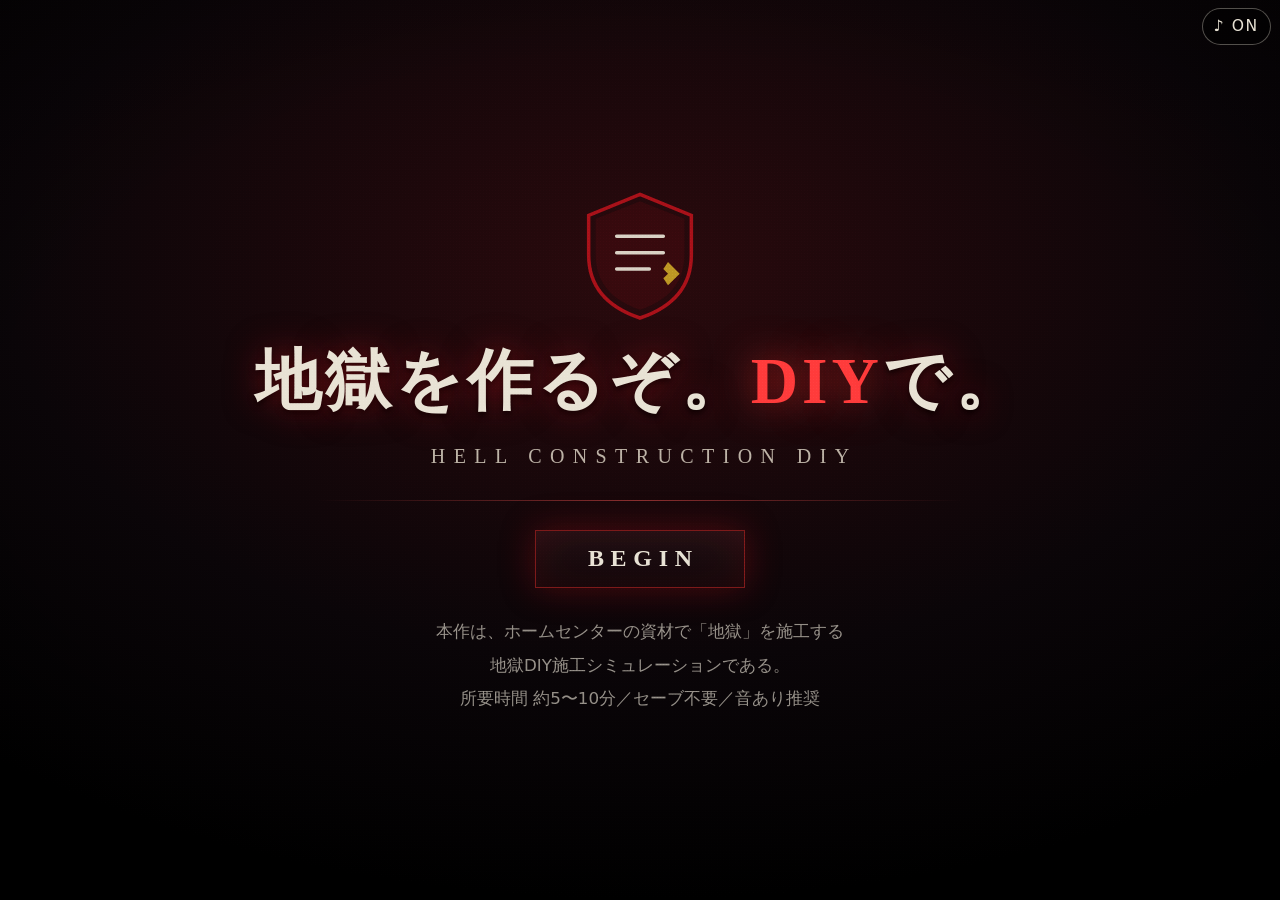
==== hell/index.html @ 511fd083 "「地獄を作るぞ。DIYで。」を hell/ に追加 ホームセンターの資材だけで地獄を施工する短編ゲーム （HELL CONSTRUCTION DIY）を単一 HTML で実装。  - 冒頭演説 → O" ====
<!DOCTYPE html>
<html lang="ja">
<head>
<meta charset="utf-8">
<meta name="viewport" content="width=device-width, initial-scale=1, maximum-scale=1, user-scalable=no, viewport-fit=cover">
<meta name="theme-color" content="#0a0507">
<title>地獄を作るぞ。DIYで。― HELL CONSTRUCTION DIY</title>
<style>
/* ============================================================
   地獄を作るぞ。DIYで。 / HELL CONSTRUCTION DIY
   単一ファイル・外部依存なし
   ============================================================ */
*{margin:0;padding:0;box-sizing:border-box;-webkit-tap-highlight-color:transparent;}
:root{
  --blk:#07050a; --blk2:#120c10;
  --red:#b3121b; --red2:#7d0a10; --red3:#ff2d2d;
  --pap:#e8e2d4; --wht:#fff;
  --gold:#c9a227; --hudh:2.7em;
  --ser:"Times New Roman","Hiragino Mincho ProN","Yu Mincho","YuMincho","MS PMincho",serif;
  --san:"Hiragino Kaku Gothic ProN","Hiragino Sans","Yu Gothic","YuGothic",Meiryo,system-ui,sans-serif;
}
html,body{width:100%;height:100%;overflow:hidden;background:#000;color:var(--pap);
  font-family:var(--san);-webkit-user-select:none;user-select:none;overscroll-behavior:none;}
#app{position:fixed;inset:0;background:var(--blk);
  font-size:clamp(12px,1.15vw + 0.9vh,19px);line-height:1.55;}

/* ---------- scenes ---------- */
.scene{position:absolute;inset:0;display:none;flex-direction:column;}
.scene.on{display:flex;animation:sfade .45s ease both;}
@keyframes sfade{from{opacity:0}to{opacity:1}}
.hide{display:none !important;}

/* ---------- global overlays ---------- */
#vig{position:absolute;inset:0;pointer-events:none;z-index:60;
  background:radial-gradient(120% 100% at 50% 45%,transparent 38%,rgba(0,0,0,.55) 78%,rgba(0,0,0,.92) 100%);}
#grain{position:absolute;inset:-20%;pointer-events:none;z-index:61;opacity:.11;mix-blend-mode:overlay;
  background-image:radial-gradient(rgba(255,255,255,.9) .5px,transparent .6px);background-size:3px 3px;
  animation:gr .5s steps(3) infinite;}
@keyframes gr{0%{transform:translate(0,0)}33%{transform:translate(-2%,1%)}66%{transform:translate(1%,-2%)}100%{transform:translate(0,0)}}
#flash{position:absolute;inset:0;pointer-events:none;z-index:70;background:#fff;opacity:0;}
#flash.go{animation:fl .34s ease-out both;}
#flash.red{background:var(--red3);}
@keyframes fl{0%{opacity:.9}100%{opacity:0}}
#black{position:absolute;inset:0;background:#000;z-index:69;opacity:0;pointer-events:none;transition:opacity .35s;}
#black.on{opacity:1;}
.shaking{animation:shk .42s cubic-bezier(.36,.07,.19,.97) both;}
@keyframes shk{10%,90%{transform:translate(-1px,1px)}20%,80%{transform:translate(3px,-2px)}
  30%,50%,70%{transform:translate(-5px,2px)}40%,60%{transform:translate(5px,-1px)}}
#mute{position:absolute;right:.6em;top:.5em;z-index:80;cursor:pointer;font-family:var(--san);
  font-size:.82em;letter-spacing:.1em;padding:.35em .7em;border:1px solid rgba(232,226,212,.35);
  border-radius:2em;background:rgba(0,0,0,.45);color:var(--pap);}

/* ---------- title ---------- */
#sc-title{align-items:center;justify-content:center;justify-content:safe center;text-align:center;padding:2em 1.2em;overflow:auto;
  background:radial-gradient(80% 70% at 50% 30%,#2a0a0d 0%,#0a0508 62%,#000 100%);}
#sc-title .crest{width:clamp(70px,16vmin,140px);margin-bottom:.4em;opacity:.92;}
#sc-title h1{font-family:var(--ser);font-weight:700;color:var(--pap);
  font-size:clamp(1.6rem,7.4vw,4.1rem);letter-spacing:.06em;line-height:1.25;
  text-shadow:0 0 .5em rgba(179,18,27,.55),0 .05em .1em #000;}
#sc-title h1 em{font-style:normal;color:#ff3b3b;text-shadow:0 0 .6em rgba(255,45,45,.7);}
#sc-title .sub{margin-top:.9em;font-family:var(--ser);letter-spacing:.42em;text-indent:.42em;
  font-size:clamp(.72rem,2.9vw,1.25rem);color:#d8cfc0;opacity:.85;}
#sc-title .rule{width:min(78vw,34em);height:1px;margin:1.5em 0;background:linear-gradient(90deg,transparent,#8a2f2f,transparent);}
#sc-title .note{max-width:30em;font-size:.88em;line-height:2;opacity:.62;margin-top:1.6em;}
.btn{cursor:pointer;font-family:var(--ser);font-weight:700;border:1px solid #7d1a1a;
  font-size:clamp(1rem,4.2vw,1.5rem);letter-spacing:.28em;text-indent:.28em;padding:.62em 1.9em;
  background:linear-gradient(180deg,#1b1013,#0b0709);color:var(--pap);
  box-shadow:0 0 1.4em rgba(179,18,27,.35),inset 0 0 2em rgba(179,18,27,.18);transition:.15s;}
.btn:hover{background:linear-gradient(180deg,#3a1216,#12090b);box-shadow:0 0 2.2em rgba(255,45,45,.5);}
.btn:active{transform:translateY(1px);}
.btn.plain{font-family:var(--san);font-size:.95em;letter-spacing:.12em;text-indent:.12em;padding:.55em 1.2em;}

/* ---------- cutscene ---------- */
#sc-cut{background:#000;cursor:pointer;}
#cut-stage{position:absolute;inset:0;overflow:hidden;}
#cut-art{position:absolute;inset:0;display:flex;align-items:center;justify-content:center;
  transition:transform 1.4s cubic-bezier(.3,0,.2,1),filter .6s;}
#cut-art svg{width:100%;height:100%;}
#cut-art.zoom{transform:scale(2.35) translateY(6%);}
#cut-art.zoom2{transform:scale(1.18);}
#cut-big{position:absolute;inset:0;display:flex;flex-direction:column;align-items:center;justify-content:center;
  text-align:center;pointer-events:none;padding:1em;}
#cut-big .b1{font-family:var(--ser);font-weight:700;color:#fff;letter-spacing:.16em;text-indent:.16em;
  font-size:clamp(1.5rem,8.6vw,5rem);line-height:1.15;text-shadow:0 0 .6em rgba(0,0,0,.9);
  animation:bigin .7s cubic-bezier(.2,.9,.2,1) both;}
#cut-big .b2{margin-top:.5em;font-family:var(--ser);letter-spacing:.34em;text-indent:.34em;
  font-size:clamp(.75rem,3.2vw,1.3rem);color:#e2d9c9;opacity:.86;animation:bigin .9s .12s cubic-bezier(.2,.9,.2,1) both;}
@keyframes bigin{from{opacity:0;letter-spacing:.7em;transform:scale(1.16)}to{opacity:1;transform:scale(1)}}
#cut-line{position:absolute;left:0;right:0;bottom:0;z-index:56;padding:1.1em 1.2em 2.2em;
  background:linear-gradient(0deg,rgba(0,0,0,.96) 58%,rgba(0,0,0,.6) 84%,transparent);text-align:center;}
#cut-who{display:block;font-family:var(--ser);font-size:.82em;letter-spacing:.3em;text-indent:.3em;color:#c66;margin-bottom:.35em;}
#cut-txt{display:block;font-family:var(--ser);font-size:clamp(1rem,4.4vw,1.8rem);line-height:1.5;color:#fff;
  text-shadow:0 .08em .3em #000;max-width:24em;margin:0 auto;}
#cut-txt.shout{color:#ff4040;font-weight:700;letter-spacing:.1em;}
#cut-tip{position:absolute;right:1em;bottom:.55em;z-index:57;font-size:.68em;letter-spacing:.22em;opacity:.4;}
.lbox:before,.lbox:after{content:"";position:absolute;left:0;right:0;height:7%;background:#000;z-index:55;pointer-events:none;}
.lbox:before{top:0}.lbox:after{bottom:0}

/* ---------- HUD ---------- */
#hud{position:absolute;left:0;right:0;top:0;z-index:50;pointer-events:none;
  display:flex;gap:.35em;padding:.4em 4.6em .4em .5em;background:linear-gradient(180deg,rgba(0,0,0,.85),transparent);
  flex-wrap:wrap;align-items:center;font-size:.78em;}
#hud .st{flex:1 1 5.4em;min-width:4.6em;border:1px solid rgba(232,226,212,.16);padding:.16em .35em .28em;background:rgba(0,0,0,.42);}
#hud .st .k{display:flex;justify-content:space-between;letter-spacing:.08em;font-size:.82em;opacity:.85;}
#hud .st .k b{font-weight:700;color:#fff;font-variant-numeric:tabular-nums;}
#hud .bar{height:.32em;margin-top:.2em;background:rgba(255,255,255,.12);}
#hud .bar i{display:block;height:100%;background:var(--red);transition:width .5s;}
#hud .st.hell .bar i{background:linear-gradient(90deg,#7d0a10,#ff3b2d);}
#hud .st.saf .bar i{background:linear-gradient(90deg,#1c6b3a,#5fd08a);}
#hud .st.pow .bar i{background:linear-gradient(90deg,#8a6b12,#ffd34d);}
#hud .st.over .k b{color:#ff5252;animation:blink .6s steps(2) infinite;}
@keyframes blink{50%{opacity:.25}}
#hud .st.money{flex:0 0 auto;}
.pulse{animation:pls .5s ease;}
@keyframes pls{0%{transform:scale(1)}40%{transform:scale(1.16)}100%{transform:scale(1)}}

/* ---------- shop ---------- */
#sc-shop{background:linear-gradient(180deg,#f6f7f2 0%,#e9ebe2 100%);color:#1b1b1b;font-family:var(--san);padding-top:calc(var(--hudh) + .2em);}
#sc-shop .lights{position:absolute;left:0;right:0;top:0;height:38%;pointer-events:none;z-index:0;opacity:.6;
  background:radial-gradient(60% 100% at 20% 0,rgba(255,255,255,.95),transparent 70%),
             radial-gradient(60% 100% at 80% 0,rgba(255,255,255,.95),transparent 70%);}
.shop-top{position:relative;z-index:1;display:flex;align-items:center;gap:.6em;padding:.5em .7em;background:#123c66;color:#fff;flex-wrap:wrap;}
.shop-top .clk{font-family:var(--ser);letter-spacing:.16em;font-size:1.02em;}
.shop-top .nm{font-weight:800;letter-spacing:.16em;font-size:.92em;background:#ffcc00;color:#123c66;padding:.1em .5em;}
.shop-top .bud{margin-left:auto;font-weight:700;font-size:.92em;font-variant-numeric:tabular-nums;}
.shop-body{position:relative;z-index:1;flex:1;display:flex;min-height:0;gap:.5em;padding:.5em;}
.order{flex:0 0 12.5em;background:#12100e;color:var(--pap);border:1px solid #4a3b2c;padding:.6em .7em;overflow:auto;}
.order h3{font-family:var(--ser);font-size:.86em;letter-spacing:.2em;color:#e0b34a;border-bottom:1px solid #4a3b2c;padding-bottom:.3em;margin-bottom:.5em;}
.order li{list-style:none;font-size:.86em;padding:.22em 0;display:flex;gap:.4em;align-items:baseline;opacity:.72;}
.order li b{font-weight:400;flex:1;}
.order li .ck{width:1em;color:#666;}
.order li.got{opacity:1;color:#8fdc9d;}
.order li.got .ck{color:#8fdc9d;}
.order .memo{margin-top:.7em;font-size:.72em;line-height:1.7;opacity:.55;font-family:var(--ser);}
.shelf{flex:1;display:grid;gap:.45em;overflow:auto;min-height:0;padding-bottom:.3em;
  grid-template-columns:repeat(auto-fill,minmax(8.6em,1fr));align-content:start;}
.item{background:#fff;border:1px solid #c9c9c2;border-radius:2px;padding:.45em .5em .5em;cursor:pointer;
  display:flex;flex-direction:column;gap:.25em;position:relative;transition:.12s;box-shadow:0 1px 0 #cfcfc7;}
.item:hover{transform:translateY(-2px);box-shadow:0 4px 8px rgba(0,0,0,.18);}
.item .pic{height:3.6em;display:flex;align-items:center;justify-content:center;background:#f2f2ec;}
.item .pic svg{width:80%;height:100%;}
.item .nm{font-size:.8em;font-weight:700;line-height:1.35;}
.item .sp{font-size:.66em;opacity:.6;line-height:1.3;}
.item .pr{margin-top:auto;font-weight:800;color:#c0392b;font-size:.92em;font-variant-numeric:tabular-nums;}
.item .pr small{font-size:.66em;font-weight:400;}
.item .pop{position:absolute;right:-.2em;top:-.4em;background:#ffd400;color:#a11;font-weight:800;
  font-size:.6em;padding:.1em .35em;transform:rotate(6deg);border:1px solid #d9a900;}
.item.bought{background:#eef7ee;border-color:#7bbd85;}
.item.bought:after{content:"CART";position:absolute;left:.4em;top:.4em;background:#2e8b4f;color:#fff;
  font-size:.58em;letter-spacing:.1em;padding:.1em .35em;}
.item.req{border-color:#c0392b;}
.shop-bot{position:relative;z-index:1;display:flex;align-items:center;gap:.5em;padding:.45em .7em;background:#123c66;color:#fff;flex-wrap:wrap;}
.shop-bot .cart{font-size:.8em;opacity:.9;flex:1;min-width:8em;}
.shop-bot .btn{font-size:.9em;letter-spacing:.18em;text-indent:.18em;padding:.5em 1.1em;background:#ffcc00;color:#123c66;border-color:#e0b400;font-family:var(--san);font-weight:800;box-shadow:none;}
.shop-bot .btn[disabled]{opacity:.4;cursor:not-allowed;}
/* 店員イベント */
#clerk{position:absolute;inset:0;z-index:40;background:rgba(0,0,0,.55);display:flex;align-items:flex-end;cursor:pointer;}
#clerk .box{width:100%;background:linear-gradient(0deg,#0a0508 70%,rgba(10,5,8,.9));padding:1.4em 1.2em 1.6em;text-align:center;}
#clerk .who{font-family:var(--ser);font-size:.8em;letter-spacing:.3em;color:#c66;margin-bottom:.4em;}
#clerk .txt{font-family:var(--ser);font-size:clamp(1rem,4.2vw,1.7rem);color:#fff;}

/* ---------- build ---------- */
#sc-build{background:radial-gradient(90% 80% at 50% 20%,#181017 0%,#0a0507 70%,#000 100%);padding-top:calc(var(--hudh) + .2em);}
.bhead{flex:0 0 auto;text-align:center;pointer-events:none;padding:.15em .5em .25em;}
.bhead .code{font-family:var(--ser);color:#ff4040;letter-spacing:.34em;text-indent:.34em;font-size:.76em;}
.bhead .ttl{font-family:var(--ser);font-size:clamp(1rem,4vw,1.6rem);letter-spacing:.14em;color:#fff;}
.bbody{flex:1;display:flex;min-height:0;gap:.5em;padding:.2em .6em .5em;}
.plan{flex:1;position:relative;overflow:hidden;border:1px solid #4a2b2b;background:
   linear-gradient(rgba(255,255,255,.045) 1px,transparent 1px) 0 0/100% 1.6em,
   linear-gradient(90deg,rgba(255,255,255,.045) 1px,transparent 1px) 0 0/1.6em 100%,
   radial-gradient(70% 70% at 50% 40%,rgba(179,18,27,.14),transparent 70%);
  display:flex;flex-direction:column;align-items:center;justify-content:flex-end;gap:.5em;padding:.7em;}
.planart{position:absolute;left:3%;right:3%;top:3%;bottom:38%;display:flex;align-items:center;justify-content:center;
  opacity:.08;filter:grayscale(1) contrast(.7);transition:opacity .7s,filter .7s;pointer-events:none;}
.planart svg{width:100%;height:100%;}
.plan .pttl{position:absolute;left:.6em;top:.5em;z-index:2;font-family:var(--ser);font-size:.7em;letter-spacing:.24em;color:#a97;opacity:.8;}
.slots{position:relative;z-index:1;display:flex;flex-wrap:wrap;gap:.5em;justify-content:center;align-items:stretch;width:100%;}
.slot{flex:1 1 7.4em;max-width:11em;min-height:6.4em;border:1px dashed #7a4a4a;background:rgba(255,255,255,.03);
  display:flex;flex-direction:column;align-items:center;justify-content:center;gap:.25em;padding:.4em;text-align:center;transition:.15s;}
.slot .role{font-family:var(--ser);font-size:.7em;letter-spacing:.16em;color:#d7a06a;}
.slot .need{font-size:.66em;opacity:.55;line-height:1.3;}
.slot.hot{border-color:#ff4040;background:rgba(255,64,64,.14);box-shadow:0 0 1.2em rgba(255,45,45,.4) inset;}
.slot.done{border-style:solid;border-color:#8fdc9d;background:rgba(60,180,110,.1);}
.slot.done .role{color:#8fdc9d;}
.slot .fit{font-size:.76em;font-weight:700;color:#fff;line-height:1.3;}
.slot .fit svg{width:2.6em;height:2.2em;display:block;margin:0 auto .1em;}
.slot.bad{animation:shk .4s;border-color:#ff2d2d;}
.tray{flex:0 0 11.5em;display:flex;flex-direction:column;border:1px solid #3a2a2a;background:rgba(0,0,0,.4);min-height:0;}
.tray h3{font-family:var(--ser);font-size:.72em;letter-spacing:.22em;color:#d7a06a;padding:.45em .6em;border-bottom:1px solid #3a2a2a;}
.tray .list{flex:1;overflow:auto;padding:.4em;display:flex;flex-direction:column;gap:.35em;}
.mat{display:flex;gap:.45em;align-items:center;padding:.35em .45em;border:1px solid #55403a;background:#161013;cursor:grab;touch-action:none;transition:.12s;}
.mat:hover{border-color:#b3121b;background:#221317;}
.mat.sel{border-color:#ff4040;background:#2a1116;box-shadow:0 0 .8em rgba(255,45,45,.5);}
.mat.used{opacity:.28;pointer-events:none;filter:grayscale(1);}
.mat svg{width:2.2em;height:1.9em;flex:0 0 auto;}
.mat .t{font-size:.76em;line-height:1.3;}
.mat .t small{display:block;opacity:.55;font-size:.82em;}
#drag{position:fixed;z-index:99;pointer-events:none;opacity:.95;transform:translate(-50%,-50%) scale(1.1);
  background:#2a1116;border:1px solid #ff4040;padding:.35em .5em;display:flex;gap:.4em;align-items:center;box-shadow:0 0 1.4em rgba(255,45,45,.6);}
#drag svg{width:2.2em;height:1.9em;}
#drag .t{font-size:.76em;}
.bfoot{padding:.35em .6em .6em;text-align:center;min-height:2.6em;}
.bfoot .say{font-family:var(--ser);font-size:.92em;color:#fff;text-shadow:0 0 .5em #000;min-height:1.4em;}
.bfoot .say b{color:#ff5a5a;}
/* コンプライアンス */
#comply{position:absolute;inset:0;z-index:45;background:rgba(4,2,4,.94);display:flex;flex-direction:column;
  align-items:center;justify-content:center;justify-content:safe center;padding:1em;gap:.6em;overflow:auto;}
#comply h2{font-family:var(--ser);font-size:clamp(1.1rem,4.6vw,2rem);letter-spacing:.2em;color:#fff;text-align:center;}
#comply .lead{font-size:.82em;opacity:.7;text-align:center;max-width:26em;font-family:var(--ser);}
#comply .opts{display:flex;flex-wrap:wrap;gap:.5em;justify-content:center;width:100%;max-width:44em;}
.opt{flex:1 1 12em;max-width:15em;border:1px solid #4a3b2c;background:#100b0e;padding:.55em .65em;cursor:pointer;transition:.14s;}
.opt:hover{border-color:#c9a227;}
.opt.on{border-color:#8fdc9d;background:#0d1a11;}
.opt .n{font-size:.86em;font-weight:700;}
.opt .p{font-size:.7em;opacity:.6;font-variant-numeric:tabular-nums;}
.opt .e{margin-top:.3em;display:flex;flex-wrap:wrap;gap:.3em;font-size:.68em;font-variant-numeric:tabular-nums;}
.opt .e span{padding:.05em .35em;border:1px solid;}
.up{color:#8fdc9d;border-color:#2f6b45 !important;}
.dn{color:#ff7a7a;border-color:#6b2f2f !important;}
#comply .fin{margin-top:.4em;}

/* ---------- 増設・音量パネル ---------- */
.panel{width:min(94vw,34em);border:1px solid #4a2b2b;background:rgba(6,3,6,.9);padding:.8em;text-align:center;}
.panel h4{font-family:var(--ser);letter-spacing:.2em;font-size:.86em;color:#d7a06a;margin-bottom:.5em;}
.panel .big{font-family:var(--ser);font-size:clamp(1.6rem,7vw,2.8rem);color:#fff;font-variant-numeric:tabular-nums;}
.panel .big small{font-size:.4em;opacity:.6;}
.panel .row{display:flex;gap:.5em;justify-content:center;margin-top:.6em;flex-wrap:wrap;}
.panel input[type=range]{width:100%;margin:.6em 0;accent-color:#b3121b;}
.meter{height:.6em;background:rgba(255,255,255,.12);margin-top:.5em;position:relative;overflow:hidden;}
.meter i{display:block;height:100%;background:linear-gradient(90deg,#7d0a10,#ff3b2d);transition:width .3s;}
.meter u{position:absolute;top:0;bottom:0;width:2px;background:#fff;opacity:.5;}
.note-s{font-size:.72em;opacity:.6;margin-top:.4em;line-height:1.6;}

/* ---------- final ---------- */
#sc-final{background:radial-gradient(100% 90% at 50% 30%,#1b0a0d,#050204 70%,#000);padding-top:calc(var(--hudh) + .2em);}
.fwrap{flex:1;display:flex;flex-direction:column;min-height:0;padding:.2em .5em .4em;}
.fstat{display:flex;gap:.5em;align-items:center;justify-content:center;font-size:.8em;padding:.2em 0 .4em;flex-wrap:wrap;}
.fstat .cell{border:1px solid #4a2b2b;padding:.12em .5em;letter-spacing:.08em;font-variant-numeric:tabular-nums;}
.fstat .cell b{color:#fff;}
.fstat .dmg b{color:#ff5252;}
.grid{flex:1;display:grid;gap:.45em;grid-template-columns:repeat(3,1fr);width:100%;max-width:46em;margin:0 auto;
  grid-auto-rows:minmax(4.4em,1fr);min-height:0;overflow:auto;align-content:stretch;}
.cellf{position:relative;border:1px solid #40282c;background:rgba(255,255,255,.03);display:flex;flex-direction:column;
  align-items:center;justify-content:center;gap:.15em;padding:.3em;overflow:hidden;text-align:center;}
.cellf svg{width:2.8em;height:2.4em;opacity:.85;}
.cellf .cn{font-size:.66em;letter-spacing:.08em;opacity:.6;font-family:var(--ser);}
.cellf.trouble{border-color:#ff2d2d;background:rgba(179,18,27,.2);cursor:pointer;animation:tb .8s infinite;}
@keyframes tb{50%{background:rgba(179,18,27,.42)}}
.cellf .tw{position:absolute;inset:0;display:flex;flex-direction:column;align-items:center;justify-content:center;gap:.2em;
  background:rgba(20,0,4,.72);padding:.25em;}
.cellf .tw .tt{font-size:.78em;font-weight:700;color:#ff8080;line-height:1.25;}
.cellf .tw .tp{font-size:.66em;letter-spacing:.14em;color:#fff;opacity:.8;}
.cellf .tw .tb{width:80%;height:.28em;background:rgba(255,255,255,.18);}
.cellf .tw .tb i{display:block;height:100%;background:#ff2d2d;}
.cellf.fixed{border-color:#8fdc9d;}
.fixpop{position:absolute;left:50%;top:40%;transform:translate(-50%,-50%);font-family:var(--ser);
  font-size:1.1em;color:#8fdc9d;pointer-events:none;animation:fp .7s ease-out both;}
@keyframes fp{0%{opacity:1;transform:translate(-50%,-50%) scale(.8)}100%{opacity:0;transform:translate(-50%,-160%) scale(1.1)}}
.fsay{min-height:2.4em;text-align:center;font-family:var(--ser);font-size:.92em;color:#fff;padding:.3em;}
.fsay b{color:#ff5a5a;}

/* ---------- 監査・エンド ---------- */
#sc-end{align-items:center;justify-content:center;justify-content:safe center;text-align:center;padding:1.4em;overflow:auto;
  background:radial-gradient(80% 70% at 50% 30%,#170a0d,#050204 70%,#000);}
#sc-end .mc{font-family:var(--ser);font-size:clamp(1.5rem,7.6vw,4rem);letter-spacing:.2em;text-indent:.2em;color:#fff;}
#sc-end .grade{font-family:var(--ser);font-size:clamp(3rem,17vw,7rem);line-height:1;color:#ff3b3b;
  text-shadow:0 0 .4em rgba(255,45,45,.6);margin:.1em 0;}
#sc-end .gnote{font-size:.86em;opacity:.75;font-family:var(--ser);letter-spacing:.1em;}
#sc-end .rows{margin:1em 0;width:min(92vw,30em);font-size:.86em;}
#sc-end .rows div{display:flex;justify-content:space-between;border-bottom:1px dotted #533;padding:.25em 0;font-variant-numeric:tabular-nums;}
#sc-end .rows div b{color:#fff;font-weight:700;}
#sc-end .cost{font-family:var(--ser);font-size:clamp(1.6rem,8vw,3rem);color:#fff;font-variant-numeric:tabular-nums;}
/* 雑誌 */
#mag{width:min(92vw,26em);background:#f3efe4;color:#161212;text-align:left;position:relative;
  box-shadow:0 .6em 2em rgba(0,0,0,.7);font-family:var(--san);margin:1em auto 0;overflow:hidden;}
#mag .mtop{background:#b3121b;color:#fff;padding:.5em .7em;}
#mag .mtop .t{font-family:var(--ser);font-weight:700;font-size:1.5em;letter-spacing:.06em;line-height:1;}
#mag .mtop .s{font-size:.66em;letter-spacing:.24em;opacity:.9;}
#mag .cov{height:9em;background:linear-gradient(180deg,#2a1013,#5c1a12);position:relative;overflow:hidden;}
#mag .cov svg{position:absolute;inset:0;width:100%;height:100%;}
#mag .band{position:absolute;left:0;bottom:.6em;background:#ffd400;color:#8a0f14;font-weight:800;
  font-size:.9em;padding:.18em .6em;transform:rotate(-2deg);}
#mag .lines{padding:.6em .7em .8em;font-size:.78em;line-height:1.9;}
#mag .lines b{color:#b3121b;}
#end-hint{position:fixed;left:0;right:0;bottom:.5em;text-align:center;font-size:.72em;letter-spacing:.24em;
  opacity:.6;pointer-events:none;animation:blink 1.4s steps(2) infinite;color:#e8e2d4;text-shadow:0 0 .6em #000;}
#mag .price{position:absolute;right:.5em;top:.5em;background:#fff;color:#b3121b;font-weight:800;font-size:.7em;padding:.15em .4em;border:2px solid #b3121b;}

/* ---------- over ---------- */
#sc-over{align-items:center;justify-content:center;justify-content:safe center;text-align:center;padding:1.5em;background:#000;overflow:auto;}
#sc-over .cr{font-family:var(--ser);font-size:clamp(1.6rem,8vw,3.4rem);color:#ff2d2d;letter-spacing:.14em;
  text-shadow:0 0 .8em rgba(255,45,45,.55);}
#sc-over .q{font-family:var(--ser);font-size:clamp(.9rem,4vw,1.4rem);color:#fff;margin:1.2em 0;line-height:2;}
#sc-over .q i{font-style:normal;opacity:.55;font-size:.8em;display:block;}

/* ---------- 汎用 ---------- */
.center{display:flex;flex-direction:column;align-items:center;justify-content:center;gap:.6em;}
.tiny{font-size:.72em;opacity:.6;}
.kv{font-variant-numeric:tabular-nums;}
.fadeup{animation:fu .5s ease both;}
@keyframes fu{from{opacity:0;transform:translateY(.6em)}to{opacity:1;transform:none}}

/* ---------- レスポンシブ ---------- */
@media (max-aspect-ratio:3/4){
  .shop-body{flex-direction:column;}
  .order{flex:0 0 auto;max-height:9.5em;}
  .bbody{flex-direction:column;}
  .tray{flex:0 0 7.6em;}
  .tray .list{flex-direction:row;overflow-x:auto;overflow-y:hidden;}
  .mat{flex:0 0 auto;flex-direction:column;width:5.6em;text-align:center;}
  .mat .t{font-size:.66em;}
  .slot{min-height:5.2em;flex:1 1 6.2em;}
}
@media (max-height:430px){
  #sc-title .note{display:none;}
  #sc-title .rule{margin:.8em 0;}
}
</style>
</head>
<body>
<div id="app">

  <!-- ===== TITLE ===== -->
  <section class="scene on" id="sc-title">
    <div class="crest" id="crest"></div>
    <h1>地獄を作るぞ。<em>DIY</em>で。</h1>
    <div class="sub">HELL CONSTRUCTION DIY</div>
    <div class="rule"></div>
    <button class="btn" id="btn-start">BEGIN</button>
    <div class="note">
      本作は、ホームセンターの資材で「地獄」を施工する<br>
      地獄DIY施工シミュレーションである。<br>
      所要時間 約5〜10分／セーブ不要／音あり推奨
    </div>
  </section>

  <!-- ===== CUTSCENE ===== -->
  <section class="scene lbox" id="sc-cut">
    <div id="cut-stage"><div id="cut-art"></div></div>
    <div id="cut-big"></div>
    <div id="cut-line"><span id="cut-who"></span><span id="cut-txt"></span></div>
    <div id="cut-tip">TAP / CLICK ▶</div>
  </section>

  <!-- ===== SHOP ===== -->
  <section class="scene" id="sc-shop">
    <div class="lights"></div>
    <div class="shop-top">
      <span class="clk" id="shop-clock">AM 09:03</span>
      <span class="nm">HOMECENTER</span>
      <span class="bud">所持金 <span class="kv" id="shop-money">￥0</span></span>
    </div>
    <div class="shop-body">
      <div class="order">
        <h3>作 戦 調 達 書</h3>
        <ul id="order-list"></ul>
        <div class="memo" id="order-memo"></div>
      </div>
      <div class="shelf" id="shelf"></div>
    </div>
    <div class="shop-bot">
      <span class="cart" id="cart-txt">カート：空</span>
      <button class="btn" id="btn-checkout" disabled>会計へ</button>
    </div>
    <div id="clerk" class="hide"><div class="box">
      <div class="who" id="clerk-who"></div><div class="txt" id="clerk-txt"></div>
    </div></div>
  </section>

  <!-- ===== BUILD ===== -->
  <section class="scene" id="sc-build">
    <div class="bhead"><div class="code" id="b-code"></div><div class="ttl" id="b-ttl"></div></div>
    <div class="bbody">
      <div class="plan" id="plan">
        <div class="pttl">施 工 図</div>
        <div class="planart" id="planart"></div>
        <div class="slots" id="slots"></div>
        <div id="plan-extra"></div>
      </div>
      <div class="tray">
        <h3>資 材</h3>
        <div class="list" id="tray"></div>
      </div>
    </div>
    <div class="bfoot"><div class="say" id="b-say"></div></div>
    <div id="comply" class="hide">
      <h2>安 全 対 策 審 議</h2>
      <div class="lead" id="comply-lead"></div>
      <div class="opts" id="comply-opts"></div>
      <button class="btn plain fin" id="btn-comply">施工を完了する</button>
      <div class="tiny">※ 対策を採用するほど安全になり、地獄らしさは低下する</div>
    </div>
  </section>

  <!-- ===== FINAL ===== -->
  <section class="scene" id="sc-final">
    <div class="bhead"><div class="code">FINAL STAGE</div><div class="ttl">総 合 地 獄 ― TOTAL INFERNO</div></div>
    <div class="fwrap">
      <div class="fstat">
        <span class="cell">亡者 <b class="kv" id="f-souls">0</b> / <span class="kv" id="f-goal">0</span></span>
        <span class="cell">残り <b class="kv" id="f-time">0</b>s</span>
        <span class="cell dmg">損壊 <b class="kv" id="f-dmg">0</b> / <span id="f-dmgmax">5</span></span>
      </div>
      <div class="grid" id="fgrid"></div>
      <div class="fsay" id="f-say">故障個所をタップして修理せよ。</div>
    </div>
  </section>

  <!-- ===== END ===== -->
  <section class="scene" id="sc-end"><div id="end-inner"></div><div id="end-hint" class="hide">▼ S C R O L L ▼</div></section>

  <!-- ===== GAME OVER ===== -->
  <section class="scene" id="sc-over">
    <div class="cr">地 獄 崩 壊</div>
    <div class="q" id="over-q"></div>
    <button class="btn" id="btn-retry">RETRY</button>
    <div class="tiny" style="margin-top:1.2em">ホームセンターは午後8時まで営業している。</div>
  </section>

  <div id="hud" class="hide"></div>
  <div id="vig"></div><div id="grain"></div><div id="flash"></div><div id="black"></div>
  <div id="mute">♪ ON</div>
</div>

<script>
(function(){
"use strict";
/* ============================================================
   0. utility
   ============================================================ */
const $=(s)=>document.querySelector(s), $$=(s)=>Array.prototype.slice.call(document.querySelectorAll(s));
const clamp=(v,a,b)=>v<a?a:v>b?b:v;
const yen=(n)=>'￥'+Math.round(n).toLocaleString('en-US');
const rnd=(a,b)=>a+Math.random()*(b-a);
const pick=(a)=>a[Math.floor(Math.random()*a.length)];
let timers=[];
function later(fn,ms){const t=setTimeout(fn,ms);timers.push(t);return t;}
function clearLater(){timers.forEach(clearTimeout);timers=[];}

/* ============================================================
   1. AUDIO ― Web Audio API による合成音のみ
   ============================================================ */
const A={ctx:null,on:true,master:null,loop:null,loopName:null,drone:null,scream:null,screamGain:null};
function ac(){
  if(!A.ctx){
    try{ A.ctx=new (window.AudioContext||window.webkitAudioContext)(); }catch(e){ return null; }
    A.master=A.ctx.createGain(); A.master.gain.value=0.85; A.master.connect(A.ctx.destination);
  }
  if(A.ctx.state==='suspended') A.ctx.resume();
  return A.ctx;
}
function noiseBuf(sec){
  const c=ac(); const n=Math.max(1,Math.floor(c.sampleRate*sec));
  const b=c.createBuffer(1,n,c.sampleRate); const d=b.getChannelData(0);
  for(let i=0;i<n;i++) d[i]=Math.random()*2-1;
  return b;
}
/* 汎用トーン */
function tone(o){
  const c=ac(); if(!c||!A.on) return;
  const t=c.currentTime+(o.at||0), d=o.d||.3, g0=o.g==null?.12:o.g;
  const os=c.createOscillator(), gn=c.createGain();
  os.type=o.type||'triangle';
  os.frequency.setValueAtTime(o.f,t);
  if(o.f2) os.frequency.exponentialRampToValueAtTime(Math.max(20,o.f2),t+d);
  if(o.det) os.detune.value=o.det;
  let node=os;
  if(o.filt){ const bf=c.createBiquadFilter(); bf.type=o.filt; bf.frequency.value=o.fc||900; bf.Q.value=o.q||1; os.connect(bf); node=bf; }
  gn.gain.setValueAtTime(.0001,t);
  gn.gain.exponentialRampToValueAtTime(Math.max(.0002,g0),t+(o.atk||.012));
  gn.gain.exponentialRampToValueAtTime(.0001,t+d);
  node.connect(gn); gn.connect(A.master);
  os.start(t); os.stop(t+d+.06);
}
function noise(o){
  const c=ac(); if(!c||!A.on) return;
  const t=c.currentTime+(o.at||0), d=o.d||.2;
  const s=c.createBufferSource(); s.buffer=noiseBuf(d+.05);
  const bf=c.createBiquadFilter(); bf.type=o.filt||'bandpass'; bf.frequency.setValueAtTime(o.fc||1200,t);
  if(o.fc2) bf.frequency.exponentialRampToValueAtTime(Math.max(60,o.fc2),t+d);
  bf.Q.value=o.q||1;
  const gn=c.createGain();
  gn.gain.setValueAtTime(.0001,t);
  gn.gain.exponentialRampToValueAtTime(Math.max(.0002,o.g==null?.15:o.g),t+(o.atk||.006));
  gn.gain.exponentialRampToValueAtTime(.0001,t+d);
  s.connect(bf); bf.connect(gn); gn.connect(A.master); s.start(t); s.stop(t+d+.05);
}
/* --- SE --- */
const SE={
  dunn(){ // 重厚な一撃（新兵器登場）
    tone({f:70,f2:34,d:1.9,type:'sine',g:.5,atk:.006});
    tone({f:104,f2:52,d:1.4,type:'triangle',g:.22});
    noise({fc:2600,fc2:200,d:1.6,g:.16,filt:'lowpass',q:.7});
    tone({f:196,d:1.6,type:'sawtooth',g:.06,filt:'lowpass',fc:600});
  },
  gong(){ [1,1.48,2.03,2.61,3.4].forEach((m,i)=>tone({f:58*m,d:3.4-i*.3,type:'sine',g:.12/(i*.6+1),at:i*.008}));
    noise({fc:900,fc2:120,d:2.6,g:.1,filt:'bandpass',q:.6}); },
  drum(g){ tone({f:120,f2:44,d:.55,type:'sine',g:g||.34}); noise({fc:220,d:.2,g:(g||.34)*.35,filt:'lowpass'}); },
  snare(g){ noise({fc:1900,d:.13,g:g||.13,q:.8}); },
  cym(){ noise({fc:7000,d:1.1,g:.07,filt:'highpass',q:.4}); },
  ooh(){ // 部下の雄叫び
    const c=ac(); if(!c||!A.on) return;
    [82,110,164,220].forEach((f,i)=>{ tone({f:f*.99,f2:f*1.06,d:1.7,type:'sawtooth',g:.075,filt:'lowpass',fc:1100,at:i*.03});
      tone({f:f*1.01,f2:f*1.04,d:1.7,type:'square',g:.03,filt:'lowpass',fc:800,at:i*.05}); });
    noise({fc:700,d:1.5,g:.09,q:.5});
  },
  click(){ tone({f:880,d:.07,type:'square',g:.05}); },
  ok(){ tone({f:523,d:.14,type:'triangle',g:.1}); tone({f:784,d:.26,type:'triangle',g:.09,at:.09}); },
  ng(){ tone({f:180,f2:90,d:.3,type:'sawtooth',g:.12,filt:'lowpass',fc:700}); },
  drill(){ // インパクトドライバー
    const c=ac(); if(!c||!A.on) return;
    for(let i=0;i<16;i++){ noise({fc:1400+Math.random()*900,d:.045,g:.09,q:2,at:i*.045}); tone({f:150,d:.04,type:'square',g:.05,at:i*.045}); }
  },
  saw(){ noise({fc:2200,fc2:900,d:.9,g:.11,q:1.4}); },
  water(){ noise({fc:900,fc2:2400,d:1.6,g:.07,filt:'bandpass',q:.7}); },
  spark(){ noise({fc:5200,d:.28,g:.16,filt:'highpass',q:.5}); tone({f:2400,f2:300,d:.2,type:'square',g:.05}); },
  breaker(){ tone({f:300,f2:40,d:.6,type:'square',g:.16}); noise({fc:400,d:.5,g:.1,filt:'lowpass'}); },
  regi(){ tone({f:1318,d:.1,type:'sine',g:.1}); tone({f:1760,d:.22,type:'sine',g:.09,at:.1}); },
  crack(){ noise({fc:2400,fc2:400,d:.5,g:.2,q:1.2}); tone({f:220,f2:60,d:.4,type:'square',g:.1}); },
  scream(vol,dur){ // 悲鳴（合成）
    const c=ac(); if(!c||!A.on) return;
    const t=c.currentTime, d=dur||1.5, v=(vol==null?.2:vol);
    const o1=c.createOscillator(), o2=c.createOscillator(), gn=c.createGain(), bf=c.createBiquadFilter();
    o1.type='sawtooth'; o2.type='square';
    o1.frequency.setValueAtTime(420,t); o1.frequency.linearRampToValueAtTime(880,t+d*.25);
    o1.frequency.linearRampToValueAtTime(300,t+d);
    o2.frequency.setValueAtTime(424,t); o2.frequency.linearRampToValueAtTime(892,t+d*.25);
    o2.frequency.linearRampToValueAtTime(302,t+d);
    const lfo=c.createOscillator(), lg=c.createGain(); lfo.frequency.value=11; lg.gain.value=26;
    lfo.connect(lg); lg.connect(o1.frequency); lg.connect(o2.frequency);
    bf.type='bandpass'; bf.frequency.value=1200; bf.Q.value=.8;
    gn.gain.setValueAtTime(.0001,t); gn.gain.exponentialRampToValueAtTime(Math.max(.0002,v),t+.08);
    gn.gain.setValueAtTime(Math.max(.0002,v),t+d*.6); gn.gain.exponentialRampToValueAtTime(.0001,t+d);
    o1.connect(bf); o2.connect(bf); bf.connect(gn); gn.connect(A.master);
    o1.start(t); o2.start(t); lfo.start(t); o1.stop(t+d+.05); o2.stop(t+d+.05); lfo.stop(t+d+.05);
    noise({fc:2000,d:d*.7,g:v*.25,q:.7});
  },
  pop(){ tone({f:1046,d:.09,type:'sine',g:.08}); }
};
/* --- BGM --- */
function stopLoop(){ if(A.loop){clearTimeout(A.loop);A.loop=null;} A.loopName=null; stopDrone(); }
function droneStart(freqs,g){
  const c=ac(); if(!c||!A.on||A.drone) return;
  const out=c.createGain(); out.gain.value=0; out.connect(A.master);
  const oss=freqs.map((f,i)=>{ const o=c.createOscillator(); o.type=i%2?'sine':'sawtooth'; o.frequency.value=f;
    const gg=c.createGain(); gg.gain.value=(i%2?.5:.2)/freqs.length; o.connect(gg); gg.connect(out); o.start(); return o; });
  const lp=c.createBiquadFilter();
  out.gain.setTargetAtTime(g||.16,c.currentTime,1.2);
  A.drone={out:out,oss:oss};
}
function stopDrone(){ if(!A.drone) return; const c=A.ctx, d=A.drone; A.drone=null;
  try{ d.out.gain.setTargetAtTime(.0001,c.currentTime,.4);
    setTimeout(()=>{d.oss.forEach(o=>{try{o.stop();}catch(e){}});},1400);}catch(e){} }
const BGM={
  /* 重厚な軍楽＋パイプオルガン */
  hell(){
    if(A.loopName==='hell') return; stopLoop(); A.loopName='hell';
    droneStart([55,82.4,110,164.8],.13);
    const B=520; let bar=0;
    const step=()=>{
      if(A.loopName!=='hell') return;
      const root=[110,110,98,116.5][bar%4];
      for(let i=0;i<4;i++){
        const t=i*B/1000;
        if(i===0||i===2) SE.drum(i===0?.3:.18);
        if(i===3) SE.snare(.07);
        tone({f:root,d:.5,type:'sawtooth',g:.055,filt:'lowpass',fc:700,at:t});
        tone({f:root*1.5,d:.5,type:'sawtooth',g:.035,filt:'lowpass',fc:900,at:t});
        tone({f:root*(i%2?2.4:2),d:.42,type:'triangle',g:.03,at:t+.12});
      }
      bar++;
      A.loop=setTimeout(step,B*4);
    }; step();
  },
  /* 妙に平和な店内BGM */
  store(){
    if(A.loopName==='store') return; stopLoop(); A.loopName='store';
    const B=260, MEL=[659,784,880,784,659,587,523,587,659,784,659,587,523,494,523,0];
    let i=0;
    const step=()=>{
      if(A.loopName!=='store') return;
      const f=MEL[i%MEL.length];
      if(f){ tone({f:f,d:.34,type:'sine',g:.075}); tone({f:f*2,d:.18,type:'sine',g:.028}); }
      if(i%4===0){ const b=[131,147,110,123.5][(Math.floor(i/4))%4]; tone({f:b,d:.7,type:'triangle',g:.06}); }
      if(i%2===0) noise({fc:6000,d:.05,g:.012,filt:'highpass'});
      i++; A.loop=setTimeout(step,B);
    }; step();
  },
  /* 施工中の行進曲 */
  march(){
    if(A.loopName==='march') return; stopLoop(); A.loopName='march';
    const B=300; let i=0;
    const step=()=>{
      if(A.loopName!=='march') return;
      const bar=Math.floor(i/4)%4, beat=i%4;
      if(beat===0) SE.drum(.24); if(beat===2) SE.drum(.14);
      if(beat===1||beat===3) SE.snare(.055);
      const root=[110,110,123.5,98][bar];
      if(beat===0||beat===2){ tone({f:root,d:.3,type:'sawtooth',g:.05,filt:'lowpass',fc:600});
        tone({f:root*1.5,d:.28,type:'sawtooth',g:.03,filt:'lowpass',fc:800}); }
      i++; A.loop=setTimeout(step,B);
    }; step();
  },
  /* 終盤 */
  fever(){
    if(A.loopName==='fever') return; stopLoop(); A.loopName='fever';
    droneStart([55,58.3,110],.1);
    const B=200; let i=0;
    const step=()=>{
      if(A.loopName!=='fever') return;
      const beat=i%8;
      if(beat%2===0) SE.drum(.2); if(beat===3||beat===7) SE.snare(.07);
      const seq=[110,110,131,110,147,110,165,155];
      tone({f:seq[beat],d:.19,type:'sawtooth',g:.05,filt:'lowpass',fc:900});
      if(beat===0) tone({f:440,d:.5,type:'triangle',g:.03});
      i++; A.loop=setTimeout(step,B);
    }; step();
  },
  audit(){
    if(A.loopName==='audit') return; stopLoop(); A.loopName='audit';
    droneStart([41.2,55,61.7,82.4],.17);
    let i=0;
    const step=()=>{ if(A.loopName!=='audit') return;
      if(i%2===0) tone({f:i%4===0?49:55,d:2.6,type:'sine',g:.09});
      i++; A.loop=setTimeout(step,1600); }; step();
  },
  end(){
    if(A.loopName==='end') return; stopLoop(); A.loopName='end';
    droneStart([110,164.8,220],.09);
    const MEL=[220,261,329,392,329,261,220,196];
    let i=0;
    const step=()=>{ if(A.loopName!=='end') return;
      tone({f:MEL[i%MEL.length],d:.9,type:'triangle',g:.055});
      tone({f:MEL[i%MEL.length]/2,d:.9,type:'sine',g:.04});
      i++; A.loop=setTimeout(step,700); }; step();
  },
  silence(){ stopLoop(); }
};
$('#mute').addEventListener('click',function(e){
  e.stopPropagation(); A.on=!A.on; this.textContent=A.on?'♪ ON':'♪ OFF';
  if(!A.on){ const n=A.loopName; stopLoop(); A._resume=n; }
  else if(A._resume&&BGM[A._resume]){ BGM[A._resume](); A._resume=null; }
});

/* ============================================================
   2. ART ― すべて SVG で描画（外部素材なし）
   ============================================================ */
const SITEBASE='<rect width="400" height="220" fill="#0a0709"/>'+
  '<rect y="170" width="400" height="50" fill="#14100f"/>'+
  '<ellipse cx="200" cy="176" rx="170" ry="30" fill="rgba(179,18,27,.18)"/>';
const SVG=(inner,vb)=>'<svg viewBox="'+(vb||'0 0 40 34')+'" xmlns="http://www.w3.org/2000/svg">'+inner+'</svg>';

/* --- 資材アイコン --- */
const ICON={
  plywood:'<g><path d="M3 9h34v18H3z" fill="#c99a5b" stroke="#8a6434"/><path d="M3 13h34M3 19h34M3 24h34" stroke="#b0813f" stroke-width=".7"/><path d="M3 9l34 0-3 3H6z" fill="#dfb478"/></g>',
  turf:'<g><rect x="4" y="12" width="32" height="14" fill="#2e7d32" stroke="#1b5e20"/><g stroke="#4caf50" stroke-width="1.2">'+
    [0,1,2,3,4,5,6,7,8,9].map(i=>'<path d="M'+(6+i*3)+' 26v-9"/>').join('')+'</g></g>',
  stake:'<g><rect x="18" y="3" width="4" height="28" rx="1" fill="#3c6e3c" stroke="#204520"/><path d="M20 3l2 3h-4z" fill="#8a8a8a"/><rect x="9" y="14" width="22" height="2.4" fill="#3c6e3c" stroke="#204520"/></g>',
  screw:'<g><path d="M20 4l3 4h-6z" fill="#9e9e9e"/><rect x="18.4" y="7" width="3.2" height="22" fill="#bdbdbd" stroke="#7c7c7c" stroke-width=".5"/><g stroke="#7c7c7c" stroke-width=".8">'+
    [0,1,2,3,4,5,6].map(i=>'<path d="M18.4 '+(10+i*2.6)+'l3.2 1.4"/>').join('')+'</g><path d="M20 29l1.6-2h-3.2z" fill="#9e9e9e"/></g>',
  pool:'<g><ellipse cx="20" cy="20" rx="16" ry="9" fill="#2196f3" stroke="#0d5aa7"/><ellipse cx="20" cy="17" rx="16" ry="9" fill="#64b5f6" stroke="#0d5aa7"/><ellipse cx="20" cy="17" rx="11" ry="5.6" fill="#bbdefb"/></g>',
  dye:'<g><rect x="13" y="10" width="14" height="18" rx="2" fill="#c62828" stroke="#7f1414"/><rect x="17" y="5" width="6" height="5" fill="#8d1a1a"/><rect x="14.5" y="15" width="11" height="7" fill="#fff" opacity=".85"/><text x="20" y="21" font-size="5" text-anchor="middle" fill="#c62828" font-family="sans-serif">RED</text></g>',
  pump:'<g><rect x="8" y="13" width="16" height="12" rx="2" fill="#455a64" stroke="#243238"/><circle cx="16" cy="19" r="3.6" fill="#90a4ae"/><path d="M24 16h8v3h-8z" fill="#78909c"/><path d="M8 25h16v3H8z" fill="#37474f"/></g>',
  hose:'<g><path d="M6 27c0-10 9-14 14-9s10 3 12-3" stroke="#2e7d32" stroke-width="4" fill="none" stroke-linecap="round"/><rect x="30" y="10" width="6" height="4" rx="1" fill="#ffb300"/></g>',
  heater:'<g><rect x="9" y="7" width="22" height="21" rx="2" fill="#eceff1" stroke="#90a4ae"/><rect x="12" y="10" width="16" height="10" fill="#37474f"/><g stroke="#ff5722" stroke-width="1.6">'+
    [0,1,2,3].map(i=>'<path d="M13 '+(12+i*2.4)+'h14"/>').join('')+'</g><rect x="12" y="23" width="7" height="2.4" fill="#b0bec5"/></g>',
  fan:'<g><circle cx="20" cy="17" r="11" fill="#eceff1" stroke="#90a4ae"/><g fill="#90a4ae"><path d="M20 17c0-6 3-8 6-6s0 8-6 6z"/><path d="M20 17c5 3 5 7 2 8s-6-4-2-8z"/><path d="M20 17c-5 3-9 1-8-2s6-2 8 2z"/></g><circle cx="20" cy="17" r="2.2" fill="#546e7a"/></g>',
  led:'<g><rect x="4" y="14" width="32" height="6" rx="3" fill="#37474f" stroke="#1b262b"/><g fill="#ff1744">'+
    [0,1,2,3,4,5].map(i=>'<circle cx="'+(7+i*5.4)+'" cy="17" r="1.9"/>').join('')+'</g><path d="M4 17h32" stroke="#ff5252" stroke-width=".6" opacity=".5"/></g>',
  speaker:'<g><rect x="11" y="6" width="18" height="23" rx="3" fill="#263238" stroke="#0f171a"/><circle cx="20" cy="18" r="6" fill="#455a64" stroke="#0f171a"/><circle cx="20" cy="18" r="2.4" fill="#90a4ae"/><circle cx="20" cy="10" r="1.4" fill="#2196f3"/></g>',
  tablet:'<g><rect x="9" y="5" width="22" height="25" rx="2.5" fill="#212121" stroke="#000"/><rect x="11" y="8" width="18" height="18" fill="#3949ab"/><circle cx="20" cy="28" r="1.1" fill="#757575"/></g>',
  battery:'<g><rect x="8" y="12" width="24" height="12" rx="2" fill="#212121" stroke="#000"/><rect x="10.5" y="15" width="14" height="6" fill="#4caf50"/><path d="M32 16h2v4h-2z" fill="#757575"/></g>',
  band:'<g><rect x="8" y="8" width="24" height="20" rx="2" fill="#e0e0e0" stroke="#9e9e9e"/><g stroke="#fff" stroke-width="2">'+
    [0,1,2,3].map(i=>'<path d="M'+(11+i*5.5)+' 10v16"/>').join('')+'</g><rect x="8" y="15" width="24" height="5" fill="#ffd400" opacity=".9"/><text x="20" y="19.2" font-size="4" text-anchor="middle" fill="#7a5c00" font-family="sans-serif">200</text></g>',
  cord:'<g><rect x="6" y="14" width="15" height="7" rx="1.5" fill="#fafafa" stroke="#9e9e9e"/><g fill="#616161">'+
    [0,1,2].map(i=>'<rect x="'+(8.4+i*4.4)+'" y="16" width="2.6" height="3" rx=".4"/>').join('')+'</g><path d="M21 17.5c6 0 6-6 12-6" stroke="#eee" stroke-width="2" fill="none"/></g>',
  paint:'<g><rect x="11" y="10" width="18" height="18" rx="1.5" fill="#d32f2f" stroke="#7f1414"/><path d="M11 10h18l-2-3H13z" fill="#b71c1c"/><path d="M13 14h14v4H13z" fill="#fff" opacity=".8"/><path d="M9 28c4 2 18 2 22 0" stroke="#b71c1c" stroke-width="2" fill="none"/></g>',
  lumber:'<g><path d="M5 12h30v9H5z" fill="#d8b072" stroke="#8a6434"/><path d="M35 12l-4-3H1l4 3z" fill="#e8c896" stroke="#8a6434"/><path d="M5 21l-4 3h30l4-3z" fill="#b58c50" stroke="#8a6434"/></g>',
  extinguisher:'<g><rect x="15" y="9" width="10" height="19" rx="3" fill="#d32f2f" stroke="#7f1414"/><rect x="18" y="5" width="4" height="4" fill="#616161"/><path d="M22 7h6v2h-6z" fill="#424242"/><rect x="16" y="15" width="8" height="6" fill="#fff" opacity=".85"/></g>',
  net:'<g><rect x="6" y="8" width="28" height="20" fill="none" stroke="#8d6e63"/><g stroke="#a1887f" stroke-width=".8">'+
    [1,2,3,4,5].map(i=>'<path d="M'+(6+i*4.6)+' 8v20"/>').join('')+[1,2,3].map(i=>'<path d="M6 '+(8+i*5)+'h28"/>').join('')+'</g></g>',
  mat:'<g><path d="M4 22l16-8 16 8-16 8z" fill="#37474f" stroke="#1b262b"/><g stroke="#90a4ae" stroke-width=".8">'+
    [0,1,2,3].map(i=>'<path d="M'+(9+i*5)+' '+(24.5-i*0)+'l8-4"/>').join('')+'</g></g>',
  light:'<g><rect x="7" y="12" width="26" height="10" rx="1.5" fill="#1b5e20" stroke="#0b2d0f"/><path d="M12 17h6l-2-3v6l2-3" fill="#fff"/><rect x="21" y="14" width="9" height="6" fill="#66bb6a"/></g>',
  meter:'<g><rect x="10" y="6" width="20" height="24" rx="2" fill="#263238" stroke="#000"/><rect x="12.5" y="9" width="15" height="8" fill="#8bc34a"/><text x="20" y="15.5" font-size="6" text-anchor="middle" fill="#1b3a05" font-family="sans-serif">dB</text><g fill="#546e7a">'+
    [0,1,2].map(i=>'<rect x="'+(13+i*5)+'" y="20" width="3.6" height="3.6" rx=".6"/>').join('')+'</g></g>',
  foam:'<g><rect x="5" y="11" width="30" height="13" rx="1" fill="#cfd8dc" stroke="#90a4ae"/><g fill="#b0bec5">'+
    [0,1,2,3,4].map(i=>'<circle cx="'+(9+i*5.6)+'" cy="17.5" r="2.2"/>').join('')+'</g><rect x="5" y="11" width="30" height="3" fill="#ff8a65" opacity=".7"/></g>',
  breakerbox:'<g><rect x="9" y="6" width="22" height="23" rx="1.5" fill="#eceff1" stroke="#90a4ae"/><g fill="#424242">'+
    [0,1,2].map(i=>'<rect x="'+(12+i*6)+'" y="10" width="4" height="7" rx="1"/>').join('')+'</g><rect x="12" y="21" width="16" height="5" fill="#b0bec5"/></g>',
  bucket:'<g><path d="M10 12h20l-3 16H13z" fill="#607d8b" stroke="#37474f"/><path d="M10 12c0-3 20-3 20 0" fill="none" stroke="#37474f"/><path d="M12 10c4-6 12-6 16 0" fill="none" stroke="#90a4ae" stroke-width="1.4"/></g>',
  wave:'<g><rect x="4" y="8" width="32" height="20" rx="2" fill="#1a1f24" stroke="#0b0f12"/>'+
    '<g stroke="#ff5252" stroke-width="1.6">'+[0,1,2,3,4,5,6,7,8].map(function(i){
      var h=[4,9,5,12,7,13,6,10,4][i];return '<path d="M'+(8+i*3)+' '+(18-h/2)+'v'+h+'"/>';}).join('')+'</g></g>',
  ghosticon:'<g><path d="M20 6c6 0 9 5 9 11v13l-3-3-3 3-3-3-3 3-3-3-3 3V17c0-6 3-11 9-11z" fill="#cfd8dc" opacity=".9"/><circle cx="17" cy="16" r="1.6" fill="#333"/><circle cx="23" cy="16" r="1.6" fill="#333"/></g>'
};
function icon(k){ return SVG(ICON[k]||ICON.plywood); }

/* --- 人物・情景 --- */
function svgCommander(scale){
  return '<g transform="translate(0,'+(scale||0)+')">'+
  /* 影 */'<ellipse cx="100" cy="176" rx="46" ry="7" fill="#000" opacity=".5"/>'+
  /* 体（軍服・小太り） */
  '<path d="M56 176c0-30 8-52 24-58l40 0c16 6 24 28 24 58z" fill="#1c2126" stroke="#0a0d10"/>'+
  '<path d="M84 118c6 8 26 8 32 0l6 4-14 54h-16L78 122z" fill="#12161a"/>'+
  '<path d="M100 124l0 52" stroke="#3b444c" stroke-width="1.5"/>'+
  '<g fill="#c9a227">'+[0,1,2,3].map(i=>'<circle cx="100" cy="'+(134+i*11)+'" r="2.4"/>').join('')+'</g>'+
  /* 肩章 */
  '<path d="M62 126h20l2 7H62z" fill="#8a1216"/><path d="M138 126h-20l-2 7h22z" fill="#8a1216"/>'+
  /* 腕 */
  '<path d="M60 128c-8 12-10 30-8 44l12 2c0-16 2-30 8-40z" fill="#171b20"/>'+
  '<path d="M140 128c8 12 10 30 8 44l-12 2c0-16-2-30-8-40z" fill="#171b20"/>'+
  /* 首 */'<rect x="92" y="104" width="16" height="14" fill="#d8a184"/>'+
  /* 頭（丸顔） */
  '<ellipse cx="100" cy="84" rx="30" ry="28" fill="#e8b696"/>'+
  '<path d="M74 92c4 10 14 16 26 16s22-6 26-16c0 0-4 20-26 20s-26-20-26-20z" fill="#dda588" opacity=".7"/>'+
  /* 眼鏡 */
  '<g stroke="#151a1f" stroke-width="2.6" fill="rgba(190,220,255,.22)">'+
  '<rect x="76" y="74" width="20" height="15" rx="3"/><rect x="104" y="74" width="20" height="15" rx="3"/>'+
  '<path d="M96 81h8" fill="none"/><path d="M76 79l-9-3M124 79l9-3" fill="none"/></g>'+
  '<path d="M78 76l16 10" stroke="#fff" stroke-width="2.4" opacity=".55"/>'+
  '<path d="M106 76l16 10" stroke="#fff" stroke-width="2.4" opacity=".55"/>'+
  /* 常に笑っているような口 */
  '<path d="M88 98c5 5 19 5 24 0" stroke="#8d5a44" stroke-width="2.4" fill="none" stroke-linecap="round"/>'+
  /* 軍帽 */
  '<path d="M68 66c2-16 12-24 32-24s30 8 32 24z" fill="#12161a"/>'+
  '<rect x="64" y="64" width="72" height="9" rx="2" fill="#0a0d10"/>'+
  '<path d="M62 73h76l6 6H56z" fill="#05080a"/>'+
  '<path d="M92 50h16v10H92z" fill="#8a1216"/><circle cx="100" cy="55" r="3" fill="#c9a227"/>'+
  '</g>';
}
function svgSoldier(x,h,f){
  return '<g transform="translate('+x+',0)" fill="'+(f||'#0c0f13')+'">'+
    '<ellipse cx="0" cy="'+h+'" rx="16" ry="4" fill="#000" opacity=".45"/>'+
    '<path d="M-14 '+h+'c0-'+(h*.32)+' 4-'+(h*.42)+' 14-'+(h*.44)+'s14 '+(h*.12)+' 14 '+(h*.44)+'z"/>'+
    '<circle cx="0" cy="'+(h-h*.5)+'" r="'+(h*.115)+'"/>'+
    '<path d="M'+(-h*.14)+' '+(h-h*.56)+'a'+(h*.14)+' '+(h*.1)+' 0 0 1 '+(h*.28)+' 0z"/>'+
    '<path d="M'+(-h*.17)+' '+(h-h*.55)+'h'+(h*.34)+'v'+(h*.03)+'h-'+(h*.34)+'z"/>'+
    '</g>';
}
const ART={
  crest(){ return SVG(
    '<g fill="none" stroke="#b3121b" stroke-width="3">'+
    '<path d="M60 8l44 18v34c0 30-20 46-44 54C36 106 16 90 16 60V26z"/></g>'+
    '<path d="M60 14l38 15v31c0 26-17 40-38 47-21-7-38-21-38-47V29z" fill="rgba(179,18,27,.12)"/>'+
    '<g stroke="#e8e2d4" stroke-width="3" stroke-linecap="round">'+
    '<path d="M40 44h40M40 58h40M40 72h28"/></g>'+
    '<path d="M84 66l10 10-10 10-4-6 4-4-4-4z" fill="#c9a227"/>','0 0 120 120'); },
  formation(){
    let s='<rect width="400" height="220" fill="#05070a"/>'+
      '<ellipse cx="200" cy="60" rx="150" ry="60" fill="rgba(179,18,27,.13)"/>'+
      /* 柱 */'<g fill="#0a0d12">'+
      '<path d="M10 0h34v220H10z"/><path d="M356 0h34v220H356z"/></g>'+
      '<g fill="#111721" opacity=".8"><path d="M46 0h20v220H46z"/><path d="M334 0h20v220H334z"/></g>';
    const rows=[[150,.55],[175,.75],[200,1]];
    rows.forEach(function(r,ri){
      const y=r[0], sc=r[1];
      for(let i=0;i<9;i++){
        const x=44+i*39+(ri%2)*10;
        s+='<g transform="translate('+x+','+(y-118*sc)+') scale('+sc+')">'+svgSoldier(0,118,ri===2?'#05070a':'#0b0f15')+'</g>';
      }
    });
    return SVG(s,'0 0 400 220');
  },
  podium(){
    return SVG('<rect width="400" height="220" fill="#05070a"/>'+
      '<ellipse cx="200" cy="120" rx="120" ry="100" fill="rgba(179,18,27,.16)"/>'+
      '<g opacity=".6" transform="translate(0,96)">'+svgSoldier(56,90,'#080b0f')+svgSoldier(344,90,'#080b0f')+'</g>'+
      '<g transform="translate(100,7) scale(1)">'+svgCommander(0)+'</g>'+
      '<path d="M40 190h320v30H40z" fill="#0a0d12"/>'+
      '<path d="M120 190h160v10h-160z" fill="#8a1216" opacity=".6"/>','0 0 400 220');
  },
  glasses(){
    return SVG('<rect width="400" height="220" fill="#05070a"/>'+
      '<ellipse cx="200" cy="110" rx="220" ry="160" fill="rgba(179,18,27,.24)"/>'+
      /* 顔（クローズアップ） */
      '<ellipse cx="200" cy="168" rx="150" ry="132" fill="#e8b696"/>'+
      /* 軍帽 */
      '<path d="M46 30c14-34 56-50 154-50s140 16 154 50z" fill="#12161a"/>'+
      '<rect x="34" y="26" width="332" height="24" rx="4" fill="#0a0d10"/>'+
      '<path d="M28 50h344l28 20H0z" fill="#05080a"/>'+
      /* 眼鏡 */
      '<g stroke="#151a1f" stroke-width="8" fill="rgba(190,220,255,.18)">'+
      '<rect x="48" y="88" width="126" height="72" rx="13"/>'+
      '<rect x="226" y="88" width="126" height="72" rx="13"/>'+
      '<path d="M174 116h52" fill="none"/>'+
      '<path d="M48 102L8 88M352 102l40-14" fill="none"/></g>'+
      /* レンズの反射 */
      '<path d="M58 152l92-58" stroke="#fff" stroke-width="15" opacity=".5"/>'+
      '<path d="M236 152l92-58" stroke="#fff" stroke-width="15" opacity=".5"/>'+
      '<path d="M92 156l38-24" stroke="#fff" stroke-width="6" opacity=".35"/>'+
      '<path d="M270 156l38-24" stroke="#fff" stroke-width="6" opacity=".35"/>'+
      /* 常に笑っているような口 */
      '<path d="M158 196c14 12 70 12 84 0" stroke="#8d5a44" stroke-width="7" fill="none" stroke-linecap="round"/>','0 0 400 220');
  },
  store(){
    let sh='';
    for(let i=0;i<4;i++){
      sh+='<g transform="translate('+(20+i*95)+',60)">'+
        '<rect width="80" height="120" fill="#d9d5c8" stroke="#b3ae9d"/>'+
        '<g fill="#bfb9a6">'+[0,1,2].map(k=>'<rect y="'+(30+k*30)+'" width="80" height="6"/>').join('')+'</g>'+
        '<g fill="'+['#c98c3c','#4b7fb5','#8a8f95','#b45'][i]+'">'+
        [0,1,2].map(k=>'<rect x="6" y="'+(10+k*30)+'" width="30" height="18" rx="2"/>').join('')+'</g>'+
        '<g fill="#e0523a">'+[0,1,2].map(k=>'<rect x="42" y="'+(12+k*30)+'" width="30" height="14" rx="2"/>').join('')+'</g>'+
        '<rect x="0" y="0" width="80" height="14" fill="#ffd400"/>'+
        '<text x="40" y="11" font-size="9" text-anchor="middle" fill="#8a6a00" font-family="sans-serif">SALE</text></g>';
    }
    return SVG('<rect width="400" height="220" fill="#f2f3ee"/>'+
      '<rect width="400" height="52" fill="#e9eae2"/>'+
      '<g fill="#fff">'+[0,1,2,3].map(i=>'<rect x="'+(30+i*100)+'" y="8" width="60" height="10" rx="5"/>').join('')+'</g>'+
      sh+'<rect y="180" width="400" height="40" fill="#cfd2c8"/>'+
      /* カートを押す一団 */
      '<g transform="translate(0,108)">'+svgSoldier(96,74,'#1c2126')+svgSoldier(186,74,'#1c2126')+'</g>'+
      '<g transform="translate(78,70) scale(.62)">'+svgCommander(0)+'</g>'+
      '<g stroke="#8d99a6" stroke-width="3" fill="none">'+
        '<path d="M232 150h64l-8 28h-48z"/><path d="M296 150l9-13h11"/>'+
        '<path d="M240 160h48"/></g>'+
      '<circle cx="240" cy="182" r="4.5" fill="#555"/><circle cx="284" cy="182" r="4.5" fill="#555"/>','0 0 400 220');
  },
  site(kind){ return SVG(SITEBASE+(FACART[kind]?FACART[kind]():''),'0 0 400 220'); },
  enma(){
    return SVG('<rect width="400" height="220" fill="#0a0407"/>'+
      '<ellipse cx="200" cy="130" rx="180" ry="120" fill="rgba(179,18,27,.22)"/>'+
      '<g transform="translate(200,120)">'+
      '<ellipse cx="0" cy="10" rx="96" ry="86" fill="#8e1b16"/>'+
      '<path d="M-96 0c-6-40 20-76 96-76s102 36 96 76z" fill="#a52320"/>'+
      /* 冠 */
      '<path d="M-70-56h140v-22H-70z" fill="#151a20"/><path d="M-78-78h156l-8-14H-70z" fill="#0c1015"/>'+
      '<text x="0" y="-60" font-size="20" text-anchor="middle" fill="#c9a227" font-family="serif">王</text>'+
      /* 角 */
      '<path d="M-86-58c-16-14-18-32-8-40 8 14 16 20 24 24z" fill="#e8dfc9"/>'+
      '<path d="M86-58c16-14 18-32 8-40-8 14-16 20-24 24z" fill="#e8dfc9"/>'+
      /* 眉 */
      '<path d="M-70-16c14-14 34-14 46-2l-6 8c-10-8-24-8-34 2z" fill="#2b1410"/>'+
      '<path d="M70-16c-14-14-34-14-46-2l6 8c10-8 24-8 34 2z" fill="#2b1410"/>'+
      /* 目 */
      '<ellipse cx="-40" cy="4" rx="17" ry="12" fill="#f7f2e2"/><circle cx="-38" cy="4" r="7" fill="#1a0d0a"/>'+
      '<ellipse cx="40" cy="4" rx="17" ry="12" fill="#f7f2e2"/><circle cx="38" cy="4" r="7" fill="#1a0d0a"/>'+
      /* 鼻・口・髭 */
      '<path d="M0 10l10 22H-10z" fill="#7a1512"/>'+
      '<path d="M-46 52c18 16 74 16 92 0-18 26-74 26-92 0z" fill="#2b0f0c"/>'+
      '<g fill="#f7f2e2"><path d="M-30 52h12v10h-12zM18 52h12v10H18z"/></g>'+
      '<path d="M-58 40c-10 30-6 54 4 62 6-24 18-40 30-48z" fill="#1a1a1a"/>'+
      '<path d="M58 40c10 30 6 54-4 62-6-24-18-40-30-48z" fill="#1a1a1a"/>'+
      '</g>','0 0 400 220');
  },
  ghost(x,s){ return '<g transform="translate('+x+',110) scale('+(s||1)+')">'+
      '<path d="M0-40c14 0 21 12 21 26v34l-7-6-7 6-7-6-7 6-7-6-7 6V-14c0-14 7-26 21-26z" fill="#d7d2c6" opacity=".92"/>'+
      '<circle cx="-7" cy="-16" r="3.6" fill="#20232a"/><circle cx="7" cy="-16" r="3.6" fill="#20232a"/>'+
      '<path d="M-6 0c4 3 8 3 12 0" stroke="#20232a" stroke-width="2" fill="none" transform="scale(1,-1) translate(0,4)"/></g>'; },
  magcover(){
    return SVG('<rect width="200" height="120" fill="#2a1013"/>'+
      '<ellipse cx="100" cy="110" rx="120" ry="40" fill="rgba(179,18,27,.5)"/>'+
      '<g transform="translate(10,26) scale(.45)">'+FACART.needle(1)+'</g>'+
      '<g transform="translate(110,40) scale(.34)">'+FACART.pond(1)+'</g>'+
      '<g transform="translate(60,10) scale(.3)">'+FACART.heat(1)+'</g>'+
      '<g transform="translate(150,4) scale(.3)">'+FACART.scream(1)+'</g>'+
      '<g transform="translate(96,58) scale(.5)">'+svgCommander(0)+'</g>','0 0 200 120');
  }
};
/* --- 設備アート --- */
const FACART={
  needle(broken){
    let s='<g transform="translate(60,60)">'+
      '<path d="M0 96l120-34 120 34-120 34z" fill="#7a5a33" opacity=".6"/>'+
      '<path d="M20 92l100-28 100 28-100 26z" fill="#c99a5b" stroke="#8a6434"/>'+
      '<path d="M28 88l92-24 92 24" fill="#2e7d32" opacity=".9"/>';
    for(let i=0;i<14;i++){
      const x=34+i*13.5, y=86-Math.abs(i-6.5)*2.6, h=34+((i*7)%13);
      s+='<rect x="'+x+'" y="'+(y-h)+'" width="3.4" height="'+h+'" fill="#3c6e3c" stroke="#1e3d1e" stroke-width=".6"/>'+
         '<path d="M'+(x+1.7)+' '+(y-h-4)+'l2.4 4h-4.8z" fill="#b0b7bd"/>';
    }
    if(broken===true){
      s+='<g transform="translate(120,86) rotate(74)"><rect width="3.4" height="40" fill="#3c6e3c" stroke="#1e3d1e" stroke-width=".6"/></g>'+
         '<path d="M118 84l10 3-2 3z" fill="#b0b7bd"/>';
    }
    return s+'</g>';
  },
  pond(){
    return '<g transform="translate(90,80)">'+
      '<ellipse cx="110" cy="60" rx="112" ry="46" fill="#1d4e8f"/>'+
      '<ellipse cx="110" cy="52" rx="112" ry="46" fill="#3f8ed0"/>'+
      '<ellipse cx="110" cy="52" rx="92" ry="35" fill="#7d0a10"/>'+
      '<ellipse cx="110" cy="50" rx="86" ry="31" fill="#b3121b"/>'+
      '<ellipse cx="86" cy="44" rx="26" ry="8" fill="#e0303a" opacity=".5"/>'+
      '<path d="M198 40c26-6 30-22 16-30" stroke="#2e7d32" stroke-width="7" fill="none" stroke-linecap="round"/>'+
      '<rect x="196" y="4" width="26" height="16" rx="3" fill="#455a64"/></g>';
  },
  heat(){
    return '<g transform="translate(110,66)">'+
      '<rect x="0" y="30" width="180" height="10" rx="2" fill="#37474f"/>'+
      '<g fill="#ff1744">'+[0,1,2,3,4,5,6,7].map(i=>'<circle cx="'+(12+i*22)+'" cy="35" r="4"/>').join('')+'</g>'+
      [0,1,2].map(i=>'<g transform="translate('+(6+i*62)+',46)">'+
        '<rect width="48" height="46" rx="3" fill="#eceff1" stroke="#90a4ae"/>'+
        '<rect x="6" y="7" width="36" height="22" fill="#37474f"/>'+
        '<g stroke="#ff5722" stroke-width="3">'+[0,1,2,3].map(k=>'<path d="M9 '+(11+k*5.6)+'h30"/>').join('')+'</g></g>').join('')+
      '<g opacity=".55" fill="#ff5722">'+[0,1,2,3,4].map(i=>'<ellipse cx="'+(20+i*38)+'" cy="20" rx="9" ry="16"/>').join('')+'</g></g>';
  },
  scream(){
    return '<g transform="translate(130,58)">'+
      [0,1].map(i=>'<g transform="translate('+(i*96)+',20)">'+
        '<rect width="52" height="76" rx="6" fill="#263238" stroke="#0f171a"/>'+
        '<circle cx="26" cy="40" r="17" fill="#455a64"/><circle cx="26" cy="40" r="6" fill="#90a4ae"/>'+
        '<circle cx="26" cy="14" r="3" fill="#2196f3"/></g>').join('')+
      '<g stroke="#ff2d2d" stroke-width="2.6" fill="none" opacity=".8">'+
      [0,1,2].map(i=>'<path d="M'+(60+i*8)+' '+(40+i*2)+'a'+(14+i*10)+' '+(14+i*10)+' 0 0 1 0 '+(28+i*20)+'"/>').join('')+'</g>'+
      '<g transform="translate(60,-2)"><rect width="34" height="46" rx="3" fill="#212121"/><rect x="3" y="4" width="28" height="36" fill="#3949ab"/></g></g>';
  }
};

/* ============================================================
   3. DATA ― 資材カタログ
   ============================================================ */
const MAT={
  plywood:{n:'ベニヤ板',en:'PLYWOOD BOARD',sp:'910×1820×5.5mm',pr:1280,ic:'plywood'},
  lumber:{n:'2×4材',en:'2 BY 4 LUMBER',sp:'38×89×1820mm',pr:698,ic:'lumber'},
  turf:{n:'人工芝',en:'ARTIFICIAL TURF',sp:'1m×2m ロール',pr:2480,ic:'turf'},
  stake:{n:'園芸用支柱',en:'GARDEN STAKE',sp:'φ11×1500mm 20本束',pr:1980,ic:'stake'},
  screw:{n:'木ネジ',en:'WOOD SCREW',sp:'3.8×38mm 200本入',pr:880,ic:'screw'},
  band:{n:'結束バンド',en:'CABLE TIE',sp:'200本入 耐候性',pr:498,ic:'band'},
  pool:{n:'ビニールプール',en:'VINYL POOL',sp:'2.6m 3気室',pr:3980,ic:'pool'},
  hose:{n:'散水ホース',en:'GARDEN HOSE',sp:'15m リール付',pr:2680,ic:'hose'},
  dye:{n:'赤色着色剤',en:'CRIMSON DYE',sp:'食品用 500ml',pr:1180,ic:'dye'},
  pump:{n:'循環ポンプ',en:'CIRCULATION PUMP',sp:'水中型 12W',pr:4280,ic:'pump',w:12},
  heater:{n:'セラミックヒーター',en:'CERAMIC HEATER',sp:'1200W 3台セット',pr:8940,ic:'heater',w:1200},
  fan:{n:'サーキュレーター',en:'AIR CIRCULATOR',sp:'DC静音 30W',pr:3480,ic:'fan',w:30},
  led:{n:'赤色LEDテープ',en:'RED LED TAPE',sp:'5m 12V 高輝度',pr:1980,ic:'led',w:24},
  cord:{n:'延長コード',en:'EXTENSION CORD',sp:'3口 5m 1500Wまで',pr:1280,ic:'cord'},
  speaker:{n:'Bluetoothスピーカー',en:'BLUETOOTH SPEAKER',sp:'防水 20W ×2台',pr:5960,ic:'speaker',w:20},
  tablet:{n:'中古タブレット',en:'USED TABLET',sp:'8インチ ジャンク品',pr:4980,ic:'tablet',w:10},
  wav:{n:'悲鳴音源',en:'SCREAM SOURCE',sp:'著作権フリー 12種',pr:550,ic:'wave'},
  battery:{n:'モバイルバッテリー',en:'POWER BANK',sp:'20000mAh',pr:2980,ic:'battery'},
  paint:{n:'赤い塗料',en:'BLOOD RED PAINT',sp:'水性つや消し 2L',pr:2680,ic:'paint'},
  bucket:{n:'バケツ',en:'BUCKET',sp:'12L 目盛付',pr:398,ic:'bucket'},
  net:{n:'園芸ネット',en:'GARDEN NET',sp:'1.8m×5m',pr:780,ic:'net'},
  matx:{n:'滑り止めマット',en:'ANTI-SLIP MAT',sp:'60×90cm',pr:1180,ic:'mat'},
  foam:{n:'防炎シート',en:'FLAME RETARDANT SHEET',sp:'1.8m×3.4m 防炎ラベル付',pr:3480,ic:'foam'},
  ext:{n:'消火器',en:'FIRE EXTINGUISHER',sp:'ABC粉末 3型',pr:3980,ic:'extinguisher'},
  light:{n:'避難誘導灯',en:'EXIT LIGHT',sp:'LED 壁掛式',pr:4500,ic:'light'},
  meter:{n:'騒音計',en:'SOUND LEVEL METER',sp:'30〜130dB',pr:3280,ic:'meter'},
  breaker:{n:'分電盤',en:'BREAKER PANEL',sp:'増設用 20A',pr:6800,ic:'breakerbox'}
};
function matHTML(id,cls){
  const m=MAT[id];
  return '<div class="mat '+(cls||'')+'" data-mat="'+id+'">'+icon(m.ic)+
    '<div class="t">'+m.n+'<small>'+m.sp+'</small></div></div>';
}

/* ============================================================
   4. STAGES
   ============================================================ */
const STAGES=[
{
  code:'STAGE 1 ― PROJECT NEEDLE', ttl:'針 山 地 獄', en:'NEEDLE MOUNTAIN SYSTEM',
  clock:'AM 09:03', kind:'needle',
  memo:'目標：亡者が裸足で歩けぬ地形を構築せよ。<br>寸法は狂わせるな。',
  need:['plywood','turf','stake','screw'],
  extra:['lumber','band','bucket','net'],
  slots:[
    {role:'基 礎',hint:'平面をつくる板材',acc:'plywood',say:'<b>ベニヤを出せ。</b>寸法は狂わせるな。'},
    {role:'表 層',hint:'地面を偽装する',acc:'turf',say:'表面は緑だ。緑の下に絶望を敷く。'},
    {role:'針',hint:'鋭利な垂直材',acc:'stake',say:'園芸用品売り場は、我々の兵器廠である。'},
    {role:'接 合',hint:'釘ではない',acc:'screw',say:'<b>釘ではない。ここは木ネジだ。</b>下穴を忘れるな。'}
  ],
  gain:{hell:16,pain:22,fear:8,dur:12,safety:-6},
  comply:[
    {n:'支柱の先端キャップ',pr:680,e:{safety:7,pain:-12}},
    {n:'転落防止ネット',pr:780,e:{safety:6,hell:-8}},
    {n:'手すり',pr:2800,e:{safety:5,hell:-8}},
    {n:'床の滑り止めマット',pr:1180,e:{safety:5,pain:-10}}
  ]
},
{
  code:'STAGE 2 ― OPERATION CRIMSON POND', ttl:'血 の 池 地 獄', en:'CRIMSON POND',
  clock:'AM 10:41', kind:'pond',
  memo:'目標：赤い水面を確保せよ。<br>水は循環させろ。淀んだ地獄は不衛生だ。',
  need:['pool','hose','dye','pump'],
  extra:['paint','bucket','band','matx'],
  slots:[
    {role:'容 器',hint:'水を溜める構造物',acc:'pool',say:'空気を入れろ。三気室だ。<b>一気室ずつ、確実に。</b>'},
    {role:'注 水',hint:'水源からの経路',acc:'hose',say:'水道は屋外栓から引く。許可は取ってある。'},
    {role:'呈 色',hint:'血の色をつくる',acc:'dye',say:'<b>食品用だ。</b>万一飲んでも問題はない。'},
    {role:'循 環',hint:'淀ませない機構',acc:'pump',say:'流れのない血は、ただの水たまりである。'}
  ],
  gain:{hell:18,pain:12,fear:16,dur:10,safety:-8},
  comply:[
    {n:'漏電遮断器',pr:2980,e:{safety:10,hell:-4}},
    {n:'プールサイド滑り止め',pr:1180,e:{safety:6,pain:-10}},
    {n:'水質管理（塩素剤）',pr:880,e:{safety:7,hell:-10}},
    {n:'監視員（部下1名を常駐）',pr:0,e:{safety:6,hell:-6,fear:-6}}
  ]
},
{
  code:'STAGE 3 ― OPERATION INFERNO', ttl:'灼 熱 地 獄', en:'INFERNO CHAMBER',
  clock:'PM 01:12', kind:'heat',
  memo:'目標：室温を上げよ。<br>ただし契約アンペアは有限である。',
  need:['heater','fan','led','cord'],
  extra:['foam','ext','paint','band'],
  slots:[
    {role:'熱 源',hint:'熱を生む機器',acc:'heater',say:'温風ではない。<b>灼熱だ。</b>'},
    {role:'送 風',hint:'熱を巡らせる',acc:'fan',say:'熱は動かねば意味がない。対流を設計せよ。'},
    {role:'照 明',hint:'赤い光',acc:'led',say:'<b>赤色LEDは2700ケルビンではない。もっと赤くだ。</b>'},
    {role:'電 源',hint:'電力の供給経路',acc:'cord',say:'……この判断が、後に響く。'}
  ],
  gain:{hell:15,pain:16,fear:12,dur:8,safety:-14},
  comply:[
    {n:'消火器',pr:3980,e:{safety:10,hell:-5}},
    {n:'火災報知器',pr:2480,e:{safety:8,hell:-6}},
    {n:'防炎シート',pr:3480,e:{safety:9,hell:-4}},
    {n:'避難誘導灯',pr:4500,e:{safety:8,hell:-10}}
  ]
},
{
  code:'STAGE 4 ― ETERNAL SCREAM', ttl:'叫 喚 地 獄', en:'ETERNAL SCREAM SYSTEM',
  clock:'PM 03:38', kind:'scream',
  memo:'目標：絶叫を常時再生せよ。<br>近隣への配慮は各自の判断に委ねる。',
  need:['speaker','tablet','wav','battery'],
  extra:['band','meter','foam','cord'],
  slots:[
    {role:'放 音',hint:'音を出す機器',acc:'speaker',say:'防水を選べ。ここは血の池の隣だ。'},
    {role:'再 生',hint:'音源を鳴らす端末',acc:'tablet',say:'中古で構わん。<b>地獄に新品は要らん。</b>'},
    {role:'音 源',hint:'叫喚そのもの',acc:'wav',say:'<b>著作権は侵さん。</b>我々は法を守る組織である。'},
    {role:'給 電',hint:'コンセントのない場所へ',acc:'battery',say:'電源のない場所にも、絶望は届く。'}
  ],
  gain:{hell:16,pain:6,fear:24,dur:8,safety:-6},
  comply:[
    {n:'防音材の内張り',pr:3480,e:{safety:5,hell:-12}},
    {n:'騒音計による常時監視',pr:3280,e:{safety:7,hell:-6}},
    {n:'再生時間帯の制限（22時まで）',pr:0,e:{safety:8,hell:-14}},
    {n:'近隣への事前挨拶（菓子折）',pr:1580,e:{safety:9,hell:-8,fear:-4}}
  ]
}
];

/* ============================================================
   5. STATE
   ============================================================ */
const S={};
function resetState(){
  S.stage=0; S.money=120000; S.cost=0;
  S.st={hell:0,pain:0,fear:0,dur:60,safety:20,power:0};
  S.cart={}; S.owned={}; S.facilities=[]; S.complaints=0;
  S.fixes=0; S.missed=0; S.breaker=false; S.reported=false;
  S.heaters=0; S.volume=0; S.log=[];
}
const CAP=1500; /* 一回路の上限 W */

/* ============================================================
   6. HUD
   ============================================================ */
const HUDDEF=[
  ['hell','HELL','hell'],['pain','PAIN',''],['fear','FEAR',''],
  ['dur','DUR.',''],['safety','SAFETY','saf']
];
function syncHud(){
  const h=$('#hud'), v=(h&&!h.classList.contains('hide'))?h.offsetHeight:0;
  document.documentElement.style.setProperty('--hudh',(v?v+2:6)+'px');
}
window.addEventListener('resize',function(){ setTimeout(syncHud,60); });
function hudShow(on){ $('#hud').classList.toggle('hide',!on); if(on) hudDraw(); syncHud(); }
function hudDraw(){
  const h=$('#hud'); let s='';
  HUDDEF.forEach(function(d){
    const v=Math.round(clamp(S.st[d[0]],0,100));
    s+='<div class="st '+d[2]+'" data-k="'+d[0]+'"><div class="k"><span>'+d[1]+'</span><b>'+v+'</b></div>'+
       '<div class="bar"><i style="width:'+v+'%"></i></div></div>';
  });
  const pw=Math.round(S.st.power), po=pw>CAP;
  s+='<div class="st pow '+(po?'over':'')+'" data-k="power"><div class="k"><span>POWER</span><b>'+pw+'W</b></div>'+
     '<div class="bar"><i style="width:'+clamp(pw/CAP*100,0,100)+'%"></i></div></div>';
  s+='<div class="st money" data-k="cost"><div class="k"><span>COST</span><b>&nbsp;'+yen(S.cost)+'</b></div></div>';
  h.innerHTML=s;
  syncHud();
}
function addStat(o,silent){
  for(const k in o){
    if(k==='cost'){ S.cost+=o[k]; S.money-=o[k]; }
    else if(k==='power'){ S.st.power+=o[k]; }
    else S.st[k]=clamp(S.st[k]+o[k],0,100);
  }
  hudDraw();
  if(!silent){ const e=$('#hud'); if(e) e.classList.add('pulse'), setTimeout(()=>e.classList.remove('pulse'),500); }
}

/* ============================================================
   7. 画面遷移・演出
   ============================================================ */
function show(id){ $$('.scene').forEach(s=>s.classList.remove('on')); $(id).classList.add('on'); }
function flash(red){ const f=$('#flash'); f.className=''; void f.offsetWidth; f.className='go'+(red?' red':''); }
function shake(){ const a=$('#app'); a.classList.remove('shaking'); void a.offsetWidth; a.classList.add('shaking'); }
function blackout(on){ $('#black').classList.toggle('on',!!on); }

/* --- カットシーン --- */
const CUT={steps:[],i:0,done:null,t:null,at:0};
const ARTMAP={
  formation:()=>ART.formation(), podium:()=>ART.podium(), glasses:()=>ART.glasses(),
  store:()=>ART.store(), enma:()=>ART.enma(), blank:()=>'',
  needle:()=>ART.site('needle'), pond:()=>ART.site('pond'),
  needleGhost:()=>SVG(SITEBASE+FACART.needle()+ART.ghost(300,.95),'0 0 400 220'),
  needleBroken:()=>SVG(SITEBASE+FACART.needle(true)+ART.ghost(232,.95),'0 0 400 220'),
  pondLeak:()=>SVG(SITEBASE+FACART.pond()+
    '<g opacity=".85"><ellipse cx="120" cy="196" rx="64" ry="12" fill="#7d0a10"/>'+
    '<ellipse cx="96" cy="200" rx="30" ry="7" fill="#b3121b"/></g>'+ART.ghost(330,.8),'0 0 400 220'),
  heat:()=>ART.site('heat'), scream:()=>ART.site('scream'),
  total:()=>SVG('<rect width="400" height="220" fill="#0a0709"/><rect y="170" width="400" height="50" fill="#14100f"/>'+
    '<ellipse cx="200" cy="176" rx="180" ry="34" fill="rgba(179,18,27,.24)"/>'+
    '<g transform="translate(-40,26) scale(.5)">'+FACART.needle(1)+'</g>'+
    '<g transform="translate(150,54) scale(.45)">'+FACART.pond(1)+'</g>'+
    '<g transform="translate(60,-6) scale(.4)">'+FACART.heat(1)+'</g>'+
    '<g transform="translate(240,-10) scale(.42)">'+FACART.scream(1)+'</g>','0 0 400 220')
};
function setArt(k,cls){
  const a=$('#cut-art');
  a.className=cls||'';
  a.innerHTML=ARTMAP[k]?ARTMAP[k]():k;
}
function playCut(steps,done){
  CUT.steps=steps; CUT.i=-1; CUT.done=done||null;
  show('#sc-cut'); $('#cut-tip').classList.remove('hide');
  stepCut();
}
function stepCut(){
  clearTimeout(CUT.t);
  CUT.i++;
  if(CUT.i>=CUT.steps.length){ const d=CUT.done; CUT.done=null; if(d) d(); return; }
  const s=CUT.steps[CUT.i];
  CUT.at=Date.now();
  if(s.art!==undefined) setArt(s.art,s.artcls);
  else if(s.artcls!==undefined) $('#cut-art').className=s.artcls;
  if(s.black!==undefined) blackout(s.black);
  if(s.big){ $('#cut-big').innerHTML='<div class="b1">'+s.big+'</div>'+(s.big2?'<div class="b2">'+s.big2+'</div>':''); }
  else $('#cut-big').innerHTML='';
  $('#cut-who').textContent=s.who||'';
  $('#cut-txt').className=s.shout?'shout':'';
  $('#cut-txt').innerHTML=s.line||'';
  $('#cut-line').style.opacity=s.line?1:0;
  if(s.fx==='flash') flash(); if(s.fx==='red') flash(true); if(s.fx==='shake') shake();
  if(s.sfx&&SE[s.sfx]) SE[s.sfx]();
  if(s.bgm&&BGM[s.bgm]) BGM[s.bgm]();
  if(s.fn) s.fn();
  const hold=s.hold!=null?s.hold:(s.line?2500:(s.big?2000:1100));
  CUT.t=setTimeout(stepCut,hold);
}
$('#sc-cut').addEventListener('click',function(){ if(Date.now()-CUT.at>260) stepCut(); });

/* --- 巨大字幕オーバーレイ（新兵器登場） --- */
(function(){
  const st=document.createElement('style');
  st.textContent=
  '#bigov{position:absolute;inset:0;z-index:75;display:flex;flex-direction:column;align-items:center;'+
  'justify-content:center;pointer-events:none;text-align:center;padding:1em;background:rgba(0,0,0,.5);}'+
  '#bigov .b1{font-family:var(--ser);font-weight:700;color:#fff;letter-spacing:.14em;text-indent:.14em;'+
  'font-size:clamp(1.3rem,7.4vw,4rem);line-height:1.15;text-shadow:0 0 .7em rgba(255,45,45,.7),0 .05em .2em #000;'+
  'animation:bigin .6s cubic-bezier(.2,.9,.2,1) both;}'+
  '#bigov .b2{margin-top:.45em;font-family:var(--ser);letter-spacing:.3em;text-indent:.3em;'+
  'font-size:clamp(.72rem,3.1vw,1.25rem);color:#e2d9c9;animation:bigin .8s .1s cubic-bezier(.2,.9,.2,1) both;}'+
  '#bigov.out{opacity:0;transition:opacity .4s;}';
  document.head.appendChild(st);
})();
let bigT=null;
function showBig(a,b,ms,sfx){
  let o=$('#bigov');
  if(!o){ o=document.createElement('div'); o.id='bigov'; $('#app').appendChild(o); }
  o.className=''; o.innerHTML='<div class="b1">'+a+'</div>'+(b?'<div class="b2">'+b+'</div>':'');
  if(sfx&&SE[sfx]) SE[sfx]();
  clearTimeout(bigT);
  bigT=setTimeout(function(){ o.className='out'; setTimeout(function(){ if(o.className==='out') o.remove(); },420); },ms||1500);
}

/* ============================================================
   8. OPENING
   ============================================================ */
const OPENING=[
 {art:'blank',black:true,hold:700,bgm:'hell'},
 {art:'formation',black:false,hold:2400},
 {art:'podium',hold:1700,sfx:'drum'},
 {art:'podium',hold:1900,line:'<span style="opacity:.5">― 沈 黙 ―</span>'},
 {who:'指 揮 官',line:'さあ諸君。',hold:2100,sfx:'drum'},
 {art:'glasses',artcls:'zoom2',hold:1900,sfx:'gong'},
 {who:'指 揮 官',line:'地獄を作るぞ',hold:2600},
 {art:'formation',artcls:'',who:'部 下 一 同',line:'ＯＯＯＯＯＯＯＨ！！',shout:true,sfx:'ooh',fx:'red',hold:2300},
 {art:'blank',black:true,hold:800},
 {black:false,big:'OPERATION INFERNO',big2:'地 獄 建 設 作 戦',sfx:'dunn',hold:2700},
 {big:'',black:true,hold:900},
 {black:false,big:'AM 09:03',big2:'H O M E C E N T E R',sfx:'regi',hold:2100,bgm:'store'},
 {art:'store',big:'',hold:2500,line:'開店三分。大型カートを押す一団が、園芸用品売り場へ向かう。'},
 {line:'客は、まだ、少ない。',hold:2000}
];

/* ============================================================
   9. SHOP
   ============================================================ */
const CLERK=[
 [ {who:'店 員',t:'ポイントカードはお持ちですか？'},
   {who:'指 揮 官',t:'ない'},
   {who:'店 員',t:'ただいま会員登録で、本日のお買い物が5%引きになります'},
   {who:'指 揮 官',t:'登録する'},
   {big:'MEMBERSHIP ACQUIRED',big2:'会 員 資 格 取 得',sfx:'dunn'},
   {fn:function(){ S.discount=0.05; }} ],
 [ {who:'部 下',t:'閣下。木材カットサービス、30分待ちとのことです'},
   {who:'指 揮 官',t:'待つ'},
   {who:'指 揮 官',t:'……我々には、時間だけはある'},
   {big:'WAITING TIME 30 MIN',big2:'待 機',sfx:'gong'} ],
 [ {who:'店 員',t:'何をお作りになるんですか？'},
   {who:'指 揮 官',t:'地獄だ'},
   {who:'店 員',t:'屋外ですか？'},
   {who:'指 揮 官',t:'屋内だ'},
   {who:'店 員',t:'でしたら防炎素材がおすすめです'},
   {who:'指 揮 官',t:'……採用する'},
   {big:'FLAME RETARDANT',big2:'防 炎 素 材 を 採 用',sfx:'dunn'},
   {fn:function(){ if(!S.cart.foam){ S.cart.foam=1; addStat({safety:8}); renderShelf(); } }} ],
 [ {who:'部 下',t:'閣下！ 赤色ＬＥＤ、在庫残り1です！'},
   {who:'指 揮 官',t:'押さえろ'},
   {who:'部 下',t:'はっ！'},
   {big:'LAST ONE',big2:'在 庫 残 り 1',sfx:'dunn'} ]
];
let clerkQ=null,clerkI=0,clerkDone=null;
function playClerk(list,done){
  clerkQ=list; clerkI=-1; clerkDone=done||null;
  $('#clerk').classList.remove('hide'); nextClerk();
}
function nextClerk(){
  clerkI++;
  if(!clerkQ||clerkI>=clerkQ.length){ $('#clerk').classList.add('hide'); const d=clerkDone; clerkDone=null; if(d)d(); return; }
  const s=clerkQ[clerkI];
  if(s.fn) s.fn();
  if(s.big){ $('#clerk').classList.add('hide'); showBig(s.big,s.big2,1600,s.sfx||'dunn');
    setTimeout(function(){ if(clerkQ){ $('#clerk').classList.remove('hide'); nextClerk(); } },1750); return; }
  $('#clerk-who').textContent=s.who||''; $('#clerk-txt').textContent=s.t||'';
  SE.click();
}
$('#clerk').addEventListener('click',function(){ if(clerkQ&&!$('#clerk').classList.contains('hide')) nextClerk(); });

let shelfIds=[];
function startShop(){
  const st=STAGES[S.stage];
  S.cart={}; S.discount=0; S.clerkFired=false; S.paying=false;
  $('#shop-clock').textContent=st.clock;
  $('#order-memo').innerHTML=st.memo;
  shelfIds=st.need.concat(st.extra);
  /* 見た目のため軽くシャッフル（必要品が並ばないように） */
  shelfIds=shelfIds.map(function(v,i){return {v:v,k:(i*7+3)%shelfIds.length};}).sort(function(a,b){return a.k-b.k;}).map(function(o){return o.v;});
  BGM.store(); hudShow(true); show('#sc-shop');
  renderShelf();
}
function renderShelf(){
  const st=STAGES[S.stage];
  $('#shop-money').textContent=yen(S.money);
  $('#order-list').innerHTML=st.need.map(function(id){
    const got=!!S.cart[id];
    return '<li class="'+(got?'got':'')+'"><span class="ck">'+(got?'✔':'□')+'</span><b>'+MAT[id].n+'</b></li>';
  }).join('');
  $('#shelf').innerHTML=shelfIds.map(function(id){
    const m=MAT[id], need=st.need.indexOf(id)>=0;
    return '<div class="item '+(S.cart[id]?'bought':'')+' '+(need?'req':'')+'" data-id="'+id+'">'+
      (id==='band'?'<div class="pop">お買得</div>':'')+
      '<div class="pic">'+icon(m.ic)+'</div>'+
      '<div class="nm">'+m.n+'</div><div class="sp">'+m.sp+'</div>'+
      '<div class="pr">'+yen(m.pr)+'<small> 税込</small></div></div>';
  }).join('');
  const ids=Object.keys(S.cart);
  const total=ids.reduce(function(a,b){return a+MAT[b].pr;},0);
  $('#cart-txt').textContent=ids.length?('カート：'+ids.length+'点／'+yen(total)):'カート：空';
  const ok=st.need.every(function(id){return !!S.cart[id];});
  $('#btn-checkout').disabled=!ok;
  $('#btn-checkout').textContent=ok?'会計へ ▶':'調達書の資材が不足';
}
$('#shelf').addEventListener('click',function(e){
  const it=e.target.closest('.item'); if(!it) return;
  const id=it.dataset.id, st=STAGES[S.stage], need=st.need.indexOf(id)>=0;
  if(S.cart[id]){ delete S.cart[id]; SE.ng(); renderShelf(); return; }
  S.cart[id]=1; renderShelf();
  if(need){ showBig(MAT[id].en,MAT[id].sp,1500,'dunn'); }
  else { SE.pop(); }
  /* 店員イベント */
  if(!S.clerkFired&&Object.keys(S.cart).length>=2){
    S.clerkFired=true;
    setTimeout(function(){ playClerk(CLERK[S.stage%CLERK.length]); },need?1600:400);
  }
});
$('#btn-checkout').addEventListener('click',function(){
  if(this.disabled||S.paying) return;
  S.paying=true; this.disabled=true;
  const ids=Object.keys(S.cart);
  let total=ids.reduce(function(a,b){return a+MAT[b].pr;},0);
  if(S.discount) total=Math.round(total*(1-S.discount));
  addStat({cost:total},true);
  ids.forEach(function(id){ S.owned[id]=1; if(MAT[id].w) addStat({power:MAT[id].w},true); });
  SE.regi();
  showBig('￥'+total.toLocaleString('en-US'),S.discount?'会 員 割 引 適 用 済':'会 計 完 了',1700,'regi');
  setTimeout(startBuild,1900);
});

/* ============================================================
   10. BUILD
   ============================================================ */
let placed={},selMat=null;
function startBuild(){
  const st=STAGES[S.stage];
  placed={}; selMat=null;
  $('#b-code').textContent=st.code;
  $('#b-ttl').textContent=st.ttl;
  $('#plan-extra').innerHTML='';
  $('#comply').classList.add('hide');
  $('#b-say').innerHTML='資材を図面の枠へドラッグせよ。<span class="tiny">（タップで選択→枠をタップでも可）</span>';
  $('#slots').innerHTML=st.slots.map(function(s,i){
    return '<div class="slot" data-i="'+i+'"><div class="role">'+s.role+'</div><div class="need">'+s.hint+'</div></div>';
  }).join('');
  $('#tray').innerHTML=Object.keys(S.cart).map(function(id){return matHTML(id);}).join('');
  $('#planart').innerHTML=SVG(FACART[st.kind]?FACART[st.kind](1):'','0 0 400 220');
  planArt(0);
  BGM.march(); hudShow(true); show('#sc-build');
  showBig(st.code.split('―')[1]?st.code.split('―')[1].trim():st.code,st.ttl.replace(/\s/g,''),1500,'gong');
}
function planArt(r){
  const a=$('#planart'); if(!a) return;
  a.style.opacity=(0.08+r*0.92).toFixed(2);
  a.style.filter=r>=1?'none':'grayscale('+(1-r*0.9).toFixed(2)+') contrast('+(0.7+r*0.3).toFixed(2)+')';
}
function tryPlace(id,slotEl){
  const i=+slotEl.dataset.i, st=STAGES[S.stage], def=st.slots[i];
  if(placed[i]) return;
  if(def.acc!==id){
    slotEl.classList.remove('bad'); void slotEl.offsetWidth; slotEl.classList.add('bad');
    SE.ng();
    $('#b-say').innerHTML=pick(['<b>規格が違う。</b>','……それは、そこではない。','図面を見ろ。図面を。','寸法は狂わせるな。']);
    return;
  }
  placed[i]=id;
  const m=MAT[id];
  slotEl.classList.remove('bad','hot');
  slotEl.classList.add('done');
  slotEl.innerHTML='<div class="role">'+def.role+'</div><div class="fit">'+icon(m.ic)+m.n+'</div>';
  const mat=$('#tray').querySelector('.mat[data-mat="'+id+'"]');
  if(mat){ mat.classList.add('used'); }
  selMat=null;
  SE.drill(); flash();
  planArt(Object.keys(placed).length/st.slots.length);
  $('#b-say').innerHTML=def.say;
  if(Object.keys(placed).length===st.slots.length) setTimeout(completeBuild,900);
}
/* --- ドラッグ＆ドロップ／タップ配置 --- */
let dg=null;
function ghostKill(){ const g=$('#drag'); if(g) g.remove(); }
$('#tray').addEventListener('pointerdown',function(e){
  const m=e.target.closest('.mat'); if(!m||m.classList.contains('used')) return;
  dg={id:m.dataset.mat,x:e.clientX,y:e.clientY,moved:false,el:m};
});
document.addEventListener('pointermove',function(e){
  if(!dg) return;
  const dx=e.clientX-dg.x, dy=e.clientY-dg.y;
  if(!dg.moved&&dx*dx+dy*dy<64) return;
  if(!dg.moved){
    dg.moved=true;
    const m=MAT[dg.id];
    const g=document.createElement('div'); g.id='drag';
    g.innerHTML=icon(m.ic)+'<div class="t">'+m.n+'</div>';
    document.body.appendChild(g);
  }
  const g=$('#drag'); if(g){ g.style.left=e.clientX+'px'; g.style.top=e.clientY+'px'; }
  $$('.slot').forEach(function(s){s.classList.remove('hot');});
  const el=document.elementFromPoint(e.clientX,e.clientY);
  const sl=el&&el.closest?el.closest('.slot'):null;
  if(sl&&!sl.classList.contains('done')) sl.classList.add('hot');
},{passive:true});
document.addEventListener('pointerup',function(e){
  if(!dg) return;
  const d=dg; dg=null;
  $$('.slot').forEach(function(s){s.classList.remove('hot');});
  if(d.moved){
    ghostKill();
    const el=document.elementFromPoint(e.clientX,e.clientY);
    const sl=el&&el.closest?el.closest('.slot'):null;
    if(sl) tryPlace(d.id,sl);
  }else{
    $$('.mat').forEach(function(m){m.classList.remove('sel');});
    if(selMat===d.id){ selMat=null; }
    else { selMat=d.id; d.el.classList.add('sel'); SE.click();
      $('#b-say').innerHTML='<b>'+MAT[d.id].n+'</b> を選択。配置先の枠をタップせよ。'; }
  }
});
$('#slots').addEventListener('click',function(e){
  const sl=e.target.closest('.slot'); if(!sl||!selMat) return;
  const id=selMat;
  $$('.mat').forEach(function(m){m.classList.remove('sel');});
  tryPlace(id,sl);
});

/* --- 完成 --- */
function completeBuild(){
  const st=STAGES[S.stage];
  addStat(st.gain,true);
  S.facilities.push({kind:st.kind,en:st.en,ttl:st.ttl});
  BGM.hell();
  showBig(st.en,'完 成',2500,'dunn'); flash(true);
  $('#b-say').innerHTML='<b>'+st.en+'</b> 稼働開始。';
  setTimeout(function(){
    if(S.stage===2) extraHeat();
    else if(S.stage===3) extraVolume();
    else showComply();
  },2700);
}
/* --- STAGE3：ヒーター増設 --- */
function extraHeat(){
  S.heaters=0;
  const draw=function(){
    const p=S.st.power;
    $('#plan-extra').innerHTML=
      '<div class="panel"><h4>熱 源 増 設 判 断</h4>'+
      '<div class="big">'+Math.round(p)+'<small>W</small></div>'+
      '<div class="meter"><i style="width:'+clamp(p/2600*100,0,100)+'%"></i><u style="left:'+(1500/2600*100)+'%"></u></div>'+
      '<div class="note-s">この回路の定格は <b>1500W</b>。<br>白線を越えた先のことは、誰も知らない。</div>'+
      '<div class="row"><button class="btn plain" id="hx-add">ヒーターを増設する（＋900W ／ '+yen(2980)+'）</button>'+
      '<button class="btn plain" id="hx-end">増設を終える</button></div>'+
      '<div class="note-s" id="hx-say">'+(S.heaters===0?'部下：「閣下。まだ、生ぬるいかと」':'増設 '+S.heaters+' 基。HELL +'+(S.heaters*6))+'</div></div>';
    $('#hx-add').onclick=function(){
      S.heaters++;
      addStat({power:900,hell:6,pain:4,cost:2980,safety:-4});
      SE.spark(); flash(true);
      if(S.st.power>2400){ setTimeout(breakerDown,600); return; }
      draw();
    };
    $('#hx-end').onclick=function(){
      if(S.heaters===0){ addStat({hell:-4}); $('#b-say').innerHTML='部下：「……閣下。地獄が、常温です」'; }
      $('#plan-extra').innerHTML=''; showComply();
    };
  };
  $('#b-say').innerHTML='<b>灼熱には電力が要る。</b>諸君、判断せよ。';
  draw();
}
function breakerDown(){
  BGM.silence();
  playCut([
   {art:'blank',black:true,sfx:'breaker',fx:'shake',hold:1400},
   {black:false,art:'blank',big:'BREAKER DOWN',big2:'第 一 回 路 遮 断',sfx:'gong',hold:2100},
   {big:'',art:'heat',line:'数秒後、非常灯だけが点灯した。',hold:2300},
   {who:'部 下',line:'閣下！ 第一回路、落ちました！',shout:true,hold:2200},
   {who:'指 揮 官',line:'',hold:1400},
   {who:'指 揮 官',line:'……タコ足配線は敗北である',hold:2800},
   {who:'指 揮 官',line:'回路を分けろ。分電盤を増設する。',hold:2400},
   {who:'部 下',line:'はっ！',hold:1500,sfx:'drum'}
  ],function(){
    S.st.power=Math.min(S.st.power,1400+S.heaters*120);
    addStat({hell:-6,safety:8,dur:-4,cost:MAT.breaker.pr},true);
    BGM.march(); show('#sc-build');
    $('#plan-extra').innerHTML=''; $('#b-say').innerHTML='分電盤を増設。<b>回路は分けた。</b>';
    setTimeout(showComply,700);
  });
}
/* --- STAGE4：音量調整 --- */
function extraVolume(){
  S.volume=30;
  $('#b-say').innerHTML='<b>音量を決定せよ。</b>これは音響戦である。';
  $('#plan-extra').innerHTML=
    '<div class="panel"><h4>叫 喚 出 力 設 定</h4>'+
    '<div class="big" id="vx-v">30<small>dB相当</small></div>'+
    '<input type="range" id="vx-r" min="0" max="100" value="30">'+
    '<div class="meter"><i id="vx-b" style="width:30%"></i><u style="left:60%"></u><u style="left:85%"></u></div>'+
    '<div class="note-s">白線の先は、我々の敷地ではない。</div>'+
    '<div class="row"><button class="btn plain" id="vx-t">試 聴</button>'+
    '<button class="btn plain" id="vx-ok">この音量で決定する</button></div></div>';
  const r=$('#vx-r');
  const upd=function(){ S.volume=+r.value; $('#vx-v').innerHTML=S.volume+'<small>dB相当</small>'; $('#vx-b').style.width=S.volume+'%'; };
  r.addEventListener('input',upd);
  $('#vx-t').onclick=function(){ SE.scream(clamp(S.volume/100*.42,.02,.42),1.4); };
  $('#vx-ok').onclick=function(){
    const v=S.volume;
    addStat({hell:Math.round(v*0.22),fear:Math.round(v*0.12)},true);
    SE.scream(clamp(v/100*.42,.02,.42),1.6);
    $('#plan-extra').innerHTML='';
    if(v>85){
      S.reported=true; S.complaints+=2;
      setTimeout(function(){ playCut([
        {art:'scream',line:'再生開始から、四分。',hold:2000},
        {who:'部 下',line:'閣下。隣接エリアから苦情が入りました',hold:2300},
        {who:'指 揮 官',line:'続けろ',hold:1800},
        {art:'blank',big:'騒音苦情 ＋2',big2:'N O I S E   C O M P L A I N T',sfx:'ng',hold:1800},
        {art:'scream',big:'',fx:'red',line:'……三分後。',hold:1900},
        {who:'部 下',line:'近隣住民から通報されました！',shout:true,sfx:'crack',hold:2400},
        {who:'指 揮 官',line:'',hold:1300},
        {who:'指 揮 官',line:'音響戦は終わりだ',hold:2700},
        {who:'指 揮 官',line:'……音量を、下げろ',hold:2400}
      ],function(){ addStat({hell:-10,safety:10},true); BGM.march(); show('#sc-build'); setTimeout(showComply,500); }); },900);
    } else if(v>60){
      S.complaints+=1;
      showBig('騒音苦情 ＋1','N O I S E   C O M P L A I N T',1700,'ng');
      $('#b-say').innerHTML='部下：「閣下。隣のエリアから、苦情が」／指揮官：「<b>記録しておけ</b>」';
      setTimeout(showComply,1900);
    } else {
      $('#b-say').innerHTML='部下：「閣下。……ＢＧＭのようです」';
      addStat({hell:-4},true);
      setTimeout(showComply,1500);
    }
  };
}
/* --- コンプライアンス審議 --- */
let complySel={};
function showComply(){
  const st=STAGES[S.stage];
  complySel={};
  $('#comply-lead').innerHTML='本施設は、地獄である前に施設である。<br>採用する対策を選べ。';
  $('#comply-opts').innerHTML=st.comply.map(function(o,i){
    const eff=Object.keys(o.e).map(function(k){
      const v=o.e[k], nm={hell:'HELL',pain:'PAIN',fear:'FEAR',safety:'SAFETY',dur:'DUR'}[k];
      return '<span class="'+(v>0?'up':'dn')+'">'+nm+' '+(v>0?'+':'')+v+'</span>';
    }).join('');
    return '<div class="opt" data-i="'+i+'"><div class="n">'+o.n+'</div>'+
      '<div class="p">'+(o.pr?yen(o.pr):'費用なし')+'</div><div class="e">'+eff+'</div></div>';
  }).join('');
  $('#comply').classList.remove('hide');
}
$('#comply-opts').addEventListener('click',function(e){
  const o=e.target.closest('.opt'); if(!o) return;
  const i=o.dataset.i;
  if(complySel[i]){ delete complySel[i]; o.classList.remove('on'); SE.ng(); }
  else { complySel[i]=1; o.classList.add('on'); SE.ok(); }
});
$('#btn-comply').addEventListener('click',function(){
  const st=STAGES[S.stage];
  let n=0;
  Object.keys(complySel).forEach(function(i){
    const o=st.comply[i]; n++;
    addStat(o.e,true); if(o.pr) addStat({cost:o.pr},true);
  });
  $('#comply').classList.add('hide');
  SE.drill();
  const line=n===0?'指揮官：「<b>対策は取らん。</b>ここは地獄だ」':
             n>=3?'指揮官：「……<b>安全な地獄</b>が、完成しつつある」':
                  '指揮官：「よろしい。<b>安全は演出の一部である</b>」';
  $('#b-say').innerHTML=line;
  setTimeout(afterStage,1600);
});
/* --- 各ステージ後のカット --- */
const AFTER=[
 [ {art:'needleGhost',line:'完成した針山を、亡者が一人、歩いていく。',hold:2600},
   {art:'needleBroken',sfx:'crack',fx:'shake',line:'支柱が一本、折れた。',hold:2200},
   {who:'指 揮 官',line:'',hold:1300},
   {who:'指 揮 官',line:'……強度不足だ',hold:2500},
   {who:'部 下',line:'はっ！ 直ちに補強します！',shout:true,hold:2000,sfx:'drum'} ],
 [ {art:'pond',line:'注水完了。循環、開始。',sfx:'water',hold:2400},
   {line:'……水位が、わずかに下がっている。',hold:2200},
   {art:'pondLeak',who:'部 下',line:'閣下！ 床が赤く染まっています！',shout:true,sfx:'crack',hold:2400},
   {who:'指 揮 官',line:'',hold:1200},
   {who:'指 揮 官',line:'よろしい。演出として利用する',hold:2800} ],
 [ {art:'heat',line:'室温、上昇。赤色光、安定。',hold:2300},
   {who:'部 下',line:'閣下。室温、38度を超えました',hold:2200},
   {who:'指 揮 官',line:'諸君。ここはもう、屋内ではない',hold:2700} ],
 [ {art:'scream',line:'叫喚、再生開始。ループ、無限。',hold:2400},
   {who:'指 揮 官',line:'これでいい。地獄に静寂は要らん',hold:2600} ]
];
const AFTERFX=[{dur:-10},{hell:6,safety:-8,dur:-6},{fear:6,dur:-4},{fear:4,dur:-4}];
function afterStage(){
  const i=S.stage;
  addStat(AFTERFX[i],true);
  BGM.hell();
  playCut(AFTER[i],function(){
    S.stage++;
    if(S.stage<STAGES.length){
      playCut([
        {art:'blank',black:true,hold:700},
        {black:false,big:'NEXT OPERATION',big2:STAGES[S.stage].code.replace(/^STAGE \d+ ― /,''),sfx:'dunn',hold:2300},
        {big:'',black:true,hold:600}
      ],function(){ blackout(false); startShop(); });
    } else startFinal();
  });
}

/* ============================================================
   11. FINAL STAGE ― TOTAL INFERNO
   ============================================================ */
const FCELLS=[
 {n:'針 山 区 画',ic:'stake'},{n:'血 の 池',ic:'pool'},{n:'灼 熱 室',ic:'heater'},{n:'叫 喚 塔',ic:'speaker'},
 {n:'電 源 系',ic:'cord'},{n:'照 明 系',ic:'led'},{n:'配 管 系',ic:'hose'},{n:'接 合 部',ic:'band'},{n:'鬼 役 詰 所',ic:'ghosticon'}
];
const TROUBLE=[
 {c:0,t:'針山破損',taps:2},{c:0,t:'支柱が折れた',taps:1},
 {c:1,t:'血の池 水漏れ',taps:2},{c:1,t:'着色剤の色が薄い',taps:1},
 {c:2,t:'ヒーター過熱',taps:2},{c:2,t:'温風が来ない',taps:1},
 {c:3,t:'Bluetooth切断',taps:1},{c:3,t:'音源のループが途切れた',taps:1},
 {c:4,t:'ブレーカー容量不足',taps:3},{c:4,t:'延長コードが熱い',taps:2},
 {c:5,t:'赤色LED点滅',taps:1},{c:5,t:'LEDが白く光っている',taps:2},
 {c:6,t:'循環ポンプ停止',taps:2},{c:6,t:'ホースが外れた',taps:1},
 {c:7,t:'木ネジ脱落',taps:1},{c:7,t:'結束バンド破断',taps:1},
 {c:8,t:'鬼役スタッフ欠勤',taps:2},{c:8,t:'鬼の角が取れた',taps:1}
];
const BARK=['よし。次だ。','<b>インパクトドライバーを！</b>','下穴を忘れるな。','<b>結束バンドを持て。</b>',
 '寸法は狂わせるな。','釘ではない。木ネジだ。','慌てるな。手順通りにやれ。','<b>ベニヤを出せ。</b>',
 '養生を怠るな。','ここは、現場である。'];
const F={};
function startFinal(){
  BGM.hell();
  playCut([
   {art:'blank',black:true,hold:700},
   {black:false,art:'total',big:'FINAL STAGE',big2:'TOTAL INFERNO',sfx:'dunn',hold:2500},
   {big:'',line:'これまでに製作した全設備を、一箇所に集結させる。',hold:2600},
   {who:'部 下',line:'閣下。亡者、入場を開始します',hold:2300},
   {who:'指 揮 官',line:'',hold:1200},
   {who:'指 揮 官',line:'開門せよ',hold:2200,sfx:'gong'},
   {art:'blank',big:'OPEN THE GATE',big2:'開 門',sfx:'dunn',fx:'red',hold:1800}
  ],runFinal);
}
function runFinal(){
  F.t=72; F.souls=0; F.goal=60; F.dmg=0; F.max=5; F.act={}; F.spawn=1.4; F.over=false;
  $('#f-goal').textContent=F.goal; $('#f-dmgmax').textContent=F.max;
  $('#fgrid').innerHTML=FCELLS.map(function(c,i){
    return '<div class="cellf" data-i="'+i+'">'+icon(c.ic)+'<div class="cn">'+c.n+'</div></div>';
  }).join('');
  $('#f-say').innerHTML='<b>故障個所を叩け。</b>直せば直るのが、DIYである。';
  BGM.fever(); hudShow(true); show('#sc-final');
  fdraw();
  clearInterval(F.iv);
  F.iv=setInterval(ftick,100);
}
function fdraw(){
  $('#f-souls').textContent=Math.floor(F.souls);
  $('#f-time').textContent=Math.max(0,Math.ceil(F.t));
  $('#f-dmg').textContent=F.dmg;
}
function spawnTrouble(){
  const free=FCELLS.map(function(c,i){return i;}).filter(function(i){return !F.act[i];});
  if(!free.length) return;
  const ci=pick(free);
  const cand=TROUBLE.filter(function(t){return t.c===ci;});
  const t=pick(cand);
  const life=clamp(9.5-(72-F.t)*0.055,4.2,9.5)+ (S.st.dur/100)*2.2;
  F.act[ci]={t:t.t,taps:t.taps,left:t.taps,life:life,max:life};
  SE.spark();
  renderCell(ci);
}
function renderCell(i){
  const el=$('#fgrid').querySelector('.cellf[data-i="'+i+'"]'); if(!el) return;
  const a=F.act[i];
  if(!a){
    el.className='cellf';
    el.innerHTML=icon(FCELLS[i].ic)+'<div class="cn">'+FCELLS[i].n+'</div>';
    return;
  }
  el.className='cellf trouble';
  el.innerHTML=icon(FCELLS[i].ic)+'<div class="cn">'+FCELLS[i].n+'</div>'+
    '<div class="tw"><div class="tt">'+a.t+'</div><div class="tp">修理 ×'+a.left+'</div>'+
    '<div class="tb"><i style="width:'+clamp(a.life/a.max*100,0,100)+'%"></i></div></div>';
}
function ftick(){
  if(F.over) return;
  F.t-=0.1;
  const n=Object.keys(F.act).length;
  F.souls+=Math.max(0.12,(1.15-n*0.24))*0.1;
  F.spawn-=0.1;
  if(F.spawn<=0){
    spawnTrouble();
    const el=72-F.t;
    F.spawn=clamp(rnd(2.6,4.2)-el*0.028,0.9,4.2);
  }
  Object.keys(F.act).forEach(function(k){
    const a=F.act[k]; a.life-=0.1;
    const bar=$('#fgrid').querySelector('.cellf[data-i="'+k+'"] .tb i');
    if(bar) bar.style.width=clamp(a.life/a.max*100,0,100)+'%';
    if(a.life<=0){
      delete F.act[k]; renderCell(+k);
      F.dmg++; addStat({dur:-7,hell:-2,safety:-3},true);
      S.missed++; SE.crack(); shake();
      $('#f-say').innerHTML='<b>'+a.t+'</b> ― 対応が遅れた。';
      if(F.dmg>=F.max){ endFinal(false); return; }
    }
  });
  fdraw();
  if(!F.over&&(F.t<=0||F.souls>=F.goal)) endFinal(true);
}
$('#fgrid').addEventListener('click',function(e){
  const el=e.target.closest('.cellf'); if(!el) return;
  const i=+el.dataset.i, a=F.act[i];
  if(!a) return;
  a.left--;
  if(a.left<=0){
    delete F.act[i];
    renderCell(i);
    const c=$('#fgrid').querySelector('.cellf[data-i="'+i+'"]');
    if(c){ c.classList.add('fixed'); setTimeout(function(){c.classList.remove('fixed');},600);
      const p=document.createElement('div'); p.className='fixpop'; p.textContent='修 理 完 了'; c.appendChild(p);
      setTimeout(function(){p.remove();},700); }
    S.fixes++; addStat({hell:0.5},true);
    SE.drill();
    $('#f-say').innerHTML=pick(BARK);
  }else{
    renderCell(i); SE.click();
  }
});
function endFinal(ok){
  F.over=true; clearInterval(F.iv);
  if(ok) startAudit(); else gameOver();
}

/* ============================================================
   12. 閻魔監査 ＆ エンディング
   ============================================================ */
function grade(){
  let sc=S.st.hell*1.0+(S.st.pain+S.st.fear)*0.22+S.st.dur*0.12+S.fixes*0.5
        -S.complaints*4-S.missed*4
        -Math.max(0,S.st.safety-55)*0.6
        -Math.max(0,25-S.st.safety)*0.4;
  if(S.reported) sc-=5;
  let g,c;
  if(sc>=112){g='S';c='この者、地獄の何たるかを解しておる。';}
  else if(sc>=90){g='A';c='手作りである。しかし、地獄である。';}
  else if(sc>=68){g='B';c='ビニールプールの件を除けば、概ね地獄。';}
  else if(sc>=45){g='C';c='安全である。地獄としては、やや物足りぬ。';}
  else {g='D';c='安全で、静かで、快適である。再施工を命ずる。';}
  return {g:g,c:c,sc:Math.round(sc)};
}
function startAudit(){
  BGM.audit(); hudShow(false);
  playCut([
   {art:'blank',black:true,hold:800},
   {black:false,art:'enma',big:'地 獄 監 査',big2:'H E L L   I N S P E C T I O N',sfx:'gong',hold:2600},
   {big:'',line:'巨大な監査官が、設備を一つずつ見ていく。',hold:2500},
   {who:'監 査 官',line:'これは何だ',hold:2300},
   {who:'指 揮 官',line:'血の池です',hold:2100},
   {who:'監 査 官',line:'ビニールプールに見えるが',hold:2500},
   {who:'指 揮 官',line:'循環式です',hold:2100},
   {who:'監 査 官',line:'血は？',hold:2000},
   {who:'指 揮 官',line:'食品用着色料です',hold:2400},
   {line:'<span style="opacity:.5">― 沈 黙 ―</span>',who:'',hold:2600},
   {who:'監 査 官',line:'……針山は',hold:2200},
   {who:'指 揮 官',line:'園芸用支柱です。20本束で、'+yen(MAT.stake.pr)+'でした',hold:2900},
   {who:'監 査 官',line:'…………',hold:2200}
  ],endingCut);
}
function endingCut(){
  playCut([
   {art:'total',line:'全設備、満身創痍のまま稼働している。',hold:2500},
   {line:'ベニヤ板。延長コード。結束バンド。ホース。ビニールプール。赤色ＬＥＤ。',hold:3000},
   {line:'どう見ても、手作りである。',hold:2400},
   {art:'enma',line:'<span style="opacity:.5">― 長 い 沈 黙 ―</span>',hold:2800},
   {who:'監 査 官',line:'……思っていたより地獄だな',hold:2900,sfx:'gong'},
   {who:'指 揮 官',line:'でしょう？',hold:2600},
   {art:'blank',black:true,hold:900},
   {black:false,big:'MISSION COMPLETE',big2:'作 戦 完 了',sfx:'dunn',hold:2800},
   {big:'',black:true,hold:700}
  ],endScreen);
}
function endScreen(){
  blackout(false); BGM.end(); hudShow(false);
  const g=grade();
  const rows=[
   ['HELL 地獄らしさ',Math.round(S.st.hell)],['PAIN 苦痛',Math.round(S.st.pain)],
   ['FEAR 恐怖',Math.round(S.st.fear)],['DURABILITY 耐久性',Math.round(S.st.dur)],
   ['SAFETY 安全性',Math.round(S.st.safety)],['POWER 消費電力',Math.round(S.st.power)+' W'],
   ['騒音苦情',S.complaints+' 件'],['現場修理回数',S.fixes+' 回'],['対応不能',S.missed+' 件']
  ];
  $('#end-inner').innerHTML=
   '<div class="mc">MISSION COMPLETE</div>'+
   '<div class="gnote">地 獄 監 査 評 価</div>'+
   '<div class="grade">'+g.g+'</div>'+
   '<div class="gnote">監査官：「'+g.c+'」</div>'+
   '<div class="rows">'+rows.map(function(r){return '<div><span>'+r[0]+'</span><b>'+r[1]+'</b></div>';}).join('')+'</div>'+
   '<div class="gnote">施 工 費 総 額</div>'+
   '<div class="cost">'+yen(S.cost)+'</div>'+
   '<div id="mag"><div class="price">定価 '+yen(880)+'</div>'+
     '<div class="mtop"><div class="t">DIY HELL MAGAZINE</div><div class="s">月 刊 ・ 地 獄 施 工</div></div>'+
     '<div class="cov">'+ART.magcover()+'<div class="band">週末で作れる地獄</div></div>'+
     '<div class="lines">'+
       '<div>特集：<b>2×4材</b>ではじめる針山地獄</div>'+
       '<div>実例：<b>ビニールプール</b>で血の池をつくる（循環式）</div>'+
       '<div>連載：<b>タコ足配線は敗北である</b> 第3回</div>'+
       '<div>読者投稿：ご近所と上手につきあう叫喚地獄</div>'+
       '<div>今月の資材：<b>結束バンド200本入</b> '+yen(MAT.band.pr)+'</div>'+
     '</div></div>'+
   '<div style="margin-top:1.4em"><button class="btn" id="btn-again">もう一度、地獄を作る</button></div>'+
   '<div class="tiny" style="margin-top:1em">※ 本作の地獄はすべて市販品で構成されています</div>';
  show('#sc-end'); const es=$('#sc-end'); es.scrollTop=0;
  setTimeout(function(){ $('#end-hint').classList.toggle('hide',es.scrollHeight<=es.clientHeight+8); },200);
  es.onscroll=function(){ if(es.scrollTop>16) $('#end-hint').classList.add('hide'); };
  $('#btn-again').onclick=function(){ SE.click(); boot(); };
}
/* --- 崩壊 --- */
function gameOver(){
  BGM.silence(); hudShow(false);
  playCut([
   {art:'blank',black:true,sfx:'crack',fx:'shake',hold:1200},
   {black:false,art:'total',artcls:'',big:'',line:'設備が、次々と沈黙していく。',hold:2400,fx:'red'},
   {who:'部 下',line:'閣下……地獄は崩壊しました',hold:2800},
   {who:'指 揮 官',line:'<span style="opacity:.45">― 沈 黙 ―</span>',hold:2600},
   {who:'指 揮 官',line:'……ホームセンターへ戻るぞ',hold:2900,sfx:'gong'}
  ],function(){
    $('#over-q').innerHTML='損壊 '+F.dmg+' 箇所。<i>資材は、まだ売っている。</i>';
    show('#sc-over');
  });
}
$('#btn-retry').addEventListener('click',function(){
  SE.click();
  S.st.dur=clamp(S.st.dur+30,0,100); S.st.safety=clamp(S.st.safety+5,0,100);
  addStat({cost:12800},true);
  showBig('RE-SUPPLY','資 材 補 充 完 了',1500,'dunn');
  setTimeout(runFinal,1700);
});

/* ============================================================
   13. BOOT
   ============================================================ */
function boot(){
  clearLater(); stopLoop(); blackout(false); hudShow(false);
  resetState();
  show('#sc-title');
}
$('#crest').innerHTML=ART.crest();
$('#btn-start').addEventListener('click',function(){
  ac(); SE.gong();
  resetState(); hudShow(false);
  playCut(OPENING,function(){ blackout(false); startShop(); });
});
/* キーボード操作（PC） */
document.addEventListener('keydown',function(e){
  if(e.key!==' '&&e.key!=='Enter') return;
  e.preventDefault();
  if($('#sc-title').classList.contains('on')){ $('#btn-start').click(); return; }
  if($('#sc-cut').classList.contains('on')){ if(Date.now()-CUT.at>260) stepCut(); return; }
  if($('#sc-shop').classList.contains('on')&&!$('#clerk').classList.contains('hide')){ nextClerk(); return; }
});
/* 誤操作防止：ドラッグ中の選択とコンテキストメニュー */
document.addEventListener('dragstart',function(e){e.preventDefault();});
document.addEventListener('contextmenu',function(e){ if(dg) e.preventDefault(); });
window.addEventListener('blur',function(){ if(dg){ dg=null; ghostKill(); } });
resetState();
})();
</script>
</body>
</html>
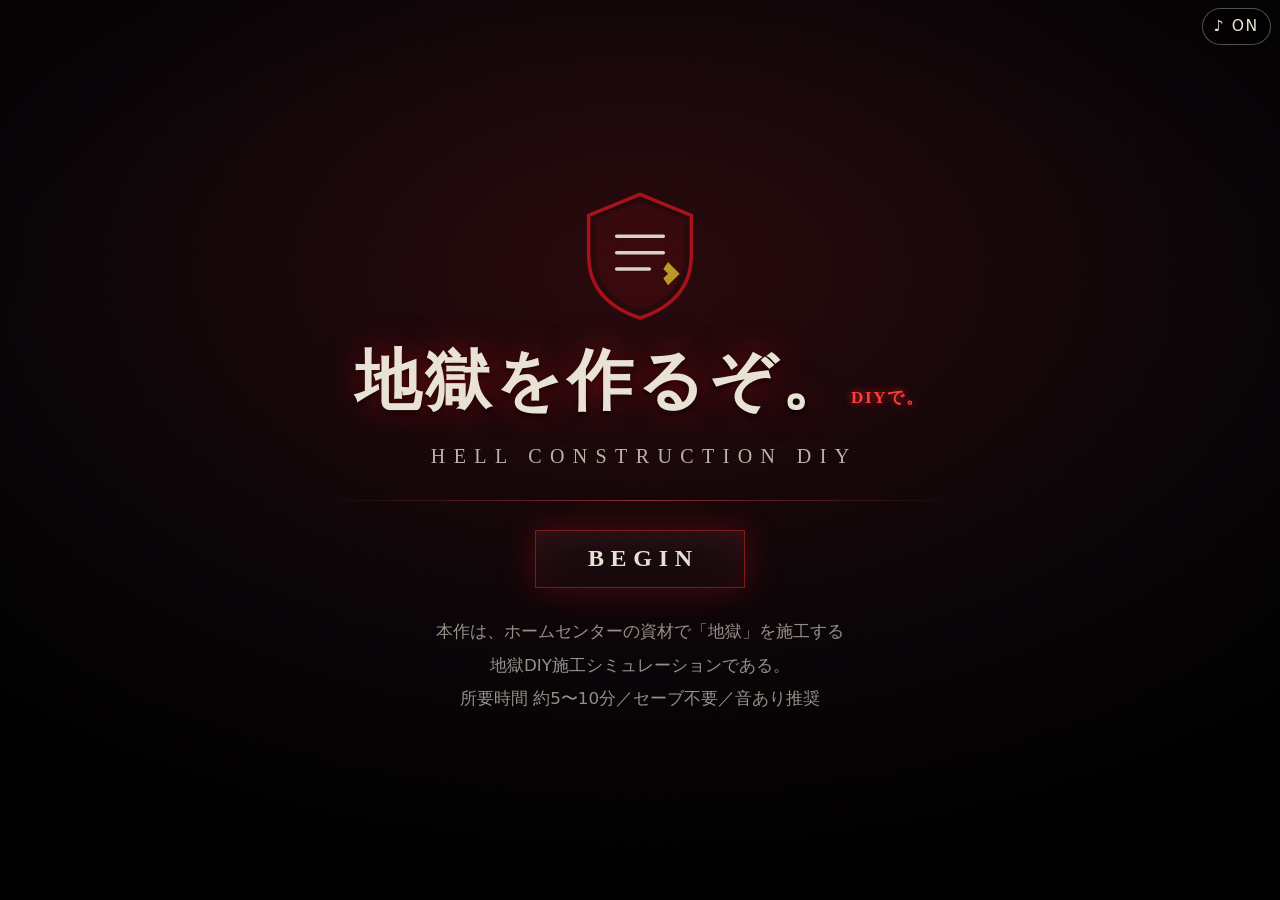
==== commit 917a6758: "タイトルの「DIYで。」をとても小さく表示する 「地獄を作るぞ。」との落差を強調するため、末尾の「DIYで。」だけを 本文の約 1/4 のサイズに縮小（小さくなりすぎないよう下限 .68rem）。  " ====
--- a/hell/index.html
+++ b/hell/index.html
@@ -57,7 +57,9 @@
 #sc-title h1{font-family:var(--ser);font-weight:700;color:var(--pap);
   font-size:clamp(1.6rem,7.4vw,4.1rem);letter-spacing:.06em;line-height:1.25;
   text-shadow:0 0 .5em rgba(179,18,27,.55),0 .05em .1em #000;}
-#sc-title h1 em{font-style:normal;color:#ff3b3b;text-shadow:0 0 .6em rgba(255,45,45,.7);}
+#sc-title h1 em{display:inline-block;font-style:normal;color:#ff3b3b;
+  font-size:max(.68rem,.26em);letter-spacing:.1em;
+  text-shadow:0 0 .5em rgba(255,45,45,.75);}
 #sc-title .sub{margin-top:.9em;font-family:var(--ser);letter-spacing:.42em;text-indent:.42em;
   font-size:clamp(.72rem,2.9vw,1.25rem);color:#d8cfc0;opacity:.85;}
 #sc-title .rule{width:min(78vw,34em);height:1px;margin:1.5em 0;background:linear-gradient(90deg,transparent,#8a2f2f,transparent);}
@@ -98,7 +100,7 @@
 
 /* ---------- HUD ---------- */
 #hud{position:absolute;left:0;right:0;top:0;z-index:50;pointer-events:none;
-  display:flex;gap:.35em;padding:.4em 4.6em .4em .5em;background:linear-gradient(180deg,rgba(0,0,0,.85),transparent);
+  display:flex;gap:.35em;padding:.4em 5.4em .4em .5em;background:linear-gradient(180deg,rgba(0,0,0,.85),transparent);
   flex-wrap:wrap;align-items:center;font-size:.78em;}
 #hud .st{flex:1 1 5.4em;min-width:4.6em;border:1px solid rgba(232,226,212,.16);padding:.16em .35em .28em;background:rgba(0,0,0,.42);}
 #hud .st .k{display:flex;justify-content:space-between;letter-spacing:.08em;font-size:.82em;opacity:.85;}
@@ -132,8 +134,101 @@
 .order li.got{opacity:1;color:#8fdc9d;}
 .order li.got .ck{color:#8fdc9d;}
 .order .memo{margin-top:.7em;font-size:.72em;line-height:1.7;opacity:.55;font-family:var(--ser);}
-.shelf{flex:1;display:grid;gap:.45em;overflow:auto;min-height:0;padding-bottom:.3em;
-  grid-template-columns:repeat(auto-fill,minmax(8.6em,1fr));align-content:start;}
+.shelf{flex:1;display:flex;flex-direction:column;gap:.5em;overflow:auto;min-height:0;padding-bottom:.3em;}
+.grp{border:1px solid #c9c9c2;background:#fbfbf8;}
+.grp>h4{display:flex;align-items:center;gap:.5em;background:#123c66;color:#fff;padding:.28em .55em;font-size:.82em;letter-spacing:.1em;}
+.grp>h4 i{font-style:normal;font-size:.86em;opacity:.75;font-weight:400;letter-spacing:0;}
+.grp>h4 b{margin-left:auto;font-size:.78em;background:#ffcc00;color:#123c66;padding:.05em .45em;font-weight:800;}
+.grp>h4 b.ok{background:#2e8b4f;color:#fff;}
+.gopts{display:grid;gap:.4em;padding:.4em;grid-template-columns:repeat(auto-fit,minmax(9.4em,1fr));}
+.o2{background:#fff;border:1px solid #c9c9c2;border-radius:2px;padding:.3em .4em .35em;cursor:pointer;
+  display:flex;flex-direction:column;gap:.18em;position:relative;transition:.12s;box-shadow:0 1px 0 #cfcfc7;}
+.o2:hover{transform:translateY(-2px);box-shadow:0 4px 8px rgba(0,0,0,.18);}
+.o2.on{background:#eef7ee;border-color:#2e8b4f;box-shadow:0 0 0 2px #2e8b4f inset;}
+.o2.no{opacity:.45;}
+.o2 .pic{height:2.4em;display:flex;align-items:center;justify-content:center;background:#f2f2ec;}
+.o2 .pic svg{width:74%;height:100%;}
+.o2 .nm{font-size:.78em;font-weight:700;line-height:1.3;}
+.o2 .sp{font-size:.64em;opacity:.6;line-height:1.25;}
+.o2 .pr{font-weight:800;color:#c0392b;font-size:.9em;font-variant-numeric:tabular-nums;}
+.o2 .chips{display:flex;flex-wrap:wrap;gap:.18em;font-size:.6em;font-variant-numeric:tabular-nums;}
+.o2 .chips span{padding:0 .3em;border:1px solid #bbb;color:#555;}
+.o2 .chips span.p{color:#1b6b3a;border-color:#8fc9a4;}
+.o2 .chips span.m{color:#b3121b;border-color:#e0a0a0;}
+.o2 .rk{font-size:.62em;font-weight:700;margin-top:.05em;}
+.o2 .rk.r0{color:#2e8b4f;} .o2 .rk.r1{color:#c98a00;} .o2 .rk.r2{color:#c0392b;}
+.o2 .tip{font-size:.62em;opacity:.68;line-height:1.35;}
+.o2 .mk{position:absolute;right:.25em;top:.25em;background:#2e8b4f;color:#fff;font-size:.56em;padding:.05em .3em;letter-spacing:.08em;}
+.shop-bot .bud2{font-size:.82em;font-weight:700;font-variant-numeric:tabular-nums;}
+.shop-bot .bud2.over{color:#ffd400;animation:blink .6s steps(2) infinite;}
+
+/* 施工方針 */
+.qbox{position:relative;z-index:2;width:100%;max-width:44em;border:1px solid #7a4a4a;background:rgba(10,5,8,.86);padding:.55em .6em;}
+.qbox h4{font-family:var(--ser);font-size:.82em;letter-spacing:.18em;color:#d7a06a;margin-bottom:.4em;text-align:center;}
+.qopts{display:grid;gap:.4em;grid-template-columns:repeat(auto-fit,minmax(9.4em,1fr));}
+.q1{border:1px solid #55403a;background:#161013;padding:.4em .5em;cursor:pointer;transition:.12s;}
+.q1:hover{border-color:#b3121b;background:#221317;}
+.q1 .n{font-size:.8em;font-weight:700;line-height:1.3;}
+.q1 .p{font-size:.68em;opacity:.65;font-variant-numeric:tabular-nums;}
+.q1 .chips{display:flex;flex-wrap:wrap;gap:.2em;margin-top:.2em;font-size:.62em;}
+.q1 .chips span{padding:0 .3em;border:1px solid #4a3b2c;}
+.q1 .rk{font-size:.64em;margin-top:.15em;}
+.q1.no{opacity:.4;pointer-events:none;}
+
+/* 試運転 */
+#sc-trial{background:radial-gradient(90% 80% at 50% 20%,#171018 0%,#0a0507 70%,#000 100%);
+  align-items:center;justify-content:center;justify-content:safe center;padding:calc(var(--hudh) + .6em) .7em .7em;overflow:auto;}
+#sc-trial h2{font-family:var(--ser);font-size:clamp(1.1rem,4.8vw,2rem);letter-spacing:.2em;color:#fff;text-align:center;}
+#sc-trial .lead{font-size:.82em;opacity:.72;text-align:center;font-family:var(--ser);margin-bottom:.5em;}
+.trows{width:100%;max-width:40em;display:flex;flex-direction:column;gap:.35em;}
+.trow{display:flex;gap:.5em;align-items:center;border:1px solid #40282c;background:rgba(0,0,0,.4);padding:.4em .55em;}
+.trow svg{width:2.2em;height:1.9em;flex:0 0 auto;}
+.trow .tn{font-size:.78em;font-family:var(--ser);letter-spacing:.1em;flex:0 0 6em;color:#d7a06a;}
+.trow .tr{font-size:.78em;flex:1;line-height:1.35;}
+.trow .tg{font-size:.7em;font-weight:700;letter-spacing:.08em;}
+.trow .tg.ok{color:#8fdc9d;} .trow .tg.ng{color:#ff6b6b;} .trow .tg.wn{color:#ffc861;}
+.fixups{width:100%;max-width:40em;display:grid;gap:.4em;grid-template-columns:repeat(auto-fit,minmax(10em,1fr));margin-top:.2em;}
+
+/* FINAL（トラブルシューティング） */
+.fbody{flex:1;display:flex;gap:.5em;min-height:0;}
+.facs{flex:0 0 9.4em;display:flex;flex-direction:column;gap:.3em;overflow:auto;}
+.fac{border:1px solid #40282c;background:rgba(255,255,255,.03);padding:.3em .4em;display:flex;gap:.35em;align-items:center;}
+.fac svg{width:1.8em;height:1.6em;flex:0 0 auto;opacity:.85;}
+.fac .fn{font-size:.68em;font-family:var(--ser);letter-spacing:.06em;flex:1;line-height:1.2;}
+.fac .fs{font-size:.62em;font-weight:700;letter-spacing:.06em;}
+.fac.run .fs{color:#8fdc9d;} .fac.bad{border-color:#c0392b;} .fac.bad .fs{color:#ffc861;}
+.fac.dead{opacity:.42;border-color:#3a3a3a;} .fac.dead .fs{color:#ff6b6b;}
+.incs{flex:1;display:flex;flex-direction:column;gap:.4em;overflow:auto;min-height:0;}
+.inc{border:1px solid #b3121b;background:linear-gradient(180deg,rgba(60,6,10,.7),rgba(20,4,8,.75));padding:.45em .55em;}
+.inc.calm{border-color:#5a3a3a;background:rgba(20,14,16,.7);}
+.inc .ih{display:flex;gap:.4em;align-items:center;cursor:pointer;}
+.inc .ic2{font-family:var(--ser);font-size:.72em;letter-spacing:.16em;color:#ff5a5a;}
+.inc .it{font-size:.82em;font-weight:700;flex:1;line-height:1.3;}
+.inc .ib{height:.26em;background:rgba(255,255,255,.16);margin-top:.3em;}
+.inc .ib i{display:block;height:100%;background:#ff2d2d;transition:width .2s linear;}
+.inc .ibody{margin-top:.4em;display:flex;flex-direction:column;gap:.3em;}
+.inc .sym{font-size:.76em;line-height:1.4;opacity:.92;}
+.inc .cand{font-size:.68em;opacity:.7;line-height:1.4;}
+.inc .lbl{font-size:.66em;letter-spacing:.16em;color:#d7a06a;font-family:var(--ser);margin-top:.15em;}
+.inc .btns{display:flex;flex-wrap:wrap;gap:.3em;}
+.ibtn{border:1px solid #55403a;background:#161013;color:var(--pap);font-family:inherit;cursor:pointer;
+  font-size:.72em;padding:.3em .5em;text-align:left;line-height:1.3;transition:.12s;}
+.ibtn:hover{border-color:#b3121b;background:#241419;}
+.ibtn small{display:block;opacity:.62;font-size:.86em;}
+.ibtn.done{opacity:.42;pointer-events:none;text-decoration:line-through;}
+.ibtn.no{opacity:.4;cursor:not-allowed;}
+.ibtn.cut{border-color:#7a5a20;}
+.ibtn.free{border-color:#2f6b45;}
+.diag{font-size:.72em;border:1px dashed #d7a06a;padding:.25em .4em;color:#ffe1b0;font-variant-numeric:tabular-nums;line-height:1.4;}
+.diag b{color:#fff;}
+.probing{font-size:.72em;color:#ffc861;letter-spacing:.1em;}
+.inc.solved{border-color:#2f6b45;background:rgba(10,30,16,.6);}
+@media (max-aspect-ratio:3/4){
+  .fbody{flex-direction:column;}
+  .facs{flex:0 0 auto;flex-direction:row;flex-wrap:nowrap;overflow-x:auto;}
+  .fac{flex:0 0 7.4em;}
+  .fac svg{display:none;}
+}
 .item{background:#fff;border:1px solid #c9c9c2;border-radius:2px;padding:.45em .5em .5em;cursor:pointer;
   display:flex;flex-direction:column;gap:.25em;position:relative;transition:.12s;box-shadow:0 1px 0 #cfcfc7;}
 .item:hover{transform:translateY(-2px);box-shadow:0 4px 8px rgba(0,0,0,.18);}
@@ -173,6 +268,8 @@
 .planart{position:absolute;left:3%;right:3%;top:3%;bottom:38%;display:flex;align-items:center;justify-content:center;
   opacity:.08;filter:grayscale(1) contrast(.7);transition:opacity .7s,filter .7s;pointer-events:none;}
 .planart svg{width:100%;height:100%;}
+#plan-extra{position:relative;z-index:2;width:100%;display:flex;justify-content:center;}
+.plan.pop .planart{opacity:.05 !important;}
 .plan .pttl{position:absolute;left:.6em;top:.5em;z-index:2;font-family:var(--ser);font-size:.7em;letter-spacing:.24em;color:#a97;opacity:.8;}
 .slots{position:relative;z-index:1;display:flex;flex-wrap:wrap;gap:.5em;justify-content:center;align-items:stretch;width:100%;}
 .slot{flex:1 1 7.4em;max-width:11em;min-height:6.4em;border:1px dashed #7a4a4a;background:rgba(255,255,255,.03);
@@ -211,6 +308,7 @@
 .opt{flex:1 1 12em;max-width:15em;border:1px solid #4a3b2c;background:#100b0e;padding:.55em .65em;cursor:pointer;transition:.14s;}
 .opt:hover{border-color:#c9a227;}
 .opt.on{border-color:#8fdc9d;background:#0d1a11;}
+.opt.no{opacity:.4;cursor:not-allowed;}
 .opt .n{font-size:.86em;font-weight:700;}
 .opt .p{font-size:.7em;opacity:.6;font-variant-numeric:tabular-nums;}
 .opt .e{margin-top:.3em;display:flex;flex-wrap:wrap;gap:.3em;font-size:.68em;font-variant-numeric:tabular-nums;}
@@ -220,7 +318,7 @@
 #comply .fin{margin-top:.4em;}
 
 /* ---------- 増設・音量パネル ---------- */
-.panel{width:min(94vw,34em);border:1px solid #4a2b2b;background:rgba(6,3,6,.9);padding:.8em;text-align:center;}
+.panel{position:relative;z-index:2;width:min(94vw,34em);border:1px solid #4a2b2b;background:rgba(6,3,6,.9);padding:.8em;text-align:center;}
 .panel h4{font-family:var(--ser);letter-spacing:.2em;font-size:.86em;color:#d7a06a;margin-bottom:.5em;}
 .panel .big{font-family:var(--ser);font-size:clamp(1.6rem,7vw,2.8rem);color:#fff;font-variant-numeric:tabular-nums;}
 .panel .big small{font-size:.4em;opacity:.6;}
@@ -323,7 +421,7 @@
   <!-- ===== TITLE ===== -->
   <section class="scene on" id="sc-title">
     <div class="crest" id="crest"></div>
-    <h1>地獄を作るぞ。<em>DIY</em>で。</h1>
+    <h1>地獄を作るぞ。<em>DIYで。</em></h1>
     <div class="sub">HELL CONSTRUCTION DIY</div>
     <div class="rule"></div>
     <button class="btn" id="btn-start">BEGIN</button>
@@ -399,11 +497,26 @@
       <div class="fstat">
         <span class="cell">亡者 <b class="kv" id="f-souls">0</b> / <span class="kv" id="f-goal">0</span></span>
         <span class="cell">残り <b class="kv" id="f-time">0</b>s</span>
-        <span class="cell dmg">損壊 <b class="kv" id="f-dmg">0</b> / <span id="f-dmgmax">5</span></span>
+        <span class="cell">予備費 <b class="kv" id="f-money">￥0</b></span>
+        <span class="cell dmg">停止 <b class="kv" id="f-dmg">0</b> / 4</span>
       </div>
-      <div class="grid" id="fgrid"></div>
-      <div class="fsay" id="f-say">故障個所をタップして修理せよ。</div>
+      <div class="fbody">
+        <div class="facs" id="facs"></div>
+        <div class="incs" id="incs"></div>
+      </div>
+      <div class="fsay" id="f-say">症状から原因を絞り込め。</div>
     </div>
+  </section>
+
+  <!-- ===== 試運転 ===== -->
+  <section class="scene" id="sc-trial">
+    <h2>試 運 転</h2>
+    <div class="lead" id="trial-lead"></div>
+    <div class="trows" id="trial-rows"></div>
+    <div class="lead" style="margin-top:.8em" id="trial-fixlead"></div>
+    <div class="fixups" id="trial-fixups"></div>
+    <button class="btn" id="btn-trial" style="margin-top:.9em">本 番 へ</button>
+    <div class="tiny" id="trial-note" style="margin-top:.6em"></div>
   </section>
 
   <!-- ===== END ===== -->
@@ -909,142 +1022,223 @@
 };
 
 /* ============================================================
-   3. DATA ― 資材カタログ
+   3. DATA ― 資材カタログ（アイコン用の追加分）
    ============================================================ */
-const MAT={
-  plywood:{n:'ベニヤ板',en:'PLYWOOD BOARD',sp:'910×1820×5.5mm',pr:1280,ic:'plywood'},
-  lumber:{n:'2×4材',en:'2 BY 4 LUMBER',sp:'38×89×1820mm',pr:698,ic:'lumber'},
-  turf:{n:'人工芝',en:'ARTIFICIAL TURF',sp:'1m×2m ロール',pr:2480,ic:'turf'},
-  stake:{n:'園芸用支柱',en:'GARDEN STAKE',sp:'φ11×1500mm 20本束',pr:1980,ic:'stake'},
-  screw:{n:'木ネジ',en:'WOOD SCREW',sp:'3.8×38mm 200本入',pr:880,ic:'screw'},
-  band:{n:'結束バンド',en:'CABLE TIE',sp:'200本入 耐候性',pr:498,ic:'band'},
-  pool:{n:'ビニールプール',en:'VINYL POOL',sp:'2.6m 3気室',pr:3980,ic:'pool'},
-  hose:{n:'散水ホース',en:'GARDEN HOSE',sp:'15m リール付',pr:2680,ic:'hose'},
-  dye:{n:'赤色着色剤',en:'CRIMSON DYE',sp:'食品用 500ml',pr:1180,ic:'dye'},
-  pump:{n:'循環ポンプ',en:'CIRCULATION PUMP',sp:'水中型 12W',pr:4280,ic:'pump',w:12},
-  heater:{n:'セラミックヒーター',en:'CERAMIC HEATER',sp:'1200W 3台セット',pr:8940,ic:'heater',w:1200},
-  fan:{n:'サーキュレーター',en:'AIR CIRCULATOR',sp:'DC静音 30W',pr:3480,ic:'fan',w:30},
-  led:{n:'赤色LEDテープ',en:'RED LED TAPE',sp:'5m 12V 高輝度',pr:1980,ic:'led',w:24},
-  cord:{n:'延長コード',en:'EXTENSION CORD',sp:'3口 5m 1500Wまで',pr:1280,ic:'cord'},
-  speaker:{n:'Bluetoothスピーカー',en:'BLUETOOTH SPEAKER',sp:'防水 20W ×2台',pr:5960,ic:'speaker',w:20},
-  tablet:{n:'中古タブレット',en:'USED TABLET',sp:'8インチ ジャンク品',pr:4980,ic:'tablet',w:10},
-  wav:{n:'悲鳴音源',en:'SCREAM SOURCE',sp:'著作権フリー 12種',pr:550,ic:'wave'},
-  battery:{n:'モバイルバッテリー',en:'POWER BANK',sp:'20000mAh',pr:2980,ic:'battery'},
-  paint:{n:'赤い塗料',en:'BLOOD RED PAINT',sp:'水性つや消し 2L',pr:2680,ic:'paint'},
-  bucket:{n:'バケツ',en:'BUCKET',sp:'12L 目盛付',pr:398,ic:'bucket'},
-  net:{n:'園芸ネット',en:'GARDEN NET',sp:'1.8m×5m',pr:780,ic:'net'},
-  matx:{n:'滑り止めマット',en:'ANTI-SLIP MAT',sp:'60×90cm',pr:1180,ic:'mat'},
-  foam:{n:'防炎シート',en:'FLAME RETARDANT SHEET',sp:'1.8m×3.4m 防炎ラベル付',pr:3480,ic:'foam'},
-  ext:{n:'消火器',en:'FIRE EXTINGUISHER',sp:'ABC粉末 3型',pr:3980,ic:'extinguisher'},
-  light:{n:'避難誘導灯',en:'EXIT LIGHT',sp:'LED 壁掛式',pr:4500,ic:'light'},
-  meter:{n:'騒音計',en:'SOUND LEVEL METER',sp:'30〜130dB',pr:3280,ic:'meter'},
-  breaker:{n:'分電盤',en:'BREAKER PANEL',sp:'増設用 20A',pr:6800,ic:'breakerbox'}
-};
-function matHTML(id,cls){
-  const m=MAT[id];
-  return '<div class="mat '+(cls||'')+'" data-mat="'+id+'">'+icon(m.ic)+
-    '<div class="t">'+m.n+'<small>'+m.sp+'</small></div></div>';
+Object.assign(ICON,{
+  trough:'<g><path d="M5 12h30l-4 14H9z" fill="#3f4b52" stroke="#222b30"/><path d="M5 12c0-2.6 30-2.6 30 0" fill="none" stroke="#222b30"/><path d="M9 20h22" stroke="#5d6c75" stroke-width="1.2"/></g>',
+  frame:'<g><rect x="5" y="10" width="30" height="16" fill="none" stroke="#8a6434" stroke-width="2.4"/><rect x="8" y="13" width="24" height="10" fill="#2f5f8f" opacity=".75"/><path d="M5 10l30 16M35 10L5 26" stroke="#c99a5b" stroke-width="1"/></g>',
+  rebar:'<g><g stroke="#8d8d8d" stroke-width="3">'+[0,1,2].map(function(i){return '<path d="M'+(11+i*9)+' 4v26"/>';}).join('')+'</g>'+
+    '<g stroke="#6a6a6a" stroke-width=".9">'+[0,1,2,3,4,5,6].map(function(i){return '<path d="M8 '+(6+i*3.6)+'h24"/>';}).join('')+'</g></g>',
+  bamboo:'<g><g stroke="#4c6a22" stroke-width="1">'+
+    [0,1,2].map(function(i){return '<rect x="'+(11+i*9)+'" y="4" width="5" height="26" fill="#8fae4e"/>';}).join('')+
+    [0,1,2].map(function(i){return '<path d="M'+(11+i*9)+' 14h5M'+(11+i*9)+' 23h5"/>';}).join('')+'</g></g>',
+  sunoko:'<g><g fill="#d8b072" stroke="#8a6434" stroke-width=".7">'+
+    [0,1,2,3,4,5].map(function(i){return '<rect x="4" y="'+(8+i*3.4)+'" width="32" height="2.2"/>';}).join('')+'</g>'+
+    '<rect x="6" y="8" width="2.6" height="19" fill="#b58c50"/><rect x="31" y="8" width="2.6" height="19" fill="#b58c50"/></g>',
+  nail:'<g><path d="M14 6h12v2.6H14z" fill="#9e9e9e"/><path d="M19 8.6h2v18l-1 4-1-4z" fill="#bdbdbd" stroke="#7c7c7c" stroke-width=".4"/></g>',
+  tape:'<g><circle cx="20" cy="18" r="12" fill="#2b6cb0" stroke="#17406b"/><circle cx="20" cy="18" r="4.4" fill="#0d0f12"/><path d="M32 18c0 6-5 11-12 11" stroke="#5b9bd5" stroke-width="3" fill="none"/></g>',
+  blower:'<g><rect x="6" y="9" width="24" height="20" rx="3" fill="#e0a900" stroke="#8a6a00"/><circle cx="18" cy="19" r="7.4" fill="#37474f"/><circle cx="18" cy="19" r="2" fill="#90a4ae"/><path d="M30 13h6v12h-6z" fill="#b0bec5"/></g>',
+  flood:'<g><rect x="9" y="8" width="22" height="14" rx="2" fill="#37474f" stroke="#1b262b"/><rect x="11.5" y="10" width="17" height="10" fill="#ff1744"/><path d="M20 22v6M13 30h14" stroke="#546e7a" stroke-width="2.4"/></g>',
+  phone:'<g><rect x="13" y="4" width="14" height="26" rx="2.4" fill="#212121" stroke="#000"/><rect x="14.6" y="7" width="10.8" height="18" fill="#3949ab"/><circle cx="20" cy="27.6" r="1" fill="#757575"/></g>',
+  cd:'<g><circle cx="20" cy="18" r="12" fill="#cfd8dc" stroke="#90a4ae"/><circle cx="20" cy="18" r="11" fill="none" stroke="#b39ddb"/><circle cx="20" cy="18" r="3.4" fill="#0d0f12"/></g>',
+  uchiwa:'<g><ellipse cx="20" cy="14" rx="11" ry="10" fill="#f4e7c8" stroke="#c9a227"/><path d="M20 24v8" stroke="#8a6434" stroke-width="2.6"/><path d="M12 14h16" stroke="#d9c79a"/></g>',
+  alarm:'<g><circle cx="20" cy="17" r="11" fill="#eceff1" stroke="#90a4ae"/><circle cx="20" cy="17" r="4" fill="#ff5252"/><g stroke="#b0bec5">'+
+    [0,1,2,3].map(function(i){return '<path d="M20 17l'+(Math.cos(i*1.57)*9).toFixed(1)+' '+(Math.sin(i*1.57)*9).toFixed(1)+'"/>';}).join('')+'</g></g>',
+  soundproof:'<g><rect x="5" y="9" width="30" height="20" fill="#5d4037" stroke="#3e2723"/><g fill="#795548">'+
+    [0,1,2,3,4].map(function(i){return [0,1,2].map(function(k){return '<rect x="'+(6.5+i*6)+'" y="'+(10.5+k*6)+'" width="4.6" height="4.6"/>';}).join('');}).join('')+'</g></g>',
+  sweets:'<g><rect x="7" y="12" width="26" height="14" rx="1.5" fill="#8d6e63" stroke="#4e342e"/><path d="M20 12v14" stroke="#c62828" stroke-width="2.6"/><path d="M7 19h26" stroke="#c62828" stroke-width="2.6"/><path d="M17 10c2-3 4-3 6 0z" fill="#c62828"/></g>',
+  stove:'<g><rect x="9" y="10" width="22" height="18" rx="9" fill="#37474f" stroke="#1b262b"/><g stroke="#ff5722" stroke-width="2">'+
+    [0,1,2].map(function(i){return '<path d="M13 '+(15+i*4.4)+'h14"/>';}).join('')+'</g><rect x="14" y="28" width="12" height="2.4" fill="#90a4ae"/></g>'
+});
+function optHTML(o,cls){
+  return '<div class="mat '+(cls||'')+'" data-mat="'+o.id+'">'+icon(o.ic)+
+    '<div class="t">'+o.n+'<small>'+o.sp+'</small></div></div>';
 }
 
 /* ============================================================
-   4. STAGES
+   4. STAGES ― 系統ごとに複数の工法から選ぶ
+   risk: FINAL で発生するトラブルの重み（これが因果の核）
    ============================================================ */
+const RISKN={collapse:'倒壊',needle:'支柱破損',leak:'水漏れ',pump:'循環停止',foul:'水質悪化',
+  overload:'電力超過',heater:'加熱不良',fire:'発火',bt:'音声切断',batt:'電池切れ',
+  noise:'騒音苦情',staff:'人員消耗',short:'漏電'};
 const STAGES=[
 {
   code:'STAGE 1 ― PROJECT NEEDLE', ttl:'針 山 地 獄', en:'NEEDLE MOUNTAIN SYSTEM',
-  clock:'AM 09:03', kind:'needle',
+  clock:'AM 09:03', kind:'needle', fac:'needle',
   memo:'目標：亡者が裸足で歩けぬ地形を構築せよ。<br>寸法は狂わせるな。',
-  need:['plywood','turf','stake','screw'],
-  extra:['lumber','band','bucket','net'],
-  slots:[
-    {role:'基 礎',hint:'平面をつくる板材',acc:'plywood',say:'<b>ベニヤを出せ。</b>寸法は狂わせるな。'},
-    {role:'表 層',hint:'地面を偽装する',acc:'turf',say:'表面は緑だ。緑の下に絶望を敷く。'},
-    {role:'針',hint:'鋭利な垂直材',acc:'stake',say:'園芸用品売り場は、我々の兵器廠である。'},
-    {role:'接 合',hint:'釘ではない',acc:'screw',say:'<b>釘ではない。ここは木ネジだ。</b>下穴を忘れるな。'}
+  sys:[
+   {id:'base',role:'基 礎',hint:'足場をつくる',opts:[
+     {id:'ply',n:'ベニヤ板',sp:'5.5mm 910×1820',pr:1280,ic:'plywood',st:{hell:1,dur:4},risk:{collapse:2},tip:'安い。踏むとしなる'},
+     {id:'str',n:'構造用合板',sp:'12mm 910×1820',pr:2980,ic:'plywood',st:{hell:3,dur:11},risk:{},tip:'重い。だが、たわまない'},
+     {id:'sunoko',n:'すのこ（流用）',sp:'85×180cm ×2',pr:780,ic:'sunoko',st:{hell:4,fear:1,dur:2},risk:{collapse:3},tip:'隙間が不穏。強度は不明'}
+   ]},
+   {id:'needle',role:'針',hint:'鋭利な垂直材',opts:[
+     {id:'stake',n:'園芸用支柱',sp:'φ11×1500mm 20本束',pr:1980,ic:'stake',st:{hell:5,pain:8,dur:3},risk:{needle:3},tip:'細い。数で押す'},
+     {id:'bamboo',n:'竹製支柱',sp:'φ16×1800mm 30本',pr:3480,ic:'bamboo',st:{hell:8,pain:10,dur:7},risk:{needle:1},tip:'太い。よくしなる'},
+     {id:'rebar',n:'鉄筋',sp:'D10×1500mm 15本',pr:6800,ic:'rebar',st:{hell:10,pain:14,dur:13,safety:-8},risk:{},tip:'完全に凶器。曲がらない'}
+   ]},
+   {id:'surf',role:'表 層',hint:'地面を偽装する',opts:[
+     {id:'turf',n:'人工芝',sp:'1m×2m ロール',pr:2480,ic:'turf',st:{hell:4,fear:3},risk:{},tip:'緑の下に絶望を敷く'},
+     {id:'foam',n:'防炎シート（黒）',sp:'1.8m×3.4m 防炎ラベル付',pr:3480,ic:'foam',st:{hell:5,fear:4,safety:6},risk:{fire:-1},tip:'黒い。しかも燃えない'},
+     {id:'paper',n:'新聞紙＋赤い塗料',sp:'古紙 ／ 水性 2L',pr:980,ic:'paint',st:{hell:8,fear:4,safety:-8},risk:{fire:2},tip:'生々しい。よく燃える'}
+   ]}
   ],
-  gain:{hell:16,pain:22,fear:8,dur:12,safety:-6},
+  plan:{q:'固 定 方 法 を 決 定 せ よ',opts:[
+    {id:'screw',n:'木ネジ＋下穴',pr:880,ic:'screw',st:{dur:8},risk:{needle:-1,collapse:-1},say:'<b>釘ではない。ここは木ネジだ。</b>諸君、下穴を忘れるな。'},
+    {id:'nail',n:'釘',pr:380,ic:'nail',st:{dur:2},risk:{needle:1},say:'……本来は木ネジだ。だが、予算がない。'},
+    {id:'zip',n:'結束バンド',pr:498,ic:'band',st:{hell:3,dur:-3},risk:{needle:2,collapse:1},say:'<b>結束バンドは現場の血液である。</b>'}
+  ]},
   comply:[
-    {n:'支柱の先端キャップ',pr:680,e:{safety:7,pain:-12}},
-    {n:'転落防止ネット',pr:780,e:{safety:6,hell:-8}},
-    {n:'手すり',pr:2800,e:{safety:5,hell:-8}},
-    {n:'床の滑り止めマット',pr:1180,e:{safety:5,pain:-10}}
+    {n:'支柱の先端保護キャップ',pr:680,e:{safety:8,pain:-8},risk:{needle:-1}},
+    {n:'転落防止ネット',pr:1480,e:{safety:8,hell:-3},risk:{collapse:-1}},
+    {n:'立入前の安全講習（部下による）',pr:0,e:{safety:6,hell:-4,fear:-4},risk:{}}
   ]
 },
 {
   code:'STAGE 2 ― OPERATION CRIMSON POND', ttl:'血 の 池 地 獄', en:'CRIMSON POND',
-  clock:'AM 10:41', kind:'pond',
+  clock:'AM 10:41', kind:'pond', fac:'pond',
   memo:'目標：赤い水面を確保せよ。<br>水は循環させろ。淀んだ地獄は不衛生だ。',
-  need:['pool','hose','dye','pump'],
-  extra:['paint','bucket','band','matx'],
-  slots:[
-    {role:'容 器',hint:'水を溜める構造物',acc:'pool',say:'空気を入れろ。三気室だ。<b>一気室ずつ、確実に。</b>'},
-    {role:'注 水',hint:'水源からの経路',acc:'hose',say:'水道は屋外栓から引く。許可は取ってある。'},
-    {role:'呈 色',hint:'血の色をつくる',acc:'dye',say:'<b>食品用だ。</b>万一飲んでも問題はない。'},
-    {role:'循 環',hint:'淀ませない機構',acc:'pump',say:'流れのない血は、ただの水たまりである。'}
+  sys:[
+   {id:'tank',role:'容 器',hint:'水を溜める構造物',opts:[
+     {id:'pool',n:'大型ビニールプール',sp:'2.6m 3気室',pr:3980,ic:'pool',st:{hell:4,dur:2},risk:{leak:3},tip:'安い。薄い。広い'},
+     {id:'trough',n:'トロ舟 80L ×3 連結',sp:'ポリプロピレン製',pr:7600,ic:'trough',st:{hell:5,dur:10},risk:{leak:1},tip:'頑丈。ただし継ぎ目がある'},
+     {id:'frame',n:'木枠＋防水シート',sp:'2×4材 ／ ブルーシート',pr:3180,ic:'frame',st:{hell:9,dur:5},risk:{leak:2,collapse:1},tip:'一番それらしい。一番怖い'}
+   ]},
+   {id:'circ',role:'循 環',hint:'淀ませない機構',opts:[
+     {id:'cheap',n:'水槽用ポンプ',sp:'8W 流量 300L/h',pr:1980,ic:'pump',st:{hell:3,power:8},risk:{pump:3},tip:'安い。流量は、まあ'},
+     {id:'pro',n:'池用循環ポンプ',sp:'45W 流量 3000L/h',pr:6800,ic:'pump',st:{hell:4,power:45},risk:{},tip:'業務用。高い。止まらない'},
+     {id:'stir',n:'撹拌（部下が棒で混ぜる）',sp:'園芸用支柱を流用',pr:0,ic:'stake',st:{hell:3,fear:3},risk:{foul:2,staff:2},tip:'消費電力ゼロ。人力'}
+   ]},
+   {id:'color',role:'呈 色',hint:'血の色をつくる',opts:[
+     {id:'dye',n:'食品用赤色着色料',sp:'500ml ／ 飲用可',pr:1180,ic:'dye',st:{hell:4,safety:4},risk:{},tip:'万一飲んでも問題はない'},
+     {id:'pig',n:'業務用赤色顔料',sp:'2kg 粉末',pr:4200,ic:'dye',st:{hell:9,fear:3,safety:-4},risk:{foul:1},tip:'濃い。そして落ちない'},
+     {id:'paint',n:'赤い塗料を直接投入',sp:'水性つや消し 2L',pr:2680,ic:'paint',st:{hell:8,safety:-10},risk:{foul:3},tip:'水質という概念が消える'}
+   ]}
   ],
-  gain:{hell:18,pain:12,fear:16,dur:10,safety:-8},
+  plan:{q:'防 水 処 理 の 方 針',opts:[
+    {id:'full',n:'全目地を防水テープで処理',pr:2400,ic:'tape',risk:{leak:-2},say:'水は、出る前に止める。'},
+    {id:'part',n:'要所のみ処理',pr:900,ic:'tape',risk:{leak:-1},say:'要所は押さえた。要所は。'},
+    {id:'none',n:'省略する',pr:0,ic:'bucket',st:{hell:1},risk:{leak:1},say:'<b>水は、出てから考える。</b>'}
+  ]},
   comply:[
-    {n:'漏電遮断器',pr:2980,e:{safety:10,hell:-4}},
-    {n:'プールサイド滑り止め',pr:1180,e:{safety:6,pain:-10}},
-    {n:'水質管理（塩素剤）',pr:880,e:{safety:7,hell:-10}},
-    {n:'監視員（部下1名を常駐）',pr:0,e:{safety:6,hell:-6,fear:-6}}
+    {n:'漏電遮断器',pr:2980,e:{safety:10},risk:{short:-2,pump:-1}},
+    {n:'プールサイド滑り止め',pr:1180,e:{safety:6,pain:-7},risk:{}},
+    {n:'監視員（部下1名を常駐）',pr:0,e:{safety:8,hell:-3},risk:{leak:-1}}
   ]
 },
 {
   code:'STAGE 3 ― OPERATION INFERNO', ttl:'灼 熱 地 獄', en:'INFERNO CHAMBER',
-  clock:'PM 01:12', kind:'heat',
+  clock:'PM 01:12', kind:'heat', fac:'heat',
   memo:'目標：室温を上げよ。<br>ただし契約アンペアは有限である。',
-  need:['heater','fan','led','cord'],
-  extra:['foam','ext','paint','band'],
-  slots:[
-    {role:'熱 源',hint:'熱を生む機器',acc:'heater',say:'温風ではない。<b>灼熱だ。</b>'},
-    {role:'送 風',hint:'熱を巡らせる',acc:'fan',say:'熱は動かねば意味がない。対流を設計せよ。'},
-    {role:'照 明',hint:'赤い光',acc:'led',say:'<b>赤色LEDは2700ケルビンではない。もっと赤くだ。</b>'},
-    {role:'電 源',hint:'電力の供給経路',acc:'cord',say:'……この判断が、後に響く。'}
+  sys:[
+   {id:'heat',role:'熱 源',hint:'熱を生む機器',opts:[
+     {id:'used',n:'中古セラミックヒーター ×2',sp:'1200W ／ 保証なし',pr:5400,ic:'heater',st:{hell:9,pain:7,power:2400},risk:{heater:3},tip:'安い。中古。よく止まる'},
+     {id:'pro',n:'業務用温風機',sp:'1500W 単相100V',pr:12800,ic:'blower',st:{hell:12,pain:10,power:1500},risk:{},tip:'高い。強い。壊れない'},
+     {id:'stove',n:'電気ストーブ ×2',sp:'800W 赤熱管',pr:3960,ic:'stove',st:{hell:5,pain:4,power:1600},risk:{heater:2,fire:2},tip:'安い。赤く光る。燃える'}
+   ]},
+   {id:'air',role:'送 風',hint:'熱を巡らせる',opts:[
+     {id:'circ',n:'サーキュレーター',sp:'DC静音 30W',pr:3480,ic:'fan',st:{hell:3,power:30},risk:{},tip:'静か。無難'},
+     {id:'blower',n:'業務用送風機',sp:'200W 三段切替',pr:7800,ic:'blower',st:{hell:6,pain:4,power:200},risk:{},tip:'熱風になる。轟音つき'},
+     {id:'uchiwa',n:'うちわ（部下が扇ぐ）',sp:'紙製 ／ 交代制',pr:0,ic:'uchiwa',st:{hell:4,fear:3},risk:{staff:3},tip:'消費電力ゼロ。消耗するのは人'}
+   ]},
+   {id:'lite',role:'照 明',hint:'赤い光',opts:[
+     {id:'led',n:'赤色LEDテープ',sp:'5m 12V 高輝度',pr:1980,ic:'led',st:{hell:4,power:24},risk:{},tip:'2700ケルビンではない。もっと赤い'},
+     {id:'flood',n:'赤色投光器',sp:'100W 防雨型',pr:5600,ic:'flood',st:{hell:8,fear:4,power:100},risk:{},tip:'影が伸びる'},
+     {id:'cello',n:'赤いセロファン＋作業灯',sp:'60W 白熱',pr:880,ic:'light',st:{hell:5,power:60},risk:{fire:2},tip:'安い。そして熱を持つ'}
+   ]}
   ],
-  gain:{hell:15,pain:16,fear:12,dur:8,safety:-14},
+  plan:{q:'電 源 系 統 の 設 計',opts:[
+    {id:'panel',n:'分電盤を増設し2回路に分ける',pr:6800,ic:'breakerbox',limit:3000,risk:{overload:-2},say:'回路は分ける。<b>タコ足配線は敗北である。</b>'},
+    {id:'two',n:'電源タップを2本に分散',pr:1560,ic:'cord',limit:2000,risk:{},say:'二系統。悪くはない。'},
+    {id:'one',n:'1本のタップに集約する',pr:780,ic:'cord',limit:1500,st:{hell:1},risk:{overload:3},say:'一本で足りる。……足りるはずだ。'}
+  ]},
   comply:[
-    {n:'消火器',pr:3980,e:{safety:10,hell:-5}},
-    {n:'火災報知器',pr:2480,e:{safety:8,hell:-6}},
-    {n:'防炎シート',pr:3480,e:{safety:9,hell:-4}},
-    {n:'避難誘導灯',pr:4500,e:{safety:8,hell:-10}}
+    {n:'消火器',pr:3980,e:{safety:10,hell:-3},risk:{fire:-2}},
+    {n:'火災報知器',pr:2480,e:{safety:8,hell:-3},risk:{}},
+    {n:'耐熱・防炎シートの内張り',pr:3480,e:{safety:8,hell:-2},risk:{fire:-1,heater:-1}}
   ]
 },
 {
   code:'STAGE 4 ― ETERNAL SCREAM', ttl:'叫 喚 地 獄', en:'ETERNAL SCREAM SYSTEM',
-  clock:'PM 03:38', kind:'scream',
+  clock:'PM 03:38', kind:'scream', fac:'scream',
   memo:'目標：絶叫を常時再生せよ。<br>近隣への配慮は各自の判断に委ねる。',
-  need:['speaker','tablet','wav','battery'],
-  extra:['band','meter','foam','cord'],
-  slots:[
-    {role:'放 音',hint:'音を出す機器',acc:'speaker',say:'防水を選べ。ここは血の池の隣だ。'},
-    {role:'再 生',hint:'音源を鳴らす端末',acc:'tablet',say:'中古で構わん。<b>地獄に新品は要らん。</b>'},
-    {role:'音 源',hint:'叫喚そのもの',acc:'wav',say:'<b>著作権は侵さん。</b>我々は法を守る組織である。'},
-    {role:'給 電',hint:'コンセントのない場所へ',acc:'battery',say:'電源のない場所にも、絶望は届く。'}
+  sys:[
+   {id:'snd',role:'放 音',hint:'音を出す機器',opts:[
+     {id:'bt',n:'中古Bluetoothスピーカー ×2',sp:'防水 20W ／ 中古',pr:3600,ic:'speaker',st:{hell:5,power:20},risk:{bt:3},tip:'安い。よく切れる'},
+     {id:'pa',n:'有線PAスピーカー',sp:'60W ケーブル10m付',pr:9800,ic:'speaker',st:{hell:9,fear:4,power:60},risk:{},tip:'有線。切れない。重い'},
+     {id:'cup',n:'スマートフォン＋紙コップ',sp:'私物 ／ 紙コップ2個',pr:300,ic:'phone',st:{hell:3,fear:1},risk:{bt:1,batt:2},tip:'音量は、気持ちで補う'}
+   ]},
+   {id:'src',role:'音 源',hint:'叫喚そのもの',opts:[
+     {id:'free',n:'著作権フリー悲鳴音源',sp:'12種 ／ ループ可',pr:550,ic:'wave',st:{hell:5,fear:6},risk:{},tip:'我々は法を守る組織である'},
+     {id:'live',n:'部下による生の絶叫',sp:'交代要員 なし',pr:0,ic:'ghosticon',st:{hell:9,fear:7},risk:{staff:3},tip:'最も真に迫る'},
+     {id:'cd',n:'効果音CD（ホラー編）',sp:'全60トラック',pr:2980,ic:'cd',st:{hell:4,fear:4},risk:{},tip:'安定。やや牧歌的'}
+   ]},
+   {id:'pw',role:'給 電',hint:'電源をどう取るか',opts:[
+     {id:'batt',n:'モバイルバッテリー',sp:'20000mAh ×2',pr:2980,ic:'battery',st:{},risk:{batt:2},tip:'配線が要らない'},
+     {id:'ext',n:'延長コードで常時給電',sp:'3口 5m',pr:1280,ic:'cord',st:{power:20},risk:{overload:2},tip:'確実。ただし回路を食う'},
+     {id:'dry',n:'乾電池運用',sp:'単三 40本',pr:680,ic:'battery',st:{},risk:{batt:3},tip:'切れたら替える。誰が？'}
+   ]}
   ],
-  gain:{hell:16,pain:6,fear:24,dur:8,safety:-6},
+  plan:{q:'ス ピ ー カ ー の 設 置 場 所',opts:[
+    {id:'pond',n:'血の池の縁に設置する',pr:0,ic:'speaker',st:{hell:5,fear:3},risk:{short:3},say:'音が水面に反響する。<b>実に良い。</b>'},
+    {id:'needle',n:'針山の上に吊る',pr:900,ic:'speaker',st:{hell:4},risk:{needle:1,batt:1},say:'上から降ってくる悲鳴だ。'},
+    {id:'wall',n:'通路側の壁面に固定する',pr:600,ic:'speaker',st:{hell:1},risk:{noise:1},say:'無難だ。<b>無難であることは、罪ではない。</b>'}
+  ]},
   comply:[
-    {n:'防音材の内張り',pr:3480,e:{safety:5,hell:-12}},
-    {n:'騒音計による常時監視',pr:3280,e:{safety:7,hell:-6}},
-    {n:'再生時間帯の制限（22時まで）',pr:0,e:{safety:8,hell:-14}},
-    {n:'近隣への事前挨拶（菓子折）',pr:1580,e:{safety:9,hell:-8,fear:-4}}
+    {n:'防音材の内張り',pr:3480,e:{safety:5,hell:-6},risk:{noise:-2}},
+    {n:'再生時間帯の制限（22時まで）',pr:0,e:{safety:8,hell:-7},risk:{noise:-2}},
+    {n:'近隣への事前挨拶（菓子折）',pr:1580,e:{safety:6,hell:-2},risk:{noise:-1}}
   ]
 }
 ];
+const FACDEF={
+  needle:{n:'針 山 地 獄',ic:'stake'}, pond:{n:'血 の 池',ic:'pool'},
+  heat:{n:'灼 熱 地 獄',ic:'heater'}, scream:{n:'叫 喚 地 獄',ic:'speaker'}
+};
 
 /* ============================================================
    5. STATE
    ============================================================ */
 const S={};
+const BUDGET=62000;          /* 総予算。全部を良い品で揃えると 40% ほど足りない */
 function resetState(){
-  S.stage=0; S.money=120000; S.cost=0;
-  S.st={hell:0,pain:0,fear:0,dur:60,safety:20,power:0};
-  S.cart={}; S.owned={}; S.facilities=[]; S.complaints=0;
-  S.fixes=0; S.missed=0; S.breaker=false; S.reported=false;
-  S.heaters=0; S.volume=0; S.log=[];
-}
-const CAP=1500; /* 一回路の上限 W */
-
+  S.stage=0; S.money=BUDGET; S.cost=0;
+  S.st={hell:0,pain:0,fear:0,dur:50,safety:16,power:0};
+  S.limit=1500;              /* 回路容量（STAGE3の電源設計で変わる） */
+  S.risk={};                 /* FINAL のトラブル重み */
+  S.picks={};                /* 'stage.sys' -> option */
+  S.plans={};                /* stage -> plan option */
+  S.facs={};                 /* 設備の状態 */
+  S.complaints=0; S.fixes=0; S.patches=0; S.missed=0; S.dropped=[];
+  S.volume=0; S.reported=false; S.souls=0; S.extra=0;
+}
+function addRisk(r,mul){
+  if(!r) return;
+  for(const k in r) S.risk[k]=Math.max(0,(S.risk[k]||0)+r[k]*(mul||1));
+}
+function riskLv(r){
+  let t=0; for(const k in r) t+=r[k];
+  return t<=0?0:(t<=1.2?1:(t<=2.2?2:3));
+}
+function riskText(r){
+  const ks=Object.keys(r||{}).filter(function(k){return r[k]>0;});
+  if(!ks.length){
+    const neg=Object.keys(r||{}).filter(function(k){return r[k]<0;});
+    return neg.length?'<span class="rk r0">◎ '+RISKN[neg[0]]+'を抑制</span>':'<span class="rk r0">◎ リスクなし</span>';
+  }
+  const lv=riskLv(r);
+  return '<span class="rk r'+(lv>=3?2:1)+'">⚠ '+ks.map(function(k){return RISKN[k];}).join('・')+
+    ' リスク'+(lv>=3?'大':(lv===2?'中':'小'))+'</span>';
+}
+function statChips(st){
+  if(!st) return '';
+  const NM={hell:'HELL',pain:'PAIN',fear:'FEAR',dur:'DUR',safety:'SAFE',power:'W'};
+  return Object.keys(st).map(function(k){
+    const v=st[k]; if(!v) return '';
+    return '<span class="'+(k==='power'?'':(v>0?'p':'m'))+'">'+NM[k]+' '+(v>0?'+':'')+v+'</span>';
+  }).join('');
+}
 /* ============================================================
    6. HUD
    ============================================================ */
@@ -1065,10 +1259,10 @@
     s+='<div class="st '+d[2]+'" data-k="'+d[0]+'"><div class="k"><span>'+d[1]+'</span><b>'+v+'</b></div>'+
        '<div class="bar"><i style="width:'+v+'%"></i></div></div>';
   });
-  const pw=Math.round(S.st.power), po=pw>CAP;
-  s+='<div class="st pow '+(po?'over':'')+'" data-k="power"><div class="k"><span>POWER</span><b>'+pw+'W</b></div>'+
-     '<div class="bar"><i style="width:'+clamp(pw/CAP*100,0,100)+'%"></i></div></div>';
-  s+='<div class="st money" data-k="cost"><div class="k"><span>COST</span><b>&nbsp;'+yen(S.cost)+'</b></div></div>';
+  const pw=Math.round(S.st.power), po=pw>S.limit;
+  s+='<div class="st pow '+(po?'over':'')+'" data-k="power"><div class="k"><span>POWER</span><b>'+pw+'/'+S.limit+'W</b></div>'+
+     '<div class="bar"><i style="width:'+clamp(pw/S.limit*100,0,100)+'%"></i></div></div>';
+  s+='<div class="st money '+(S.money<6000?'over':'')+'" data-k="cost"><div class="k"><span>予 算</span><b>&nbsp;'+yen(S.money)+'</b></div></div>';
   h.innerHTML=s;
   syncHud();
 }
@@ -1208,13 +1402,18 @@
    {who:'店 員',t:'でしたら防炎素材がおすすめです'},
    {who:'指 揮 官',t:'……採用する'},
    {big:'FLAME RETARDANT',big2:'防 炎 素 材 を 採 用',sfx:'dunn'},
-   {fn:function(){ if(!S.cart.foam){ S.cart.foam=1; addStat({safety:8}); renderShelf(); } }} ],
+   {fn:function(){ addStat({safety:6,cost:1800},true); addRisk({fire:-1}); renderShelf(); }} ],
  [ {who:'部 下',t:'閣下！ 赤色ＬＥＤ、在庫残り1です！'},
    {who:'指 揮 官',t:'押さえろ'},
    {who:'部 下',t:'はっ！'},
    {big:'LAST ONE',big2:'在 庫 残 り 1',sfx:'dunn'} ]
 ];
-let clerkQ=null,clerkI=0,clerkDone=null;
+function playClerkLine(who,t){ playClerk([{who:who,t:t}]); }
+let clerkQ=null,clerkI=0,clerkDone=null,clerkT=null;
+function closeClerk(){
+  clerkQ=null; clerkDone=null; clearTimeout(clerkT); clerkT=null;
+  $('#clerk').classList.add('hide');
+}
 function playClerk(list,done){
   clerkQ=list; clerkI=-1; clerkDone=done||null;
   $('#clerk').classList.remove('hide'); nextClerk();
@@ -1225,88 +1424,135 @@
   const s=clerkQ[clerkI];
   if(s.fn) s.fn();
   if(s.big){ $('#clerk').classList.add('hide'); showBig(s.big,s.big2,1600,s.sfx||'dunn');
-    setTimeout(function(){ if(clerkQ){ $('#clerk').classList.remove('hide'); nextClerk(); } },1750); return; }
+    clerkT=setTimeout(function(){
+      if(clerkQ&&$('#sc-shop').classList.contains('on')){ $('#clerk').classList.remove('hide'); nextClerk(); }
+      else closeClerk();
+    },1750); return; }
   $('#clerk-who').textContent=s.who||''; $('#clerk-txt').textContent=s.t||'';
   SE.click();
 }
 $('#clerk').addEventListener('click',function(){ if(clerkQ&&!$('#clerk').classList.contains('hide')) nextClerk(); });
 
-let shelfIds=[];
+/* --- 買い物：系統ごとに1つ選ぶ --- */
+function supplement(cb){
+  S.money+=15000; S.extra++;
+  SE.dunn(); flash();
+  showBig('SUPPLEMENTARY BUDGET','補 正 予 算 ￥15,000 承 認',1900,'dunn');
+  hudDraw();
+  setTimeout(function(){ if(cb) cb(); },2000);
+}
+function stageMin(){
+  /* いちばん安い組み合わせでも足りないか（＝どう選んでも詰む状態か） */
+  const st=STAGES[S.stage]; let t=0;
+  st.sys.forEach(function(g){ t+=Math.min.apply(null,g.opts.map(function(x){return x.pr;})); });
+  return t;
+}
+function stageTotal(){
+  const st=STAGES[S.stage]; let t=0;
+  st.sys.forEach(function(g){ const o=S.sel[g.id]; if(o) t+=o.pr; });
+  return t;
+}
 function startShop(){
   const st=STAGES[S.stage];
-  S.cart={}; S.discount=0; S.clerkFired=false; S.paying=false;
+  S.sel={}; S.discount=0; S.clerkFired=false; S.paying=false; closeClerk();
   $('#shop-clock').textContent=st.clock;
-  $('#order-memo').innerHTML=st.memo;
-  shelfIds=st.need.concat(st.extra);
-  /* 見た目のため軽くシャッフル（必要品が並ばないように） */
-  shelfIds=shelfIds.map(function(v,i){return {v:v,k:(i*7+3)%shelfIds.length};}).sort(function(a,b){return a.k-b.k;}).map(function(o){return o.v;});
+  $('#order-memo').innerHTML=st.memo+'<br><br>※ 予算は全工程で共有。<b>残り '+yen(S.money)+'</b>';
   BGM.store(); hudShow(true); show('#sc-shop');
   renderShelf();
 }
 function renderShelf(){
+  const st=STAGES[S.stage], total=stageTotal(), rest=S.money-total;
+  $('#shop-money').textContent=yen(S.money);
+  $('#order-list').innerHTML=st.sys.map(function(g){
+    const o=S.sel[g.id];
+    return '<li class="'+(o?'got':'')+'"><span class="ck">'+(o?'✔':'□')+'</span><b>'+g.role.replace(/\s/g,'')+
+      '：'+(o?o.n:'<span style="opacity:.6">未 定</span>')+'</b></li>';
+  }).join('');
+  $('#shelf').innerHTML=st.sys.map(function(g){
+    const selected=S.sel[g.id];
+    return '<div class="grp"><h4>'+g.role+' <i>'+g.hint+'</i><b class="'+(selected?'ok':'')+'">'+
+      (selected?'選定済':'未 定')+'</b></h4><div class="gopts">'+
+      g.opts.map(function(o){
+        const cur=selected&&selected.id===o.id;
+        const over=(total-(selected?selected.pr:0)+o.pr)>S.money;
+        return '<div class="o2'+(cur?' on':'')+(over&&!cur?' no':'')+'" data-g="'+g.id+'" data-o="'+o.id+'">'+
+          (cur?'<div class="mk">採 用</div>':'')+
+          '<div class="pic">'+icon(o.ic)+'</div>'+
+          '<div class="nm">'+o.n+'</div><div class="sp">'+o.sp+'</div>'+
+          '<div class="pr">'+(o.pr?yen(o.pr):'￥0')+'</div>'+
+          '<div class="chips">'+statChips(o.st)+'</div>'+
+          riskText(o.risk)+
+          '<div class="tip">'+(o.tip||'')+'</div></div>';
+      }).join('')+'</div></div>';
+  }).join('');
+  const all=st.sys.every(function(g){return !!S.sel[g.id];});
+  const ok=all&&total<=S.money;
+  $('#cart-txt').innerHTML='小計 <b class="kv">'+yen(total)+'</b> ／ <span class="bud2'+(rest<0?' over':'')+'">残り '+yen(rest)+'</span>';
+  const btn=$('#btn-checkout');
+  btn.disabled=!ok;
+  btn.textContent=!all?'系統をすべて決定せよ':(total>S.money?'予 算 超 過':'会計へ ▶');
+  const short=stageMin()>S.money;
+  let sb=$('#btn-supp');
+  if(short&&!sb){
+    sb=document.createElement('button'); sb.id='btn-supp'; sb.className='btn'; sb.textContent='本部に補正予算を申請する';
+    sb.style.cssText='font-family:var(--san);font-size:.82em;letter-spacing:.1em;text-indent:.1em;padding:.5em .9em;background:#8a1216;color:#fff;border-color:#5a0a0d;box-shadow:none;';
+    sb.addEventListener('click',function(){
+      supplement(function(){ renderShelf(); playClerkLine('部 下','閣下。本部より、補正予算が下りました'); });
+    });
+    $('.shop-bot').insertBefore(sb,$('#btn-checkout'));
+  }else if(!short&&sb){ sb.remove(); }
+}
+$('#shelf').addEventListener('click',function(e){
+  const c=e.target.closest('.o2'); if(!c) return;
   const st=STAGES[S.stage];
-  $('#shop-money').textContent=yen(S.money);
-  $('#order-list').innerHTML=st.need.map(function(id){
-    const got=!!S.cart[id];
-    return '<li class="'+(got?'got':'')+'"><span class="ck">'+(got?'✔':'□')+'</span><b>'+MAT[id].n+'</b></li>';
-  }).join('');
-  $('#shelf').innerHTML=shelfIds.map(function(id){
-    const m=MAT[id], need=st.need.indexOf(id)>=0;
-    return '<div class="item '+(S.cart[id]?'bought':'')+' '+(need?'req':'')+'" data-id="'+id+'">'+
-      (id==='band'?'<div class="pop">お買得</div>':'')+
-      '<div class="pic">'+icon(m.ic)+'</div>'+
-      '<div class="nm">'+m.n+'</div><div class="sp">'+m.sp+'</div>'+
-      '<div class="pr">'+yen(m.pr)+'<small> 税込</small></div></div>';
-  }).join('');
-  const ids=Object.keys(S.cart);
-  const total=ids.reduce(function(a,b){return a+MAT[b].pr;},0);
-  $('#cart-txt').textContent=ids.length?('カート：'+ids.length+'点／'+yen(total)):'カート：空';
-  const ok=st.need.every(function(id){return !!S.cart[id];});
-  $('#btn-checkout').disabled=!ok;
-  $('#btn-checkout').textContent=ok?'会計へ ▶':'調達書の資材が不足';
-}
-$('#shelf').addEventListener('click',function(e){
-  const it=e.target.closest('.item'); if(!it) return;
-  const id=it.dataset.id, st=STAGES[S.stage], need=st.need.indexOf(id)>=0;
-  if(S.cart[id]){ delete S.cart[id]; SE.ng(); renderShelf(); return; }
-  S.cart[id]=1; renderShelf();
-  if(need){ showBig(MAT[id].en,MAT[id].sp,1500,'dunn'); }
-  else { SE.pop(); }
-  /* 店員イベント */
-  if(!S.clerkFired&&Object.keys(S.cart).length>=2){
+  const g=st.sys.filter(function(x){return x.id===c.dataset.g;})[0];
+  const o=g.opts.filter(function(x){return x.id===c.dataset.o;})[0];
+  const cur=S.sel[g.id];
+  if(cur&&cur.id===o.id){ delete S.sel[g.id]; SE.ng(); renderShelf(); return; }
+  S.sel[g.id]=o;
+  renderShelf();
+  showBig(o.n,o.sp,1300,'dunn');
+  if(!S.clerkFired&&Object.keys(S.sel).length>=2){
     S.clerkFired=true;
-    setTimeout(function(){ playClerk(CLERK[S.stage%CLERK.length]); },need?1600:400);
+    setTimeout(function(){ playClerk(CLERK[S.stage%CLERK.length]); },1450);
   }
 });
 $('#btn-checkout').addEventListener('click',function(){
   if(this.disabled||S.paying) return;
-  S.paying=true; this.disabled=true;
-  const ids=Object.keys(S.cart);
-  let total=ids.reduce(function(a,b){return a+MAT[b].pr;},0);
+  S.paying=true; this.disabled=true; closeClerk();
+  let total=stageTotal();
   if(S.discount) total=Math.round(total*(1-S.discount));
   addStat({cost:total},true);
-  ids.forEach(function(id){ S.owned[id]=1; if(MAT[id].w) addStat({power:MAT[id].w},true); });
   SE.regi();
   showBig('￥'+total.toLocaleString('en-US'),S.discount?'会 員 割 引 適 用 済':'会 計 完 了',1700,'regi');
   setTimeout(startBuild,1900);
 });
 
 /* ============================================================
-   10. BUILD
+   10. BUILD ― 配置 → 施工方針 → 安全対策
    ============================================================ */
 let placed={},selMat=null;
+function curOpts(){
+  const st=STAGES[S.stage];
+  return st.sys.map(function(g){ return S.picks[S.stage+'.'+g.id]; }).filter(Boolean);
+}
+function optById(id){
+  const a=curOpts().filter(function(o){return o.id===id;});
+  return a[0]||null;
+}
 function startBuild(){
   const st=STAGES[S.stage];
   placed={}; selMat=null;
+  st.sys.forEach(function(g){ S.picks[S.stage+'.'+g.id]=S.sel[g.id]; });
   $('#b-code').textContent=st.code;
   $('#b-ttl').textContent=st.ttl;
   $('#plan-extra').innerHTML='';
   $('#comply').classList.add('hide');
   $('#b-say').innerHTML='資材を図面の枠へドラッグせよ。<span class="tiny">（タップで選択→枠をタップでも可）</span>';
-  $('#slots').innerHTML=st.slots.map(function(s,i){
-    return '<div class="slot" data-i="'+i+'"><div class="role">'+s.role+'</div><div class="need">'+s.hint+'</div></div>';
+  $('#slots').innerHTML=st.sys.map(function(g,i){
+    return '<div class="slot" data-i="'+i+'"><div class="role">'+g.role+'</div><div class="need">'+g.hint+'</div></div>';
   }).join('');
-  $('#tray').innerHTML=Object.keys(S.cart).map(function(id){return matHTML(id);}).join('');
+  $('#tray').innerHTML=curOpts().map(function(o){return optHTML(o);}).join('');
   $('#planart').innerHTML=SVG(FACART[st.kind]?FACART[st.kind](1):'','0 0 400 220');
   planArt(0);
   BGM.march(); hudShow(true); show('#sc-build');
@@ -1318,26 +1564,26 @@
   a.style.filter=r>=1?'none':'grayscale('+(1-r*0.9).toFixed(2)+') contrast('+(0.7+r*0.3).toFixed(2)+')';
 }
 function tryPlace(id,slotEl){
-  const i=+slotEl.dataset.i, st=STAGES[S.stage], def=st.slots[i];
+  const i=+slotEl.dataset.i, st=STAGES[S.stage], g=st.sys[i];
   if(placed[i]) return;
-  if(def.acc!==id){
+  const o=S.picks[S.stage+'.'+g.id];
+  if(!o||o.id!==id){
     slotEl.classList.remove('bad'); void slotEl.offsetWidth; slotEl.classList.add('bad');
     SE.ng();
     $('#b-say').innerHTML=pick(['<b>規格が違う。</b>','……それは、そこではない。','図面を見ろ。図面を。','寸法は狂わせるな。']);
     return;
   }
   placed[i]=id;
-  const m=MAT[id];
   slotEl.classList.remove('bad','hot');
   slotEl.classList.add('done');
-  slotEl.innerHTML='<div class="role">'+def.role+'</div><div class="fit">'+icon(m.ic)+m.n+'</div>';
+  slotEl.innerHTML='<div class="role">'+g.role+'</div><div class="fit">'+icon(o.ic)+o.n+'</div>';
   const mat=$('#tray').querySelector('.mat[data-mat="'+id+'"]');
   if(mat){ mat.classList.add('used'); }
   selMat=null;
   SE.drill(); flash();
-  planArt(Object.keys(placed).length/st.slots.length);
-  $('#b-say').innerHTML=def.say;
-  if(Object.keys(placed).length===st.slots.length) setTimeout(completeBuild,900);
+  planArt(Object.keys(placed).length/st.sys.length);
+  $('#b-say').innerHTML='<b>'+g.role.replace(/\s/g,'')+'</b>：'+o.n+'　'+(o.tip||'');
+  if(Object.keys(placed).length===st.sys.length) setTimeout(afterPlace,800);
 }
 /* --- ドラッグ＆ドロップ／タップ配置 --- */
 let dg=null;
@@ -1352,9 +1598,9 @@
   if(!dg.moved&&dx*dx+dy*dy<64) return;
   if(!dg.moved){
     dg.moved=true;
-    const m=MAT[dg.id];
+    const o=optById(dg.id); if(!o){ dg=null; return; }
     const g=document.createElement('div'); g.id='drag';
-    g.innerHTML=icon(m.ic)+'<div class="t">'+m.n+'</div>';
+    g.innerHTML=icon(o.ic)+'<div class="t">'+o.n+'</div>';
     document.body.appendChild(g);
   }
   const g=$('#drag'); if(g){ g.style.left=e.clientX+'px'; g.style.top=e.clientY+'px'; }
@@ -1375,8 +1621,9 @@
   }else{
     $$('.mat').forEach(function(m){m.classList.remove('sel');});
     if(selMat===d.id){ selMat=null; }
-    else { selMat=d.id; d.el.classList.add('sel'); SE.click();
-      $('#b-say').innerHTML='<b>'+MAT[d.id].n+'</b> を選択。配置先の枠をタップせよ。'; }
+    else { const o=optById(d.id); if(!o) return;
+      selMat=d.id; d.el.classList.add('sel'); SE.click();
+      $('#b-say').innerHTML='<b>'+o.n+'</b> を選択。配置先の枠をタップせよ。'; }
   }
 });
 $('#slots').addEventListener('click',function(e){
@@ -1386,70 +1633,51 @@
   tryPlace(id,sl);
 });
 
-/* --- 完成 --- */
-function completeBuild(){
+/* --- 配置完了 → 施工方針 --- */
+function afterPlace(){
   const st=STAGES[S.stage];
-  addStat(st.gain,true);
-  S.facilities.push({kind:st.kind,en:st.en,ttl:st.ttl});
-  BGM.hell();
-  showBig(st.en,'完 成',2500,'dunn'); flash(true);
-  $('#b-say').innerHTML='<b>'+st.en+'</b> 稼働開始。';
-  setTimeout(function(){
-    if(S.stage===2) extraHeat();
-    else if(S.stage===3) extraVolume();
-    else showComply();
-  },2700);
-}
-/* --- STAGE3：ヒーター増設 --- */
-function extraHeat(){
-  S.heaters=0;
-  const draw=function(){
-    const p=S.st.power;
-    $('#plan-extra').innerHTML=
-      '<div class="panel"><h4>熱 源 増 設 判 断</h4>'+
-      '<div class="big">'+Math.round(p)+'<small>W</small></div>'+
-      '<div class="meter"><i style="width:'+clamp(p/2600*100,0,100)+'%"></i><u style="left:'+(1500/2600*100)+'%"></u></div>'+
-      '<div class="note-s">この回路の定格は <b>1500W</b>。<br>白線を越えた先のことは、誰も知らない。</div>'+
-      '<div class="row"><button class="btn plain" id="hx-add">ヒーターを増設する（＋900W ／ '+yen(2980)+'）</button>'+
-      '<button class="btn plain" id="hx-end">増設を終える</button></div>'+
-      '<div class="note-s" id="hx-say">'+(S.heaters===0?'部下：「閣下。まだ、生ぬるいかと」':'増設 '+S.heaters+' 基。HELL +'+(S.heaters*6))+'</div></div>';
-    $('#hx-add').onclick=function(){
-      S.heaters++;
-      addStat({power:900,hell:6,pain:4,cost:2980,safety:-4});
-      SE.spark(); flash(true);
-      if(S.st.power>2400){ setTimeout(breakerDown,600); return; }
-      draw();
-    };
-    $('#hx-end').onclick=function(){
-      if(S.heaters===0){ addStat({hell:-4}); $('#b-say').innerHTML='部下：「……閣下。地獄が、常温です」'; }
-      $('#plan-extra').innerHTML=''; showComply();
-    };
-  };
-  $('#b-say').innerHTML='<b>灼熱には電力が要る。</b>諸君、判断せよ。';
-  draw();
-}
-function breakerDown(){
-  BGM.silence();
-  playCut([
-   {art:'blank',black:true,sfx:'breaker',fx:'shake',hold:1400},
-   {black:false,art:'blank',big:'BREAKER DOWN',big2:'第 一 回 路 遮 断',sfx:'gong',hold:2100},
-   {big:'',art:'heat',line:'数秒後、非常灯だけが点灯した。',hold:2300},
-   {who:'部 下',line:'閣下！ 第一回路、落ちました！',shout:true,hold:2200},
-   {who:'指 揮 官',line:'',hold:1400},
-   {who:'指 揮 官',line:'……タコ足配線は敗北である',hold:2800},
-   {who:'指 揮 官',line:'回路を分けろ。分電盤を増設する。',hold:2400},
-   {who:'部 下',line:'はっ！',hold:1500,sfx:'drum'}
-  ],function(){
-    S.st.power=Math.min(S.st.power,1400+S.heaters*120);
-    addStat({hell:-6,safety:8,dur:-4,cost:MAT.breaker.pr},true);
-    BGM.march(); show('#sc-build');
-    $('#plan-extra').innerHTML=''; $('#b-say').innerHTML='分電盤を増設。<b>回路は分けた。</b>';
-    setTimeout(showComply,700);
+  if(st.plan) showPlan();
+  else if(S.stage===3) extraVolume();
+  else showComply();
+}
+function showPlan(){
+  const st=STAGES[S.stage], q=st.plan;
+  $('#plan').classList.add('pop');
+  $('#b-say').innerHTML='<b>ここが分かれ道である。</b>諸君、判断せよ。';
+  if(q.opts.every(function(o){return o.pr>S.money;})){
+    $('#plan-extra').innerHTML='<div class="qbox"><h4>'+q.q+'</h4><div class="qopts">'+
+      '<div class="q1" id="q-supp"><div class="n">本部に補正予算を申請する</div>'+
+      '<div class="p">＋￥15,000 ／ 監査評価に響く</div>'+
+      '<div class="rk r1">⚠ 施工費の超過は、記録に残る</div></div></div></div>';
+    $('#q-supp').addEventListener('click',function(){ supplement(function(){ showPlan(); }); });
+    return;
+  }
+  $('#plan-extra').innerHTML='<div class="qbox"><h4>'+q.q+'</h4><div class="qopts">'+
+    q.opts.map(function(o,i){
+      const no=o.pr>S.money;
+      return '<div class="q1'+(no?' no':'')+'" data-i="'+i+'">'+
+        '<div class="n">'+o.n+'</div><div class="p">'+(o.pr?yen(o.pr):'費用なし')+(no?'　<b style="color:#ff6b6b">予算不足</b>':'')+'</div>'+
+        (o.limit?'<div class="p">回路容量 '+o.limit+'W</div>':'')+
+        '<div class="chips">'+statChips(o.st)+'</div>'+riskText(o.risk)+'</div>';
+    }).join('')+'</div></div>';
+  $('#plan-extra').querySelectorAll('.q1').forEach(function(el){
+    el.addEventListener('click',function(){
+      const o=q.opts[+el.dataset.i];
+      S.plans[S.stage]=o;
+      if(o.pr) addStat({cost:o.pr},true);
+      if(o.st) addStat(o.st,true);
+      addRisk(o.risk);
+      if(o.limit) S.limit=o.limit;
+      hudDraw(); SE.drill();
+      $('#plan-extra').innerHTML=''; $('#plan').classList.remove('pop');
+      $('#b-say').innerHTML=o.say||('<b>'+o.n+'</b>を採用。');
+      setTimeout(function(){ if(S.stage===3) extraVolume(); else showComply(); },1200);
+    });
   });
 }
-/* --- STAGE4：音量調整 --- */
+/* --- STAGE4：音量 --- */
 function extraVolume(){
-  S.volume=30;
+  S.volume=30; $('#plan').classList.add('pop');
   $('#b-say').innerHTML='<b>音量を決定せよ。</b>これは音響戦である。';
   $('#plan-extra').innerHTML=
     '<div class="panel"><h4>叫 喚 出 力 設 定</h4>'+
@@ -1465,62 +1693,60 @@
   $('#vx-t').onclick=function(){ SE.scream(clamp(S.volume/100*.42,.02,.42),1.4); };
   $('#vx-ok').onclick=function(){
     const v=S.volume;
-    addStat({hell:Math.round(v*0.22),fear:Math.round(v*0.12)},true);
+    addStat({hell:Math.round(v*0.16),fear:Math.round(v*0.10)},true);
+    addRisk({noise:v>85?3:(v>60?2:(v>35?1:0))});
     SE.scream(clamp(v/100*.42,.02,.42),1.6);
-    $('#plan-extra').innerHTML='';
-    if(v>85){
-      S.reported=true; S.complaints+=2;
-      setTimeout(function(){ playCut([
-        {art:'scream',line:'再生開始から、四分。',hold:2000},
-        {who:'部 下',line:'閣下。隣接エリアから苦情が入りました',hold:2300},
-        {who:'指 揮 官',line:'続けろ',hold:1800},
-        {art:'blank',big:'騒音苦情 ＋2',big2:'N O I S E   C O M P L A I N T',sfx:'ng',hold:1800},
-        {art:'scream',big:'',fx:'red',line:'……三分後。',hold:1900},
-        {who:'部 下',line:'近隣住民から通報されました！',shout:true,sfx:'crack',hold:2400},
-        {who:'指 揮 官',line:'',hold:1300},
-        {who:'指 揮 官',line:'音響戦は終わりだ',hold:2700},
-        {who:'指 揮 官',line:'……音量を、下げろ',hold:2400}
-      ],function(){ addStat({hell:-10,safety:10},true); BGM.march(); show('#sc-build'); setTimeout(showComply,500); }); },900);
-    } else if(v>60){
-      S.complaints+=1;
+    $('#plan-extra').innerHTML=''; $('#plan').classList.remove('pop');
+    if(v>85){ S.reported=true; S.complaints+=1;
       showBig('騒音苦情 ＋1','N O I S E   C O M P L A I N T',1700,'ng');
-      $('#b-say').innerHTML='部下：「閣下。隣のエリアから、苦情が」／指揮官：「<b>記録しておけ</b>」';
+      $('#b-say').innerHTML='部下：「閣下。既に一件、苦情が」／指揮官：「<b>記録しておけ</b>」';
       setTimeout(showComply,1900);
-    } else {
+    } else if(v<=25){
       $('#b-say').innerHTML='部下：「閣下。……ＢＧＭのようです」';
-      addStat({hell:-4},true);
-      setTimeout(showComply,1500);
-    }
+      addStat({hell:-4},true); setTimeout(showComply,1500);
+    } else { $('#b-say').innerHTML='<b>よろしい。</b>これが叫喚である。'; setTimeout(showComply,1300); }
   };
 }
-/* --- コンプライアンス審議 --- */
+/* --- 安全対策 --- */
 let complySel={};
 function showComply(){
   const st=STAGES[S.stage];
   complySel={};
-  $('#comply-lead').innerHTML='本施設は、地獄である前に施設である。<br>採用する対策を選べ。';
+  $('#comply-lead').innerHTML='本施設は、地獄である前に施設である。<br>採用する対策を選べ。<b>予算残 '+yen(S.money)+'</b>';
+  drawComply();
+  $('#comply').classList.remove('hide');
+}
+function complyCost(){
+  const st=STAGES[S.stage]; let t=0;
+  Object.keys(complySel).forEach(function(i){ t+=st.comply[i].pr; });
+  return t;
+}
+function drawComply(){
+  const st=STAGES[S.stage], spent=complyCost();
   $('#comply-opts').innerHTML=st.comply.map(function(o,i){
+    const on=!!complySel[i], no=!on&&(spent+o.pr>S.money);
     const eff=Object.keys(o.e).map(function(k){
       const v=o.e[k], nm={hell:'HELL',pain:'PAIN',fear:'FEAR',safety:'SAFETY',dur:'DUR'}[k];
       return '<span class="'+(v>0?'up':'dn')+'">'+nm+' '+(v>0?'+':'')+v+'</span>';
     }).join('');
-    return '<div class="opt" data-i="'+i+'"><div class="n">'+o.n+'</div>'+
-      '<div class="p">'+(o.pr?yen(o.pr):'費用なし')+'</div><div class="e">'+eff+'</div></div>';
+    return '<div class="opt'+(on?' on':'')+(no?' no':'')+'" data-i="'+i+'"><div class="n">'+o.n+'</div>'+
+      '<div class="p">'+(o.pr?yen(o.pr):'費用なし')+(no?'　予算不足':'')+'</div><div class="e">'+eff+'</div>'+
+      (Object.keys(o.risk||{}).length?riskText(o.risk):'')+'</div>';
   }).join('');
-  $('#comply').classList.remove('hide');
+  $('#btn-comply').textContent='この内容で施工を完了する（'+yen(spent)+'）';
 }
 $('#comply-opts').addEventListener('click',function(e){
-  const o=e.target.closest('.opt'); if(!o) return;
+  const o=e.target.closest('.opt'); if(!o||o.classList.contains('no')) return;
   const i=o.dataset.i;
-  if(complySel[i]){ delete complySel[i]; o.classList.remove('on'); SE.ng(); }
-  else { complySel[i]=1; o.classList.add('on'); SE.ok(); }
+  if(complySel[i]){ delete complySel[i]; SE.ng(); } else { complySel[i]=1; SE.ok(); }
+  drawComply();
 });
 $('#btn-comply').addEventListener('click',function(){
   const st=STAGES[S.stage];
   let n=0;
   Object.keys(complySel).forEach(function(i){
     const o=st.comply[i]; n++;
-    addStat(o.e,true); if(o.pr) addStat({cost:o.pr},true);
+    addStat(o.e,true); if(o.pr) addStat({cost:o.pr},true); addRisk(o.risk);
   });
   $('#comply').classList.add('hide');
   SE.drill();
@@ -1528,32 +1754,77 @@
              n>=3?'指揮官：「……<b>安全な地獄</b>が、完成しつつある」':
                   '指揮官：「よろしい。<b>安全は演出の一部である</b>」';
   $('#b-say').innerHTML=line;
-  setTimeout(afterStage,1600);
+  setTimeout(completeBuild,1400);
 });
-/* --- 各ステージ後のカット --- */
-const AFTER=[
- [ {art:'needleGhost',line:'完成した針山を、亡者が一人、歩いていく。',hold:2600},
-   {art:'needleBroken',sfx:'crack',fx:'shake',line:'支柱が一本、折れた。',hold:2200},
+/* --- 完成 --- */
+function completeBuild(){
+  const st=STAGES[S.stage];
+  curOpts().forEach(function(o){ if(o.st) addStat(o.st,true); addRisk(o.risk); });
+  S.facs[st.fac]={st:'run',n:FACDEF[st.fac].n,ic:FACDEF[st.fac].ic};
+  hudDraw();
+  BGM.hell();
+  showBig(st.en,'完 成',2400,'dunn'); flash(true);
+  $('#b-say').innerHTML='<b>'+st.en+'</b> 稼働開始。';
+  setTimeout(function(){
+    if(S.stage===2&&S.st.power>S.limit){ breakerDown(); return; }
+    afterStage();
+  },2600);
+}
+/* --- ブレーカー遮断（容量超過時のみ） --- */
+function breakerDown(){
+  BGM.silence();
+  addRisk({overload:2});
+  playCut([
+   {art:'blank',black:true,sfx:'breaker',fx:'shake',hold:1400},
+   {black:false,art:'blank',big:'BREAKER DOWN',big2:'第 一 回 路 遮 断',sfx:'gong',hold:2100},
+   {big:'',art:'heat',line:'数秒後、非常灯だけが点灯した。',hold:2200},
+   {who:'部 下',line:'閣下！ 回路が落ちました！ 契約容量を超えています！',shout:true,hold:2400},
    {who:'指 揮 官',line:'',hold:1300},
-   {who:'指 揮 官',line:'……強度不足だ',hold:2500},
-   {who:'部 下',line:'はっ！ 直ちに補強します！',shout:true,hold:2000,sfx:'drum'} ],
- [ {art:'pond',line:'注水完了。循環、開始。',sfx:'water',hold:2400},
-   {line:'……水位が、わずかに下がっている。',hold:2200},
-   {art:'pondLeak',who:'部 下',line:'閣下！ 床が赤く染まっています！',shout:true,sfx:'crack',hold:2400},
-   {who:'指 揮 官',line:'',hold:1200},
-   {who:'指 揮 官',line:'よろしい。演出として利用する',hold:2800} ],
- [ {art:'heat',line:'室温、上昇。赤色光、安定。',hold:2300},
-   {who:'部 下',line:'閣下。室温、38度を超えました',hold:2200},
-   {who:'指 揮 官',line:'諸君。ここはもう、屋内ではない',hold:2700} ],
- [ {art:'scream',line:'叫喚、再生開始。ループ、無限。',hold:2400},
-   {who:'指 揮 官',line:'これでいい。地獄に静寂は要らん',hold:2600} ]
-];
-const AFTERFX=[{dur:-10},{hell:6,safety:-8,dur:-6},{fear:6,dur:-4},{fear:4,dur:-4}];
+   {who:'指 揮 官',line:'……タコ足配線は敗北である',hold:2700},
+   {who:'部 下',line:'閣下。……本番でも、同じことが起きます',hold:2500},
+   {who:'指 揮 官',line:'承知の上だ',hold:2200,sfx:'drum'}
+  ],function(){ BGM.hell(); afterStage(); });
+}
+/* --- 各ステージ後のカット（選択で分岐） --- */
+function afterSteps(){
+  const r=S.risk;
+  if(S.stage===0){
+    if((r.needle||0)+(r.collapse||0)<=1) return [
+      {art:'needleGhost',line:'完成した針山を、亡者が一人、歩いていく。',hold:2230},
+      {art:'needleGhost',line:'針山は、微動だにしない。',hold:1890},
+      {who:'指 揮 官',line:'……よろしい。これが施工である',hold:2230}];
+    return [
+      {art:'needleGhost',line:'完成した針山を、亡者が一人、歩いていく。',hold:2230},
+      {art:'needleBroken',sfx:'crack',fx:'shake',line:'支柱が一本、折れた。',hold:1890},
+      {who:'指 揮 官',line:'',hold:1030},
+      {who:'指 揮 官',line:'……強度不足だ',hold:2150},
+      {who:'部 下',line:'はっ！ 本番までに補強します！',shout:true,hold:1800,sfx:'drum'}];
+  }
+  if(S.stage===1){
+    if((r.leak||0)<=0) return [
+      {art:'pond',line:'注水完了。循環、開始。',sfx:'water',hold:2060},
+      {who:'部 下',line:'閣下。水位、安定しております',hold:1890},
+      {who:'指 揮 官',line:'よろしい。血は、流れてこそ血だ',hold:2230}];
+    return [
+      {art:'pond',line:'注水完了。循環、開始。',sfx:'water',hold:1970},
+      {line:'……水位が、わずかに下がっている。',hold:1800},
+      {art:'pondLeak',who:'部 下',line:'閣下！ 床が赤く染まっています！',shout:true,sfx:'crack',hold:2060},
+      {who:'指 揮 官',line:'',hold:1030},
+      {who:'指 揮 官',line:'よろしい。演出として利用する',hold:2320}];
+  }
+  if(S.stage===2) return [
+    {art:'heat',line:'室温、上昇。赤色光、安定。',hold:1890},
+    {who:'部 下',line:'閣下。負荷 '+Math.round(S.st.power)+'W。回路容量 '+S.limit+'W です',hold:2150},
+    {who:'指 揮 官',line:'諸君。ここはもう、屋内ではない',hold:2230}];
+  return [
+    {art:'scream',line:'叫喚、再生開始。ループ、無限。',hold:1970},
+    {who:'指 揮 官',line:'これでいい。地獄に静寂は要らん',hold:2150}];
+}
+const AFTERFX=[{dur:-6},{dur:-4},{dur:-4},{dur:-4}];
 function afterStage(){
-  const i=S.stage;
-  addStat(AFTERFX[i],true);
+  addStat(AFTERFX[S.stage],true);
   BGM.hell();
-  playCut(AFTER[i],function(){
+  playCut(afterSteps(),function(){
     S.stage++;
     if(S.stage<STAGES.length){
       playCut([
@@ -1561,191 +1832,589 @@
         {black:false,big:'NEXT OPERATION',big2:STAGES[S.stage].code.replace(/^STAGE \d+ ― /,''),sfx:'dunn',hold:2300},
         {big:'',black:true,hold:600}
       ],function(){ blackout(false); startShop(); });
-    } else startFinal();
+    } else startTrial();
   });
 }
 
 /* ============================================================
-   11. FINAL STAGE ― TOTAL INFERNO
+   11. 試運転 ― 自分の設計の弱点が、少しだけ表面化する
    ============================================================ */
-const FCELLS=[
- {n:'針 山 区 画',ic:'stake'},{n:'血 の 池',ic:'pool'},{n:'灼 熱 室',ic:'heater'},{n:'叫 喚 塔',ic:'speaker'},
- {n:'電 源 系',ic:'cord'},{n:'照 明 系',ic:'led'},{n:'配 管 系',ic:'hose'},{n:'接 合 部',ic:'band'},{n:'鬼 役 詰 所',ic:'ghosticon'}
+const FIXUP=[
+ {k:'needle',n:'支柱の増し締め・追加',pr:2400,r:{needle:-2,collapse:-1}},
+ {k:'collapse',n:'基礎の補強（根太を追加）',pr:2800,r:{collapse:-2}},
+ {k:'leak',n:'防水テープの追加施工',pr:1800,r:{leak:-2}},
+ {k:'pump',n:'予備ポンプの確保',pr:3600,r:{pump:-2}},
+ {k:'foul',n:'ろ材と塩素剤',pr:1400,r:{foul:-2}},
+ {k:'overload',n:'分電盤を増設し回路を分ける',pr:6800,r:{overload:-3},limit:3000},
+ {k:'heater',n:'予備ヒーターの手配',pr:4200,r:{heater:-2}},
+ {k:'fire',n:'消火器の追加配備',pr:3980,r:{fire:-2},e:{safety:8,hell:-4}},
+ {k:'bt',n:'有線接続への変更',pr:2800,r:{bt:-3}},
+ {k:'batt',n:'予備電池・予備バッテリー',pr:1200,r:{batt:-2}},
+ {k:'noise',n:'防音カーテンの追加',pr:2600,r:{noise:-2},e:{hell:-5}},
+ {k:'staff',n:'交代要員の確保（部下を増員）',pr:2000,r:{staff:-2}}
 ];
-const TROUBLE=[
- {c:0,t:'針山破損',taps:2},{c:0,t:'支柱が折れた',taps:1},
- {c:1,t:'血の池 水漏れ',taps:2},{c:1,t:'着色剤の色が薄い',taps:1},
- {c:2,t:'ヒーター過熱',taps:2},{c:2,t:'温風が来ない',taps:1},
- {c:3,t:'Bluetooth切断',taps:1},{c:3,t:'音源のループが途切れた',taps:1},
- {c:4,t:'ブレーカー容量不足',taps:3},{c:4,t:'延長コードが熱い',taps:2},
- {c:5,t:'赤色LED点滅',taps:1},{c:5,t:'LEDが白く光っている',taps:2},
- {c:6,t:'循環ポンプ停止',taps:2},{c:6,t:'ホースが外れた',taps:1},
- {c:7,t:'木ネジ脱落',taps:1},{c:7,t:'結束バンド破断',taps:1},
- {c:8,t:'鬼役スタッフ欠勤',taps:2},{c:8,t:'鬼の角が取れた',taps:1}
-];
+function trialRows(){
+  const r=function(k){ return S.risk[k]||0; };
+  const tier=function(v){ return v>=2.5?'ng':(v>=1?'wn':'ok'); };
+  const rows=[];
+  /* 針山 */
+  const nd=r('needle')+r('collapse');
+  rows.push({f:'needle',g:tier(nd),t:nd>=2.5?'支柱が三本、たわんでいる。基礎も沈下ぎみ。':
+    (nd>=1?'亡者が乗ると、わずかに軋む。':'微動だにしない。よろしい。')});
+  /* 血の池 */
+  const lk=r('leak')+r('pump')*0.8+r('foul')*0.6;
+  rows.push({f:'pond',g:tier(lk),t:
+    r('pump')>=2?'循環流量、規定の40%。ポンプが熱を持っている。':
+    r('leak')>=2?'継ぎ目から、毎分わずかに滲んでいる。':
+    r('foul')>=2?'濁りと臭気。水質という概念が失われつつある。':
+    lk>=1?'継ぎ目に、ごく僅かな滲み。許容範囲である。':'水位・流量ともに安定。'});
+  /* 灼熱 */
+  const ld=Math.round(S.st.power), ov=ld>S.limit;
+  const hv=ov?3:(r('heater')+r('fire')+r('overload')*0.8);
+  rows.push({f:'heat',g:tier(hv),t:
+    ov?('LOAD '+ld+'W ／ LIMIT '+S.limit+'W　― 容量超過。'):
+    r('heater')>=2?'試運転中、片方が二度停止した。':
+    r('fire')>=2?'配線周辺が異常に高温。焦げた匂い。':
+    hv>=1?('LOAD '+ld+'W ／ LIMIT '+S.limit+'W　― 正常。ただし余裕は少ない。'):
+          ('LOAD '+ld+'W ／ LIMIT '+S.limit+'W　― 正常。')});
+  /* 叫喚 */
+  const sc=r('bt')+r('batt')*0.8+r('noise')*0.6+r('short')*0.8;
+  rows.push({f:'scream',g:tier(sc),t:
+    r('bt')>=2?'再生中、接続が二度途切れた。':
+    r('batt')>=2?'残量18%。本番は四時間の予定である。':
+    r('short')>=2?'スピーカーの足元が濡れている。':
+    r('noise')>=2?'隣接エリアで68dBを計測。苦情の予感。':
+    sc>=1?'一度だけ、音が飛んだ。':'再生、途切れなし。'});
+  return rows;
+}
+function startTrial(){
+  BGM.march(); hudShow(true);
+  drawTrial();
+  show('#sc-trial');
+  showBig('TRIAL RUN','試 運 転',1600,'gong');
+}
+function drawTrial(){
+  const rows=trialRows();
+  $('#trial-lead').innerHTML='亡者を入れる前に、一度だけ回してみる。<br><span class="tiny">ここで直すか、金を残して本番で対処するか。</span>';
+  $('#trial-rows').innerHTML=rows.map(function(x){
+    const f=FACDEF[x.f];
+    return '<div class="trow">'+icon(f.ic)+'<div class="tn">'+f.n+'</div><div class="tr">'+x.t+'</div>'+
+      '<div class="tg '+x.g+'">'+(x.g==='ok'?'良 好':(x.g==='wn'?'要 注 意':'不 良'))+'</div></div>';
+  }).join('');
+  const cand=FIXUP.filter(function(f){ return (S.risk[f.k]||0)>=1.5; })
+    .sort(function(a,b){ return (S.risk[b.k]||0)-(S.risk[a.k]||0); }).slice(0,4);
+  $('#trial-fixlead').innerHTML=cand.length?
+    ('本番前の補強（予備費 <b>'+yen(S.money)+'</b>）'):
+    ('補強すべき箇所は見当たらない。予備費 <b>'+yen(S.money)+'</b>');
+  $('#trial-fixups').innerHTML=cand.map(function(f){
+    const no=f.pr>S.money;
+    return '<div class="q1'+(no?' no':'')+'" data-k="'+f.k+'"><div class="n">'+f.n+'</div>'+
+      '<div class="p">'+yen(f.pr)+(no?'　予算不足':'')+'</div>'+
+      '<div class="rk r0">◎ '+RISKN[f.k]+'リスクを大幅に低減</div></div>';
+  }).join('');
+  $('#trial-fixups').querySelectorAll('.q1').forEach(function(el){
+    el.addEventListener('click',function(){
+      const f=FIXUP.filter(function(x){return x.k===el.dataset.k;})[0];
+      if(!f||f.pr>S.money) return;
+      addStat({cost:f.pr},true); addRisk(f.r); if(f.e) addStat(f.e,true);
+      if(f.limit) S.limit=Math.max(S.limit,f.limit);
+      SE.drill(); hudDraw(); drawTrial();
+    });
+  });
+  $('#trial-note').innerHTML='残った予備費は、本番での修理費になる。';
+}
+$('#btn-trial').addEventListener('click',function(){ SE.click(); startFinal(); });
+
+/* ============================================================
+   12. FINAL ― 症状から原因を絞り込み、何を捨てるかを決める
+   ============================================================ */
+const INC={
+ overload:{fac:'power',code:'POWER',t:'施設全体の照明が明滅している',
+  sym:'照明が明滅。ヒーターの出力も安定しない。',
+  ca:['電力容量の超過','延長コードの断線','ヒーター内部の故障'],
+  pb:['分電盤を確認する','延長コードを確認する','ヒーター本体を確認する'],
+  hit:[function(){return 'LOAD <b>'+Math.round(S.st.power)+'W</b> ／ LIMIT <b>'+S.limit+'W</b>　― 容量超過。';},
+       '被覆が溶けている。断線寸前。','内部の温度ヒューズが作動している。'],
+  fx:[{n:'叫喚地獄の電源を落とす',pr:0,c:0,shut:'scream',note:'確実。叫喚は沈黙する',free:1},
+      {n:'分電盤を増設し回路を分ける',pr:6800,c:0,limit:3000,note:'恒久対処。容量が増える'},
+      {n:'ヒーターを一台停止する',pr:0,c:0,st:{hell:-2,power:-1000},note:'負荷を下げる。灼熱は弱まる',free:1},
+      {n:'延長コードを交換する',pr:1400,c:1,note:'原因が合っていれば'},
+      {n:'ヒーターを予備品と交換',pr:4200,c:2,note:'原因が合っていれば'}]},
+ heater:{fac:'heat',code:'HEAT',t:'灼熱地獄の温度が低下している',
+  sym:'室温が下がっている。赤い光だけが残っている。',
+  ca:['ヒーターの故障','電力容量の超過','送風機の停止'],
+  pb:['ヒーターを確認する','分電盤を確認する','送風機を確認する'],
+  hit:['一台が完全に沈黙している。中古である。',
+       function(){return 'LOAD <b>'+Math.round(S.st.power)+'W</b> ／ LIMIT <b>'+S.limit+'W</b>';},
+       '羽根が止まっている。過負荷停止。'],
+  fx:[{n:'予備ヒーターと交換する',pr:4200,c:0,note:'確実だが高い'},
+      {n:'一台を諦め、残りを最大出力',pr:0,c:0,st:{hell:-2},note:'HELL低下。無料',free:1},
+      {n:'他系統の電源を落として容量を空ける',pr:0,c:1,shut:'scream',note:'叫喚を停止する',free:1},
+      {n:'送風機を再起動する',pr:0,c:2,note:'原因が合っていれば無料',free:1}]},
+ fire:{fac:'heat',code:'FIRE',t:'焦げた匂いがする',
+  sym:'どこかが焦げている。煙は、まだ見えない。',
+  ca:['照明器具の過熱','可燃物（表層材）への引火','配線の過負荷'],
+  pb:['照明器具に触れる','表層材を確認する','配線を確認する'],
+  hit:['素手では触れない温度。','端が黒く変色している。','被覆が溶けかけている。'],
+  fx:[{n:'消火器で予防散布し、器具を停止',pr:3980,c:0,note:'安全確保。HELL低下',st:{hell:-2,safety:8}},
+      {n:'可燃物を撤去する',pr:0,c:1,st:{hell:-2},note:'無料。地獄らしさは削れる',free:1},
+      {n:'回路を落として冷ます',pr:0,c:2,shut:'heat',note:'灼熱地獄を停止する',free:1},
+      {n:'防炎シートを買い足して覆う',pr:3480,c:1,note:'HELLを保てる'}]},
+ leak:{fac:'pond',code:'LEAK',t:'血の池の水位が下がっている',
+  sym:'床が赤く濡れている。水位、毎分わずかに低下。',
+  ca:['容器の継ぎ目からの漏水','ポンプ配管の外れ','給水ホースの接続部'],
+  pb:['容器の継ぎ目を確認する','ポンプ配管を確認する','給水ホースを辿る'],
+  hit:['継ぎ目から、確かに滲んでいる。','配管が外れかけている。','接続部が緩んでいる。'],
+  fx:[{n:'防水テープで応急処置',pr:1200,c:0,note:'速い。再発しやすい',re:.55,patch:1},
+      {n:'水量を半分に減らす',pr:0,c:0,st:{hell:-2},note:'確実。血の池が浅くなる',free:1},
+      {n:'配管を締め直す',pr:0,c:1,note:'原因が合っていれば無料',free:1},
+      {n:'ホースを締め直す',pr:0,c:2,note:'原因が合っていれば無料',free:1},
+      {n:'容器ごと交換する',pr:5200,c:0,note:'恒久対処。高い'}]},
+ pump:{fac:'pond',code:'PUMP',t:'血の池の循環が停止している',
+  sym:'水面が動いていない。ポンプの音がしない。',
+  ca:['ポンプの焼き付き','異物の吸い込み','電源の遮断'],
+  pb:['ポンプ本体に触れる','吸込口を確認する','コンセントを確認する'],
+  hit:['異常に熱い。焼き付いている。','人工芝の切れ端が詰まっている。','抜けかけている。'],
+  fx:[{n:'予備ポンプと交換する',pr:3600,c:0,note:'確実。予備費を使う'},
+      {n:'部下に棒でかき混ぜさせる',pr:0,c:0,st:{hell:-2,fear:2},note:'人力。無料',free:1,staff:1},
+      {n:'吸込口を清掃する',pr:0,c:1,note:'原因が合っていれば無料',free:1},
+      {n:'挿し直す',pr:0,c:2,note:'原因が合っていれば無料',free:1}]},
+ foul:{fac:'pond',code:'FOUL',t:'血の池から異臭がしている',
+  sym:'水が濁り、臭う。亡者が池を避けはじめた。',
+  ca:['水質の悪化','塗料の分離','循環不足'],
+  pb:['水を汲んで見る','水面の膜を確認する','流量を測る'],
+  hit:['完全に濁っている。','油膜が浮いている。塗料である。','ほとんど流れていない。'],
+  fx:[{n:'ろ材と塩素剤を投入',pr:1400,c:0,note:'衛生的な地獄になる',st:{hell:-2,safety:6}},
+      {n:'水を半分入れ替える',pr:0,c:0,st:{hell:-2},note:'無料。薄まる',free:1},
+      {n:'膜をすくい取る',pr:0,c:1,note:'原因が合っていれば無料',free:1},
+      {n:'ポンプ出力を上げる',pr:0,c:2,st:{power:20},note:'電力を食う',free:1}]},
+ needle:{fac:'needle',code:'NEEDLE',t:'針山の支柱が折れている',
+  sym:'支柱が数本、根元から折れた。亡者が普通に歩いている。',
+  ca:['支柱そのものの強度不足','固定部の脱落','基礎のたわみ'],
+  pb:['折れた支柱を確認する','固定部を確認する','基礎を踏んでみる'],
+  hit:['根元から裂けている。細すぎたのだ。','木ネジが抜けている。','明らかにたわむ。'],
+  fx:[{n:'支柱を追加して補強する',pr:2400,c:0,note:'確実。予備費を使う'},
+      {n:'折れた区画を閉鎖する',pr:0,c:0,st:{hell:-2},note:'無料。針山が縮む',free:1},
+      {n:'増し締めする',pr:0,c:1,note:'原因が合っていれば無料',free:1},
+      {n:'根太を追加する',pr:2800,c:2,note:'基礎の補強'}]},
+ collapse:{fac:'needle',code:'BASE',t:'針山の基礎が沈下している',
+  sym:'足場が傾いている。亡者の列が止まっている。',
+  ca:['基礎材の強度不足','固定の緩み','荷重超過（亡者の入れすぎ）'],
+  pb:['基礎材を確認する','固定部を確認する','入場者数を確認する'],
+  hit:['たわんでいる。薄すぎたのだ。','結束バンドが伸びている。','明らかに詰め込みすぎである。'],
+  fx:[{n:'根太を追加して補強する',pr:2800,c:0,note:'確実'},
+      {n:'区画の半分を閉鎖する',pr:0,c:0,st:{hell:-2},note:'無料。処理数も落ちる',free:1},
+      {n:'固定を打ち直す',pr:1200,c:1,note:'原因が合っていれば'},
+      {n:'入場を制限する',pr:0,c:2,st:{hell:-2},note:'亡者の流入を絞る',free:1,slow:1}]},
+ bt:{fac:'scream',code:'AUDIO',t:'叫喚地獄が沈黙している',
+  sym:'悲鳴が止まった。静かである。',
+  ca:['Bluetoothの切断','再生端末の停止','スピーカーの電源喪失'],
+  pb:['接続状態を確認する','端末を確認する','スピーカーを確認する'],
+  hit:['ペアリングが切れている。','アプリが落ちている。','電源が入っていない。'],
+  fx:[{n:'有線接続に切り替える',pr:2800,c:0,note:'恒久対処。以後切れない'},
+      {n:'再ペアリングする',pr:0,c:0,note:'速い。また切れる',re:.6,free:1,patch:1},
+      {n:'端末を再起動する',pr:0,c:1,note:'原因が合っていれば無料',free:1},
+      {n:'部下に生で叫ばせる',pr:0,c:2,st:{hell:4,fear:2},note:'人力。人員を消耗する',free:1,staff:1}]},
+ batt:{fac:'scream',code:'POWER',t:'叫喚地獄の電源が落ちかけている',
+  sym:'音量が下がっている。残量表示が赤い。',
+  ca:['バッテリー残量の枯渇','ケーブルの接触不良','消費電力の見積り誤り'],
+  pb:['残量を確認する','ケーブルを確認する','消費電力を計算する'],
+  hit:['残量4%。','端子が緩んでいる。','そもそも足りていない。'],
+  fx:[{n:'予備電池を投入する',pr:1200,c:0,note:'確実。予備費を使う'},
+      {n:'音量を半分に落とす',pr:0,c:0,st:{hell:-2},note:'無料。持続はする',free:1},
+      {n:'端子を挿し直す',pr:0,c:1,note:'原因が合っていれば無料',free:1},
+      {n:'延長コードから給電する',pr:1280,c:2,st:{power:20},note:'回路を食う'}]},
+ noise:{fac:'scream',code:'NOISE',t:'近隣から苦情が入っている',
+  sym:'苦情。二件目。管理会社が向かっているらしい。',
+  ca:['音量の過大','再生時間帯','低音の伝播'],
+  pb:['音量を測る','時刻を確認する','壁に触れてみる'],
+  hit:['82dB。工事現場である。','午後八時二分。','壁が震えている。'],
+  fx:[{n:'音量を下げる',pr:0,c:0,st:{hell:-2},note:'無料。叫喚が弱まる',free:1},
+      {n:'防音カーテンを追加する',pr:2600,c:0,note:'HELLを保てる',st:{hell:-2}},
+      {n:'再生を一時停止する',pr:0,c:1,shut:'scream',note:'叫喚地獄を停止する',free:1},
+      {n:'菓子折を持って挨拶に行く',pr:1580,c:2,st:{safety:6},note:'部下が一名、離脱する',staff:1}]},
+ short:{fac:'scream',code:'SHORT',t:'漏電の疑いがある',
+  sym:'ブレーカーが一度落ちかけた。足元が濡れている。',
+  ca:['水濡れによる漏電','コネクタの結露','単なる過負荷'],
+  pb:['足元の配線を辿る','コネクタを開ける','負荷を計算する'],
+  hit:['延長コードが、血の池に浸かっている。','内部が結露している。',
+       function(){return 'LOAD <b>'+Math.round(S.st.power)+'W</b> ／ LIMIT <b>'+S.limit+'W</b>';}],
+  fx:[{n:'配線を高所に上げて絶縁する',pr:1600,c:0,note:'恒久対処'},
+      {n:'該当機器の電源を落とす',pr:0,c:0,shut:'scream',note:'叫喚地獄を停止する',free:1},
+      {n:'コネクタを乾かし防水キャップを付ける',pr:900,c:1,note:'原因が合っていれば'},
+      {n:'負荷を減らす',pr:0,c:2,st:{hell:-2,power:-400},note:'無料。地獄が弱まる',free:1}]},
+ staff:{fac:'any',code:'STAFF',t:'鬼役スタッフが倒れた',
+  sym:'鬼役が一名、動かなくなった。角だけが落ちている。',
+  ca:['熱中症','疲労の蓄積','単なる欠勤'],
+  pb:['体温を測る','勤務記録を確認する','点呼を取る'],
+  hit:['38.9℃。灼熱地獄の隣である。','十四時間連続勤務。','無断である。'],
+  fx:[{n:'交代要員を手配する',pr:2000,c:0,note:'確実。予備費を使う'},
+      {n:'当該区画を無人で運用する',pr:0,c:0,st:{hell:-2},note:'無料。演出が落ちる',free:1},
+      {n:'休憩を入れる',pr:0,c:1,st:{hell:-2},note:'原因が合っていれば無料',free:1},
+      {n:'指揮官自ら鬼役に立つ',pr:0,c:2,st:{hell:6,fear:4},note:'士気が上がる',free:1}]}
+};
 const BARK=['よし。次だ。','<b>インパクトドライバーを！</b>','下穴を忘れるな。','<b>結束バンドを持て。</b>',
- '寸法は狂わせるな。','釘ではない。木ネジだ。','慌てるな。手順通りにやれ。','<b>ベニヤを出せ。</b>',
- '養生を怠るな。','ここは、現場である。'];
+ '寸法は狂わせるな。','慌てるな。手順通りにやれ。','現場は、常に想定外である。','記録しておけ。'];
 const F={};
 function startFinal(){
   BGM.hell();
   playCut([
    {art:'blank',black:true,hold:700},
-   {black:false,art:'total',big:'FINAL STAGE',big2:'TOTAL INFERNO',sfx:'dunn',hold:2500},
-   {big:'',line:'これまでに製作した全設備を、一箇所に集結させる。',hold:2600},
-   {who:'部 下',line:'閣下。亡者、入場を開始します',hold:2300},
-   {who:'指 揮 官',line:'',hold:1200},
-   {who:'指 揮 官',line:'開門せよ',hold:2200,sfx:'gong'},
-   {art:'blank',big:'OPEN THE GATE',big2:'開 門',sfx:'dunn',fx:'red',hold:1800}
+   {black:false,art:'total',big:'FINAL STAGE',big2:'TOTAL INFERNO',sfx:'dunn',hold:2400},
+   {big:'',line:'これまでに製作した全設備を、一箇所に集結させる。',hold:2500},
+   {who:'部 下',line:'閣下。予備費、残り '+yen(S.money)+' であります',hold:2400},
+   {who:'指 揮 官',line:'',hold:1100},
+   {who:'指 揮 官',line:'開門せよ',hold:2100,sfx:'gong'},
+   {art:'blank',big:'OPEN THE GATE',big2:'開 門',sfx:'dunn',fx:'red',hold:1700}
   ],runFinal);
 }
+function facAlive(){
+  let n=0; for(const k in S.facs){ const st=S.facs[k].st; n+= st==='run'?1:(st==='weak'?0.5:0); }
+  return n;
+}
 function runFinal(){
-  F.t=72; F.souls=0; F.goal=60; F.dmg=0; F.max=5; F.act={}; F.spawn=1.4; F.over=false;
-  $('#f-goal').textContent=F.goal; $('#f-dmgmax').textContent=F.max;
-  $('#fgrid').innerHTML=FCELLS.map(function(c,i){
-    return '<div class="cellf" data-i="'+i+'">'+icon(c.ic)+'<div class="cn">'+c.n+'</div></div>';
-  }).join('');
-  $('#f-say').innerHTML='<b>故障個所を叩け。</b>直せば直るのが、DIYである。';
+  F.t=90; F.souls=0; F.goal=140; F.list=[]; F.spawn=3.5; F.over=false; F.open=null; F.pending=[]; F.n=0;
+  $('#f-goal').textContent=F.goal;
   BGM.fever(); hudShow(true); show('#sc-final');
-  fdraw();
+  fsay('<b>症状から原因を絞り込め。</b>調査には時間がかかる。');
+  drawFacs(); drawIncs(); fdraw();
   clearInterval(F.iv);
   F.iv=setInterval(ftick,100);
 }
+function fsay(h){ $('#f-say').innerHTML=h; }
 function fdraw(){
   $('#f-souls').textContent=Math.floor(F.souls);
   $('#f-time').textContent=Math.max(0,Math.ceil(F.t));
-  $('#f-dmg').textContent=F.dmg;
-}
-function spawnTrouble(){
-  const free=FCELLS.map(function(c,i){return i;}).filter(function(i){return !F.act[i];});
-  if(!free.length) return;
-  const ci=pick(free);
-  const cand=TROUBLE.filter(function(t){return t.c===ci;});
-  const t=pick(cand);
-  const life=clamp(9.5-(72-F.t)*0.055,4.2,9.5)+ (S.st.dur/100)*2.2;
-  F.act[ci]={t:t.t,taps:t.taps,left:t.taps,life:life,max:life};
+  $('#f-money').textContent=yen(S.money);
+  let dead=0; for(const k in S.facs) if(S.facs[k].st==='dead') dead++;
+  $('#f-dmg').textContent=dead;
+}
+function drawFacs(){
+  $('#facs').innerHTML=Object.keys(S.facs).map(function(k){
+    const f=S.facs[k], nm={run:'稼 働',weak:'不 調',dead:'停 止'}[f.st];
+    return '<div class="fac '+f.st+'" data-f="'+k+'">'+icon(f.ic)+'<div class="fn">'+f.n+'</div><div class="fs">'+nm+'</div></div>';
+  }).join('');
+}
+function pickIncident(){
+  const w=[];
+  const add=function(k,v){ if(v>0&&INC[k]) w.push([k,v]); };
+  for(const k in S.risk) add(k,S.risk[k]);
+  if(S.st.power>S.limit) add('overload',4);
+  add('staff',0.5); add('needle',0.35); add('bt',0.35); add('leak',0.3);
+  /* 稼働中の設備に関するものだけ */
+  const av=w.filter(function(x){
+    const f=INC[x[0]].fac;
+    if(f==='any'||f==='power') return true;
+    return S.facs[f]&&S.facs[f].st!=='dead';
+  }).filter(function(x){
+    return !F.list.some(function(i){return i.key===x[0];});
+  });
+  if(!av.length) return null;
+  let t=0; av.forEach(function(x){t+=x[1];});
+  let r=Math.random()*t;
+  for(let i=0;i<av.length;i++){ r-=av[i][1]; if(r<=0) return av[i][0]; }
+  return av[0][0];
+}
+function spawnIncident(key,hard){
+  const tpl=INC[key]; if(!tpl) return;
+  const life=(hard?14:20)+clamp(S.st.dur*0.06,0,6);
+  const truth=(function(){ const r=Math.random(); return r<0.55?0:(r<0.8?1:2); })();
+  F.list.push({key:key,tpl:tpl,truth:truth,life:life,max:life,probe:[],diag:'',found:false,
+    busy:0,busyN:-1,failed:{},solved:false,id:(F.n++)});
   SE.spark();
-  renderCell(ci);
-}
-function renderCell(i){
-  const el=$('#fgrid').querySelector('.cellf[data-i="'+i+'"]'); if(!el) return;
-  const a=F.act[i];
-  if(!a){
-    el.className='cellf';
-    el.innerHTML=icon(FCELLS[i].ic)+'<div class="cn">'+FCELLS[i].n+'</div>';
-    return;
+  if(F.list.length===1||!F.open) F.open=F.list[F.list.length-1].id;
+  drawIncs();
+  fsay('<b>'+tpl.t+'</b>');
+}
+function drawIncs(){
+  $('#incs').innerHTML=F.list.map(function(i){
+    const tpl=i.tpl, op=(F.open===i.id);
+    let h='<div class="inc'+(i.solved?' solved':'')+(op?'':' calm')+'" data-id="'+i.id+'">'+
+      '<div class="ih"><span class="ic2">'+tpl.code+'</span><span class="it">'+tpl.t+'</span>'+
+      '<span class="ic2">'+Math.max(0,Math.ceil(i.life))+'s</span></div>'+
+      '<div class="ib"><i style="width:'+clamp(i.life/i.max*100,0,100)+'%"></i></div>'+
+      ((op||i.solved)?'':'<div class="cand" style="margin-top:.25em">タップして対応する</div>');
+    if(op&&!i.solved){
+      h+='<div class="ibody"><div class="sym">'+tpl.sym+'</div>'+
+        '<div class="cand">原因候補：'+tpl.ca.map(function(c,ci){
+          return (i.found&&ci===i.truth)?('<b style="color:#ffb3b3">'+c+'</b>'):c;}).join('　／　')+'</div>';
+      if(i.busy>0){ h+='<div class="probing">調 査 中 … '+i.busy.toFixed(1)+'s</div>'; }
+      else{
+        h+='<div class="lbl">調 査</div><div class="btns">'+
+          tpl.pb.map(function(n,pi){
+            return '<button class="ibtn'+(i.probe.indexOf(pi)>=0?' done':'')+'" data-a="p" data-i="'+pi+'">'+n+'</button>';
+          }).join('')+'</div>';
+      }
+      if(i.diag) h+='<div class="diag">'+i.diag+'</div>';
+      h+='<div class="lbl">対 処</div><div class="btns">'+
+        tpl.fx.map(function(f,fi){
+          const no=f.pr>S.money;
+          return '<button class="ibtn'+(f.free?' free':'')+(f.shut?' cut':'')+(i.failed[fi]?' done':'')+(no?' no':'')+
+            '" data-a="f" data-i="'+fi+'">'+f.n+
+            '<small>'+(f.pr?yen(f.pr):'費用なし')+(f.note?' ／ '+f.note:'')+(no?' ／ 予算不足':'')+'</small></button>';
+        }).join('')+
+        '<button class="ibtn cut" data-a="c">この設備を切り離す<small>放棄。以後この設備は停止する</small></button>'+
+        '<button class="ibtn" data-a="i">放置する<small>今は何も起きない</small></button>'+
+        '</div></div>';
+    }
+    return h+'</div>';
+  }).join('');
+}
+$('#incs').addEventListener('click',function(e){
+  const card=e.target.closest('.inc'); if(!card) return;
+  const inc=F.list.filter(function(x){return x.id===+card.dataset.id;})[0];
+  if(!inc||inc.solved) return;
+  const btn=e.target.closest('.ibtn');
+  if(!btn){ F.open=inc.id; SE.click(); drawIncs(); return; }
+  if(btn.classList.contains('done')||btn.classList.contains('no')) return;
+  const a=btn.dataset.a, i=+btn.dataset.i;
+  if(a==='p'){
+    if(inc.busy>0) return;
+    inc.busy=1.4+Math.random()*0.8; inc.busyN=i; inc.probe.push(i);
+    SE.click(); drawIncs(); return;
   }
-  el.className='cellf trouble';
-  el.innerHTML=icon(FCELLS[i].ic)+'<div class="cn">'+FCELLS[i].n+'</div>'+
-    '<div class="tw"><div class="tt">'+a.t+'</div><div class="tp">修理 ×'+a.left+'</div>'+
-    '<div class="tb"><i style="width:'+clamp(a.life/a.max*100,0,100)+'%"></i></div></div>';
+  if(a==='i'){ ignoreInc(inc); return; }
+  if(a==='c'){ cutInc(inc); return; }
+  applyFix(inc,i);
+});
+function probeDone(inc){
+  const tpl=inc.tpl, i=inc.busyN;
+  inc.busy=0; inc.busyN=-1;
+  if(i===inc.truth){
+    let h=tpl.hit[i]; if(typeof h==='function') h=h();
+    inc.diag='診断：'+h;
+    inc.found=true; SE.ok();
+    fsay('<b>原因、判明。</b>'+tpl.ca[inc.truth]);
+  }else{
+    inc.diag='点検結果：異常なし。';
+    SE.pop();
+  }
+  drawIncs();
+}
+function facDamage(k,hard){
+  const f=S.facs[k]; if(!f) return;
+  if(f.st==='run') f.st=hard?'dead':'weak';
+  else if(f.st==='weak') f.st='dead';
+  drawFacs();
+}
+function closeInc(inc,msg){
+  inc.solved=true;
+  drawIncs();
+  setTimeout(function(){
+    F.list=F.list.filter(function(x){return x!==inc;});
+    if(F.open===inc.id) F.open=F.list.length?F.list[0].id:null;
+    drawIncs();
+  },900);
+  if(msg) fsay(msg);
+}
+function applyFix(inc,fi){
+  const f=inc.tpl.fx[fi];
+  if(f.pr>S.money){ SE.ng(); return; }
+  if(f.pr) addStat({cost:f.pr},true);
+  if(f.c!==inc.truth&&!f.shut){
+    inc.failed[fi]=1; inc.life=Math.max(2,inc.life-2.5);
+    SE.ng(); fsay('<b>症状は変わらない。</b>原因が違う。');
+    drawIncs(); fdraw(); return;
+  }
+  if(f.st) addStat(f.st,true);
+  if(f.limit) S.limit=Math.max(S.limit,f.limit);
+  if(f.staff) addRisk({staff:1});
+  if(f.patch) S.patches++;
+  if(f.shut){ S.facs[f.shut].st='dead'; if(S.dropped.indexOf(f.shut)<0) S.dropped.push(f.shut);
+    addStat({hell:-5,power:(f.shut==='heat'?-1200:-120)},true); drawFacs(); }
+  S.fixes++;
+  SE.drill(); hudDraw(); fdraw();
+  if(f.re&&Math.random()<f.re) F.pending.push({key:inc.key,at:F.t-(12+Math.random()*8)});
+  closeInc(inc,f.shut?('部下：「閣下！ '+S.facs[f.shut].n+'が沈黙しました！」／指揮官：「<b>捨て置け</b>」'):pick(BARK));
+}
+function cutInc(inc){
+  const k=inc.tpl.fac;
+  let target=k;
+  if(k==='power'||k==='any'){
+    const pref=['scream','heat','pond','needle'].filter(function(x){return S.facs[x]&&S.facs[x].st!=='dead';});
+    target=pref[0];
+  }
+  if(target&&S.facs[target]){
+    S.facs[target].st='dead';
+    if(S.dropped.indexOf(target)<0) S.dropped.push(target);
+    addStat({hell:-6},true); drawFacs(); hudDraw();
+    closeInc(inc,'部下：「閣下！ '+S.facs[target].n+'、切り離しました！」／指揮官：「<b>やむを得ん</b>」');
+  }else closeInc(inc,'指揮官：「切り離せ」');
+  SE.breaker();
+}
+function ignoreInc(inc){
+  const k=inc.tpl.fac;
+  if(k!=='power'&&k!=='any'&&S.facs[k]) facDamage(k,false);
+  S.missed++;
+  if(Math.random()<0.55) F.pending.push({key:inc.key,at:F.t-(10+Math.random()*8),hard:true});
+  SE.ng();
+  closeInc(inc,'指揮官：「<b>後回しだ。</b>今は他を守る」');
 }
 function ftick(){
   if(F.over) return;
   F.t-=0.1;
-  const n=Object.keys(F.act).length;
-  F.souls+=Math.max(0.12,(1.15-n*0.24))*0.1;
+  F.souls+=facAlive()*0.05;
+  /* 調査の進行 */
+  F.list.forEach(function(i){
+    if(i.busy>0){ i.busy-=0.1; if(i.busy<=0) probeDone(i); }
+  });
+  /* インシデントの時間切れ */
+  for(let n=F.list.length-1;n>=0;n--){
+    const i=F.list[n];
+    if(i.solved) continue;
+    i.life-=0.1;
+    if(i.life<=0){
+      const k=i.tpl.fac;
+      if(k==='power'){ facDamage('heat',false); facDamage('scream',false); }
+      else if(k==='any'){ const al=Object.keys(S.facs).filter(function(x){return S.facs[x].st!=='dead';}); if(al.length) facDamage(pick(al),false); }
+      else facDamage(k,false);
+      S.missed++; SE.crack(); shake();
+      fsay('<b>'+i.tpl.t+'</b> ― 対応が間に合わなかった。');
+      F.list.splice(n,1);
+      if(F.open===i.id) F.open=F.list.length?F.list[0].id:null;
+      drawIncs();
+    }
+  }
+  /* 発生 */
   F.spawn-=0.1;
+  const cap=(F.t<45?4:3);
+  if(F.pending.length&&F.pending[0].at>=F.t){
+    const pd=F.pending.shift();
+    if(F.list.length<cap) spawnIncident(pd.key,pd.hard);
+  }
   if(F.spawn<=0){
-    spawnTrouble();
-    const el=72-F.t;
-    F.spawn=clamp(rnd(2.6,4.2)-el*0.028,0.9,4.2);
+    if(F.list.length<cap){
+      const k=pickIncident();
+      if(k) spawnIncident(k);
+    }
+    F.spawn=clamp(10.5-(90-F.t)*0.07,3.5,10.5)+Math.random()*2.5;
   }
-  Object.keys(F.act).forEach(function(k){
-    const a=F.act[k]; a.life-=0.1;
-    const bar=$('#fgrid').querySelector('.cellf[data-i="'+k+'"] .tb i');
-    if(bar) bar.style.width=clamp(a.life/a.max*100,0,100)+'%';
-    if(a.life<=0){
-      delete F.act[k]; renderCell(+k);
-      F.dmg++; addStat({dur:-7,hell:-2,safety:-3},true);
-      S.missed++; SE.crack(); shake();
-      $('#f-say').innerHTML='<b>'+a.t+'</b> ― 対応が遅れた。';
-      if(F.dmg>=F.max){ endFinal(false); return; }
-    }
+  /* 進行バーの更新 */
+  F.list.forEach(function(i){
+    const el=$('#incs').querySelector('.inc[data-id="'+i.id+'"]');
+    if(!el) return;
+    const bar=el.querySelector('.ib i'); if(bar) bar.style.width=clamp(i.life/i.max*100,0,100)+'%';
+    const tm=el.querySelectorAll('.ic2')[1]; if(tm) tm.textContent=Math.max(0,Math.ceil(i.life))+'s';
+    const pb=el.querySelector('.probing'); if(pb&&i.busy>0) pb.textContent='調 査 中 … '+i.busy.toFixed(1)+'s';
   });
   fdraw();
-  if(!F.over&&(F.t<=0||F.souls>=F.goal)) endFinal(true);
-}
-$('#fgrid').addEventListener('click',function(e){
-  const el=e.target.closest('.cellf'); if(!el) return;
-  const i=+el.dataset.i, a=F.act[i];
-  if(!a) return;
-  a.left--;
-  if(a.left<=0){
-    delete F.act[i];
-    renderCell(i);
-    const c=$('#fgrid').querySelector('.cellf[data-i="'+i+'"]');
-    if(c){ c.classList.add('fixed'); setTimeout(function(){c.classList.remove('fixed');},600);
-      const p=document.createElement('div'); p.className='fixpop'; p.textContent='修 理 完 了'; c.appendChild(p);
-      setTimeout(function(){p.remove();},700); }
-    S.fixes++; addStat({hell:0.5},true);
-    SE.drill();
-    $('#f-say').innerHTML=pick(BARK);
-  }else{
-    renderCell(i); SE.click();
-  }
-});
+  let dead=0; for(const k in S.facs) if(S.facs[k].st==='dead') dead++;
+  if(dead>=4){ endFinal(false); return; }
+  if(F.t<=0) endFinal(true);
+}
 function endFinal(ok){
   F.over=true; clearInterval(F.iv);
+  S.souls=Math.floor(F.souls);
+  if(ok) addStat({hell:Math.round(facAlive()*2)},true);
   if(ok) startAudit(); else gameOver();
 }
 
 /* ============================================================
-   12. 閻魔監査 ＆ エンディング
+   13. 閻魔監査 ＆ エンディング（プレイ内容を反映）
    ============================================================ */
+function pk(stage,sys){ return S.picks[stage+'.'+sys]||null; }
 function grade(){
-  let sc=S.st.hell*1.0+(S.st.pain+S.st.fear)*0.22+S.st.dur*0.12+S.fixes*0.5
-        -S.complaints*4-S.missed*4
+  const alive=facAlive(), ratio=clamp(S.souls/(F.goal||150),0,1.2);
+  let sc=S.st.hell*1.0+(S.st.pain+S.st.fear)*0.2+S.st.dur*0.1
+        +ratio*26+alive*4+S.fixes*1.2
+        -S.missed*4-S.dropped.length*6-S.patches*1.5-S.complaints*3
         -Math.max(0,S.st.safety-55)*0.6
-        -Math.max(0,25-S.st.safety)*0.4;
-  if(S.reported) sc-=5;
+        -Math.max(0,25-S.st.safety)*0.3
+        +clamp(S.money/5000,0,6);
+  if(S.reported) sc-=4;
+  sc-=S.extra*10;
   let g,c;
-  if(sc>=112){g='S';c='この者、地獄の何たるかを解しておる。';}
-  else if(sc>=90){g='A';c='手作りである。しかし、地獄である。';}
-  else if(sc>=68){g='B';c='ビニールプールの件を除けば、概ね地獄。';}
-  else if(sc>=45){g='C';c='安全である。地獄としては、やや物足りぬ。';}
+  if(sc>=118){g='S';c='この者、地獄の何たるかを解しておる。';}
+  else if(sc>=96){g='A';c='手作りである。しかし、地獄である。';}
+  else if(sc>=72){g='B';c='ビニールプールの件を除けば、概ね地獄。';}
+  else if(sc>=48){g='C';c='安全である。地獄としては、やや物足りぬ。';}
   else {g='D';c='安全で、静かで、快適である。再施工を命ずる。';}
   return {g:g,c:c,sc:Math.round(sc)};
+}
+function auditExtra(){
+  const out=[], tank=pk(1,'tank'), col=pk(1,'color'), nee=pk(0,'needle'), fx=S.plans[0];
+  /* 定番のやりとり（選んだ工法に合わせて変化する） */
+  const tankLine={pool:['ビニールプールに見えるが','ビニールプールです。<b>循環式です</b>'],
+    trough:['……舟に見えるが','トロ舟です。80リットル、三連結であります'],
+    frame:['木枠に、シートを張っただけに見えるが','防水処理は施しております']}[tank?tank.id:'pool'];
+  const colLine={dye:'食品用着色料です',pig:'業務用の赤色顔料です',paint:'塗料です'}[col?col.id:'dye'];
+  out.push({who:'監 査 官',line:'これは何だ',hold:2200});
+  out.push({who:'指 揮 官',line:'血の池です',hold:2000});
+  out.push({who:'監 査 官',line:tankLine[0],hold:2400});
+  out.push({who:'指 揮 官',line:tankLine[1],hold:2200});
+  out.push({who:'監 査 官',line:'血は？',hold:1900});
+  out.push({who:'指 揮 官',line:colLine,hold:2300});
+  out.push({line:'<span style="opacity:.5">― 沈 黙 ―</span>',who:'',hold:2400});
+  /* プレイ内容による追加のやりとり（最大2つ） */
+  const ex=[];
+  if(fx&&fx.id==='zip') ex.push([
+    {who:'監 査 官',line:'……これは、何で固定してある',hold:2400},
+    {who:'指 揮 官',line:'結束バンドです',hold:2200},
+    {line:'<span style="opacity:.5">― 沈 黙 ―</span>',hold:2200}]);
+  if(S.dropped.length) ex.push([
+    {who:'監 査 官',line:'……'+S.facs[S.dropped[0]].n+'が、停止しているが',hold:2600},
+    {who:'指 揮 官',line:'本日は休業です',hold:2400}]);
+  if(S.st.safety>=55) ex.push([
+    {who:'監 査 官',line:'手すりがあるな',hold:2200},
+    {who:'指 揮 官',line:'転落防止です',hold:2100},
+    {who:'監 査 官',line:'……地獄だぞ？',hold:2500}]);
+  if(S.st.hell>=62) ex.push([
+    {who:'監 査 官',line:'危険だな',hold:2100},
+    {who:'指 揮 官',line:'地獄ですので',hold:2300}]);
+  if(nee&&nee.id==='rebar') ex.push([
+    {who:'監 査 官',line:'これは鉄筋か',hold:2100},
+    {who:'指 揮 官',line:'D10です。曲がりません',hold:2400}]);
+  if(S.cost<=34000) ex.push([
+    {who:'監 査 官',line:'……安いな',hold:2100},
+    {who:'指 揮 官',line:'はい',hold:2000}]);
+  if(S.extra) ex.push([
+    {who:'監 査 官',line:'予算を超過しているな',hold:2200},
+    {who:'指 揮 官',line:'補正いたしました',hold:2300}]);
+  if(S.patches>=2) ex.push([
+    {who:'監 査 官',line:'テープの跡が多いが',hold:2300},
+    {who:'指 揮 官',line:'応急処置です。本日中に本設工事を行います',hold:2600}]);
+  ex.slice(0,2).forEach(function(g){ g.forEach(function(x){ out.push(x); }); });
+  return out;
 }
 function startAudit(){
   BGM.audit(); hudShow(false);
   playCut([
    {art:'blank',black:true,hold:800},
-   {black:false,art:'enma',big:'地 獄 監 査',big2:'H E L L   I N S P E C T I O N',sfx:'gong',hold:2600},
-   {big:'',line:'巨大な監査官が、設備を一つずつ見ていく。',hold:2500},
-   {who:'監 査 官',line:'これは何だ',hold:2300},
-   {who:'指 揮 官',line:'血の池です',hold:2100},
-   {who:'監 査 官',line:'ビニールプールに見えるが',hold:2500},
-   {who:'指 揮 官',line:'循環式です',hold:2100},
-   {who:'監 査 官',line:'血は？',hold:2000},
-   {who:'指 揮 官',line:'食品用着色料です',hold:2400},
-   {line:'<span style="opacity:.5">― 沈 黙 ―</span>',who:'',hold:2600},
-   {who:'監 査 官',line:'……針山は',hold:2200},
-   {who:'指 揮 官',line:'園芸用支柱です。20本束で、'+yen(MAT.stake.pr)+'でした',hold:2900},
-   {who:'監 査 官',line:'…………',hold:2200}
-  ],endingCut);
+   {black:false,art:'enma',big:'地 獄 監 査',big2:'H E L L   I N S P E C T I O N',sfx:'gong',hold:2500},
+   {big:'',line:'巨大な監査官が、設備を一つずつ見ていく。',hold:2400}
+  ].concat(auditExtra()),endingCut);
 }
 function endingCut(){
+  const junk=[];
+  [pk(0,'base'),pk(1,'tank'),pk(3,'snd')].forEach(function(o){ if(o) junk.push(o.n); });
+  if(S.plans[0]) junk.push(S.plans[0].n);
+  if(junk.length<3) junk.push('延長コード','結束バンド','ホース');
   playCut([
-   {art:'total',line:'全設備、満身創痍のまま稼働している。',hold:2500},
-   {line:'ベニヤ板。延長コード。結束バンド。ホース。ビニールプール。赤色ＬＥＤ。',hold:3000},
-   {line:'どう見ても、手作りである。',hold:2400},
-   {art:'enma',line:'<span style="opacity:.5">― 長 い 沈 黙 ―</span>',hold:2800},
-   {who:'監 査 官',line:'……思っていたより地獄だな',hold:2900,sfx:'gong'},
-   {who:'指 揮 官',line:'でしょう？',hold:2600},
+   {art:'total',line:(S.dropped.length?'生き残った設備が、満身創痍のまま稼働している。':'全設備、満身創痍のまま稼働している。'),hold:2400},
+   {line:junk.join('。')+'。',hold:2900},
+   {line:'どう見ても、手作りである。',hold:2300},
+   {art:'enma',line:'<span style="opacity:.5">― 長 い 沈 黙 ―</span>',hold:2700},
+   {who:'監 査 官',line:'……思っていたより地獄だな',hold:2800,sfx:'gong'},
+   {who:'指 揮 官',line:'でしょう？',hold:2500},
    {art:'blank',black:true,hold:900},
-   {black:false,big:'MISSION COMPLETE',big2:'作 戦 完 了',sfx:'dunn',hold:2800},
+   {black:false,big:'MISSION COMPLETE',big2:'作 戦 完 了',sfx:'dunn',hold:2700},
    {big:'',black:true,hold:700}
   ],endScreen);
 }
 function endScreen(){
   blackout(false); BGM.end(); hudShow(false);
   const g=grade();
+  const dead=Object.keys(S.facs).filter(function(k){return S.facs[k].st==='dead';});
   const rows=[
    ['HELL 地獄らしさ',Math.round(S.st.hell)],['PAIN 苦痛',Math.round(S.st.pain)],
    ['FEAR 恐怖',Math.round(S.st.fear)],['DURABILITY 耐久性',Math.round(S.st.dur)],
-   ['SAFETY 安全性',Math.round(S.st.safety)],['POWER 消費電力',Math.round(S.st.power)+' W'],
-   ['騒音苦情',S.complaints+' 件'],['現場修理回数',S.fixes+' 回'],['対応不能',S.missed+' 件']
+   ['SAFETY 安全性',Math.round(S.st.safety)],
+   ['POWER 消費電力',Math.round(S.st.power)+' / '+S.limit+' W'],
+   ['処理した亡者',S.souls+' 体'],
+   ['現場対応',S.fixes+' 件（うち応急処置 '+S.patches+'）'],
+   ['対応できず',S.missed+' 件'],
+   ['放棄・停止した設備',dead.length?dead.map(function(k){return S.facs[k].n.replace(/\s/g,'');}).join('／'):'なし'],
+   ['残った予備費',yen(S.money)]
   ];
   $('#end-inner').innerHTML=
    '<div class="mc">MISSION COMPLETE</div>'+
@@ -1759,11 +2428,11 @@
      '<div class="mtop"><div class="t">DIY HELL MAGAZINE</div><div class="s">月 刊 ・ 地 獄 施 工</div></div>'+
      '<div class="cov">'+ART.magcover()+'<div class="band">週末で作れる地獄</div></div>'+
      '<div class="lines">'+
-       '<div>特集：<b>2×4材</b>ではじめる針山地獄</div>'+
-       '<div>実例：<b>ビニールプール</b>で血の池をつくる（循環式）</div>'+
+       '<div>特集：<b>'+(pk(0,'needle')?pk(0,'needle').n:'園芸用支柱')+'</b>ではじめる針山地獄</div>'+
+       '<div>実例：<b>'+(pk(1,'tank')?pk(1,'tank').n:'ビニールプール')+'</b>で血の池をつくる</div>'+
        '<div>連載：<b>タコ足配線は敗北である</b> 第3回</div>'+
        '<div>読者投稿：ご近所と上手につきあう叫喚地獄</div>'+
-       '<div>今月の資材：<b>結束バンド200本入</b> '+yen(MAT.band.pr)+'</div>'+
+       '<div>今月の総工費：<b>'+yen(S.cost)+'</b>（予算 '+yen(BUDGET)+'）</div>'+
      '</div></div>'+
    '<div style="margin-top:1.4em"><button class="btn" id="btn-again">もう一度、地獄を作る</button></div>'+
    '<div class="tiny" style="margin-top:1em">※ 本作の地獄はすべて市販品で構成されています</div>';
@@ -1777,19 +2446,21 @@
   BGM.silence(); hudShow(false);
   playCut([
    {art:'blank',black:true,sfx:'crack',fx:'shake',hold:1200},
-   {black:false,art:'total',artcls:'',big:'',line:'設備が、次々と沈黙していく。',hold:2400,fx:'red'},
-   {who:'部 下',line:'閣下……地獄は崩壊しました',hold:2800},
-   {who:'指 揮 官',line:'<span style="opacity:.45">― 沈 黙 ―</span>',hold:2600},
-   {who:'指 揮 官',line:'……ホームセンターへ戻るぞ',hold:2900,sfx:'gong'}
+   {black:false,art:'total',artcls:'',big:'',line:'設備が、次々と沈黙していく。',hold:2300,fx:'red'},
+   {who:'部 下',line:'閣下……地獄は崩壊しました',hold:2700},
+   {who:'指 揮 官',line:'<span style="opacity:.45">― 沈 黙 ―</span>',hold:2500},
+   {who:'指 揮 官',line:'……ホームセンターへ戻るぞ',hold:2800,sfx:'gong'}
   ],function(){
-    $('#over-q').innerHTML='損壊 '+F.dmg+' 箇所。<i>資材は、まだ売っている。</i>';
+    $('#over-q').innerHTML='全設備停止。<i>資材は、まだ売っている。</i>';
     show('#sc-over');
   });
 }
 $('#btn-retry').addEventListener('click',function(){
   SE.click();
-  S.st.dur=clamp(S.st.dur+30,0,100); S.st.safety=clamp(S.st.safety+5,0,100);
-  addStat({cost:12800},true);
+  for(const k in S.facs) S.facs[k].st='run';
+  S.dropped=[];
+  for(const k in S.risk) S.risk[k]=S.risk[k]*0.6;
+  addStat({cost:Math.min(S.money,9800),dur:12},true);
   showBig('RE-SUPPLY','資 材 補 充 完 了',1500,'dunn');
   setTimeout(runFinal,1700);
 });
